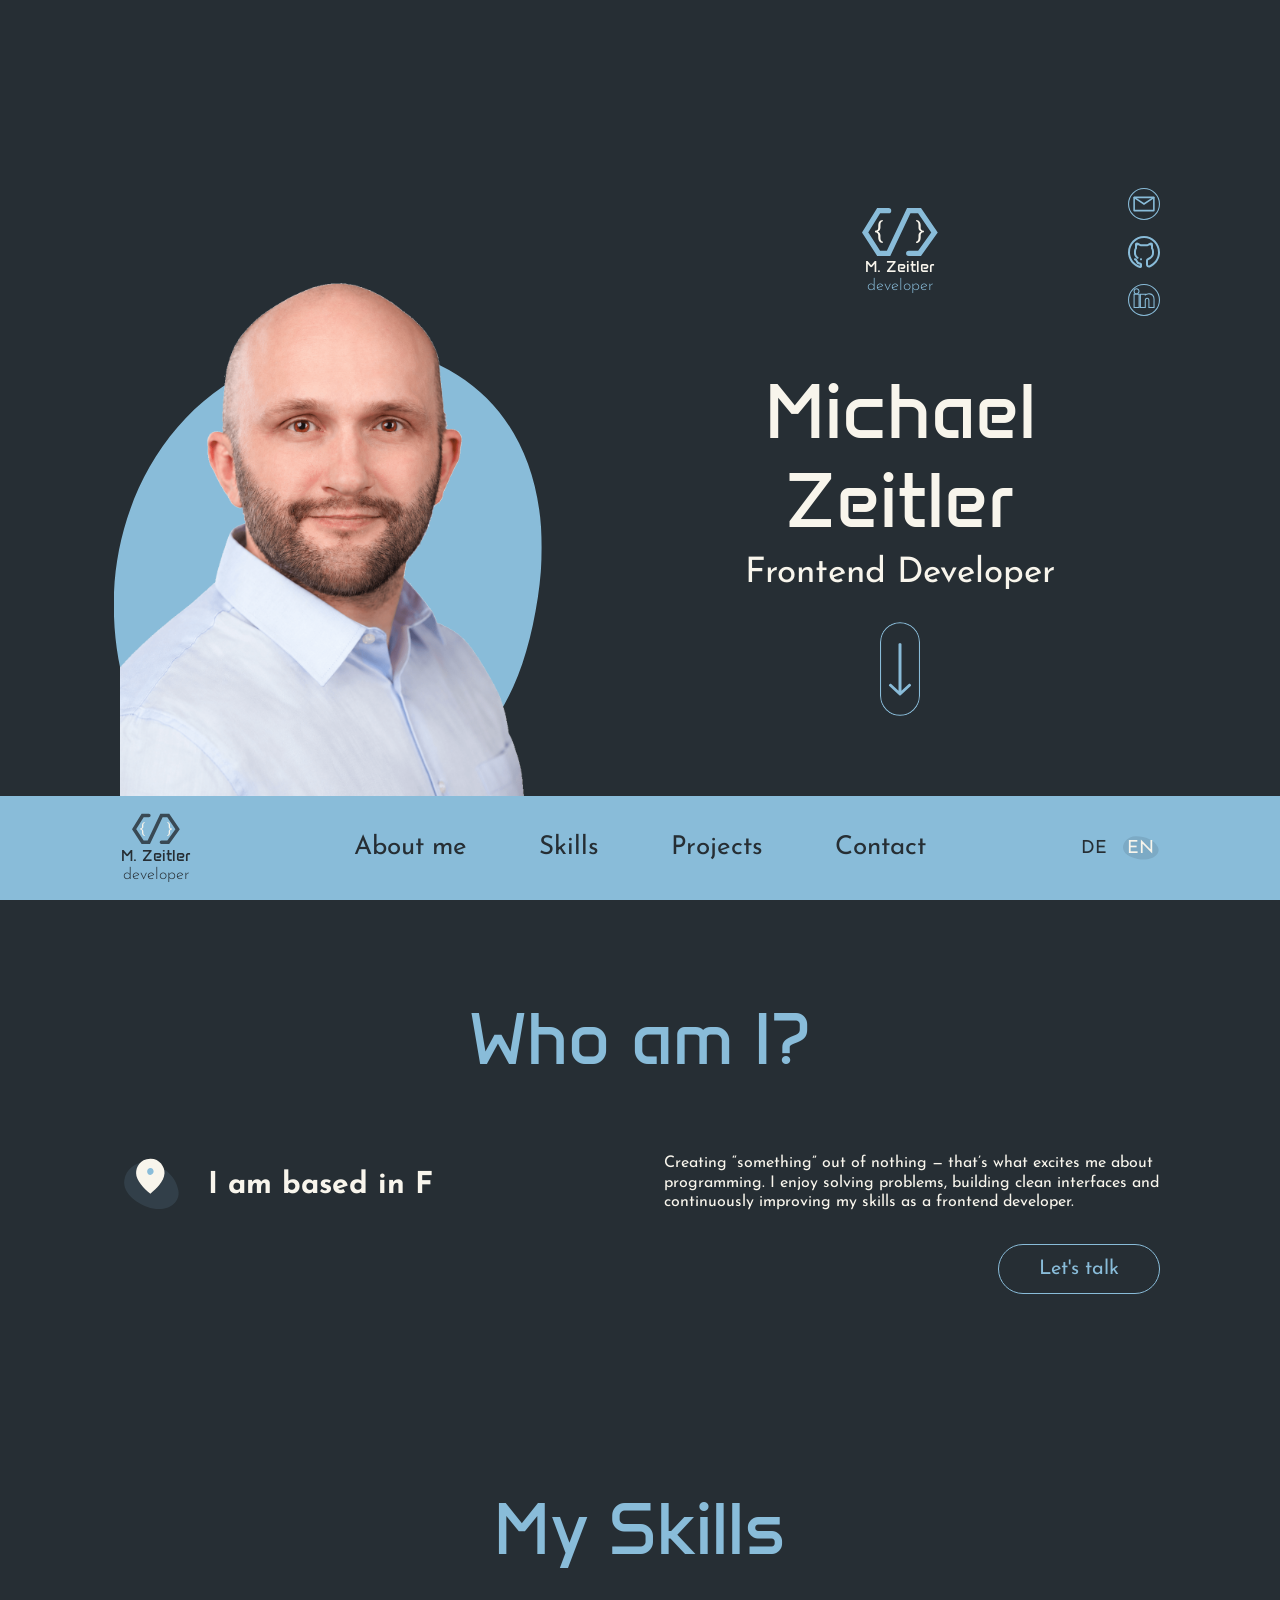
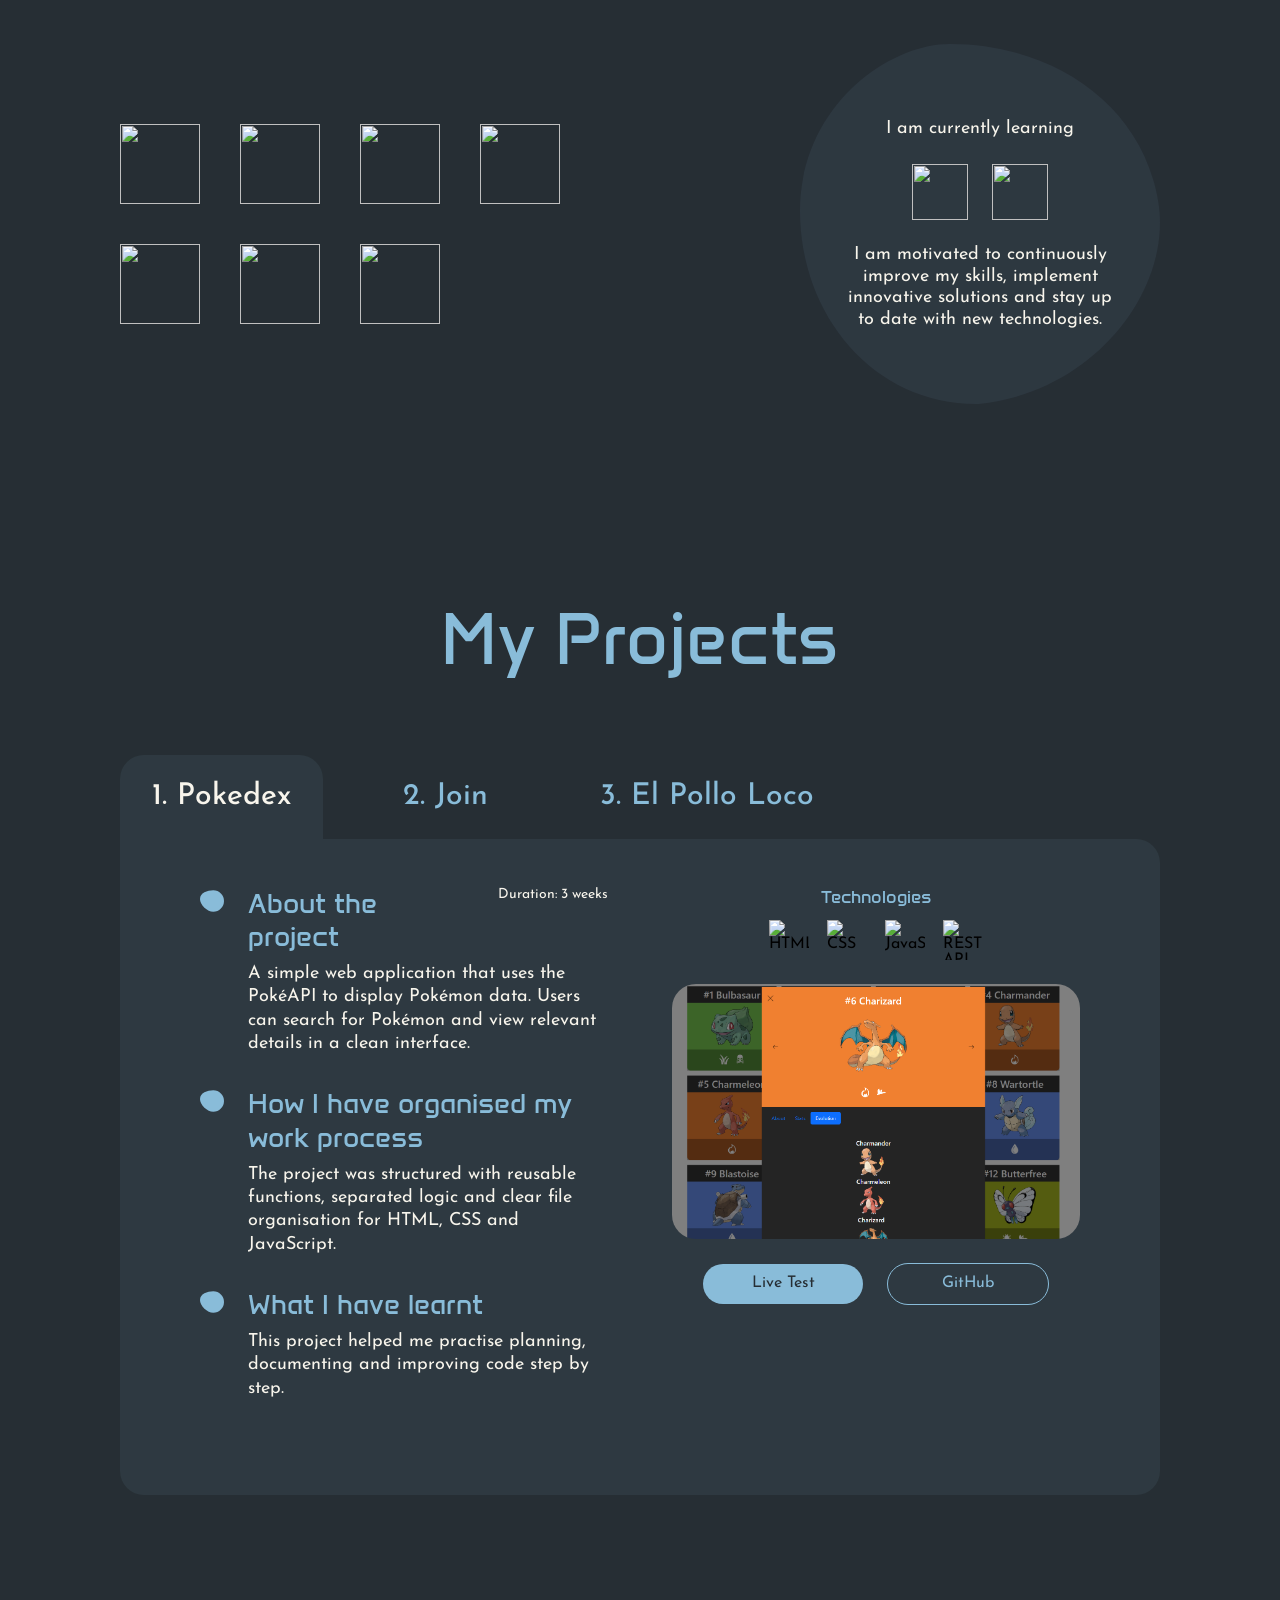
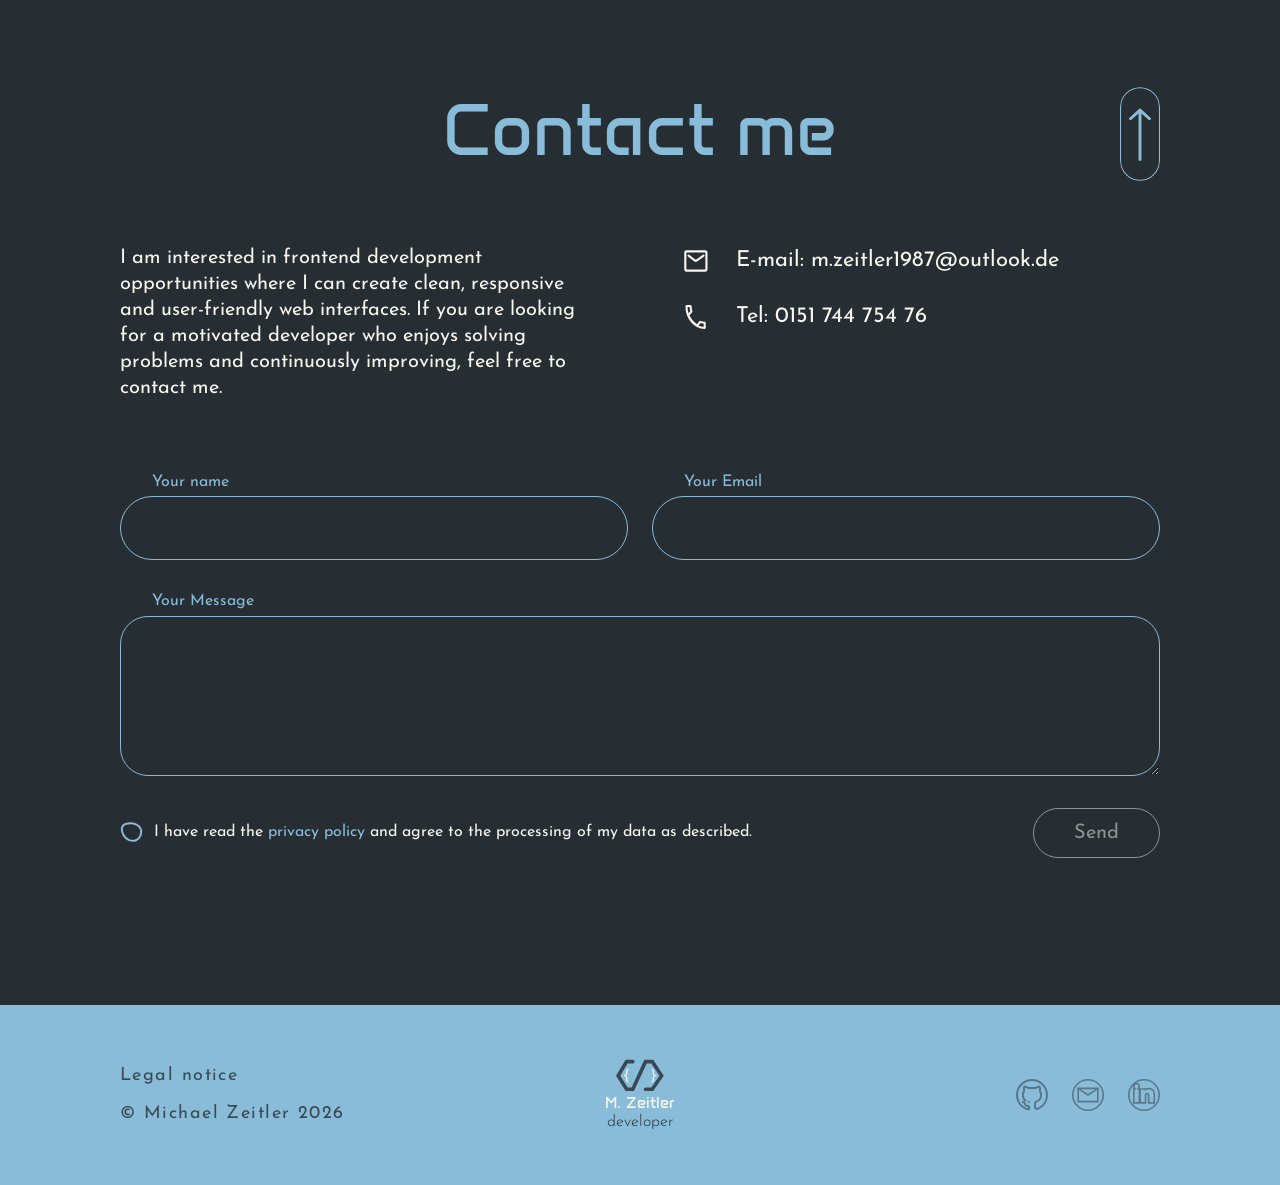
==== index.html @ 8b8ec0b0 "update" ====
<!DOCTYPE html>
<html lang="en">

<head>
    <meta charset="UTF-8">
    <meta name="viewport" content="width=device-width, initial-scale=1.0">
    <title>Portfolio</title>
    <link rel="icon" href="./assets/icons/logo-dark-mob.svg" type="image/icon type">
    <link rel="stylesheet" href="./css/fonts.css">
    <link rel="stylesheet" href="./css/variables.css">
    <link rel="stylesheet" href="./css/base.css">
    <link rel="stylesheet" href="./css/utilities.css">
    <link rel="stylesheet" href="./css/components.css">
    <link rel="stylesheet" href="./css/header.css">
    <link rel="stylesheet" href="./css/hero.css">
    <link rel="stylesheet" href="./css/hero-responsive.css">
    <link rel="stylesheet" href="./css/about.css">
    <link rel="stylesheet" href="./css/skills.css">
    <link rel="stylesheet" href="./css/projects.css">
    <link rel="stylesheet" href="./css/projects-responsive.css">
    <link rel="stylesheet" href="./css/contact.css">
    <link rel="stylesheet" href="./css/contact-form.css">
    <link rel="stylesheet" href="./css/contact-form-mobile.css">
    <link rel="stylesheet" href="./css/footer.css">
    <script src="./js/contactform.js" defer></script>
    <script src="./js/mobile-menu.js" defer></script>
    <script src="./js/language.js" defer></script>
    <script src="./js/scroll-animation.js" defer></script>
    <script src="./js/main.js" defer></script>
</head>

<body>
    <div class="landing">
        <section id="hero" class="hero u-content-limit">
            <div class="hero-left scroll-reveal">
                <div class="hero-image-wrapper">
                    <img src="./assets/img/profile-transparent.png" alt="Foto von M. Zeitler" class="hero-image">

                    <nav class="mobile-hero-menu" id="mobileHeroMenu" aria-label="Mobile navigation"
                        data-i18n-aria-label="aria.mobileNavigation">
                        <ul class="mobile-hero-menu-list">
                            <li><a href="#about" data-i18n="nav.about">About me</a></li>
                            <li><a href="#skills" data-i18n="nav.skills">Skills</a></li>
                            <li><a href="#projects" data-i18n="nav.projects">Projects</a></li>
                            <li><a href="#contact" data-i18n="nav.contact">Contact</a></li>
                        </ul>

                        <div class="mobile-hero-language-switch">
                            <button type="button" class="language-btn" data-lang="de">DE</button>
                            <button type="button" class="language-btn active" data-lang="en">EN</button>
                        </div>
                    </nav>
                </div>
            </div>

            <div class="hero-right scroll-reveal scroll-reveal-right scroll-delay-short">
                <div class="hero-top">
                    <div class="hero-socials">
                        <a href="mailto:m.zeitler1987@outlook.de" class="social-link social-link--email"
                            aria-label="Write an email" data-i18n-aria-label="aria.email"></a>

                        <a href="https://github.com/Rel502" class="social-link social-link--github" target="_blank"
                            rel="noopener noreferrer" aria-label="Open GitHub profile"
                            data-i18n-aria-label="aria.github"></a>

                        <a href="https://www.linkedin.com/in/michael-zeitler-983593b0/"
                            class="social-link social-link--linkedin" target="_blank" rel="noopener noreferrer"
                            aria-label="Open LinkedIn profile" data-i18n-aria-label="aria.linkedin"></a>
                    </div>

                    <div class="hero-logo logo logo--hero">
                        <span class="hero-logo-mark" aria-hidden="true">
                            <img src="./assets/icons/%7B.svg" alt="" class="hero-logo-part hero-logo-brace-left">
                            <img src="./assets/icons/logo-outer-frame.svg" alt=""
                                class="hero-logo-part hero-logo-frame">
                            <img src="./assets/icons/%7D.svg" alt="" class="hero-logo-part hero-logo-brace-right">
                        </span>

                        <span class="logo-text">
                            <span class="logo-name">M. Zeitler</span>
                            <span class="logo-role" data-i18n="common.role">developer</span>
                        </span>
                    </div>
                </div>

                <div class="hero-intro">
                    <h1>Michael Zeitler</h1>
                    <p data-i18n="hero.subtitle">Frontend Developer</p>
                </div>

                <a href="#about" class="scroll-down" aria-label="Scroll to next section"
                    data-i18n-aria-label="hero.scrollDown"></a>
            </div>
        </section>
    </div>

    <header class="header">
        <nav class="navbar">
            <a href="#hero" class="logo" aria-label="Go to homepage" data-i18n-aria-label="aria.home">
                <img src="./assets/icons/logo-dark-mob.svg" alt="" class="logo-icon">

                <span class="logo-text">
                    <span class="logo-name">M. Zeitler</span>
                    <span class="logo-role" data-i18n="common.role">developer</span>
                </span>
            </a>

            <div class="navbar-menu" id="navbarMenu">
                <div class="mobile-menu-content">
                    <ul class="nav-list">
                        <li><a href="#about" data-i18n="nav.about">About me</a></li>
                        <li><a href="#skills" data-i18n="nav.skills">Skills</a></li>
                        <li><a href="#projects" data-i18n="nav.projects">Projects</a></li>
                        <li><a href="#contact" data-i18n="nav.contact">Contact</a></li>
                    </ul>

                    <div class="language-switch">
                        <button type="button" class="language-btn" data-lang="de">DE</button>
                        <button type="button" class="language-btn active" data-lang="en">EN</button>
                    </div>
                </div>
            </div>

            <button class="burger-btn" type="button" aria-label="Open menu" data-i18n-aria-label="aria.openMenu"
                aria-controls="mobileHeroMenu" aria-expanded="false">
                <img src="./assets/icons/burger-menu-default.svg" alt="" class="burger-icon">
            </button>
        </nav>
    </header>

    <main>
        <section id="about" class="section about u-content-limit">
            <h2 class="section-title scroll-reveal" data-i18n="about.title">Who am I?</h2>

            <div class="section-content about-content scroll-reveal scroll-delay-short">
                <div class="about-location">
                    <img src="./assets/icons/location-web.svg" alt="" class="about-location-icon"
                        id="aboutLocationIcon">

                    <p id="aboutLocationText" class="about-location-text">
                        I am based in Frankfurt.
                    </p>
                </div>

                <div class="about-text">
                    <p data-i18n="about.description">
                        Creating “something” out of nothing — that’s what excites me about programming.
                        I enjoy solving problems, building clean interfaces and continuously improving
                        my skills as a frontend developer.
                    </p>

                    <a href="#contact" class="btn btn--outline" data-i18n="common.letsTalk">Let's talk</a>
                </div>
            </div>
        </section>

        <section id="skills" class="section skills u-content-limit" aria-labelledby="skillsHeading">
            <h2 id="skillsHeading" class="section-title scroll-reveal" data-i18n="skills.title">My Skills</h2>

            <div class="section-content skills-content">
                <div class="skills-list scroll-reveal scroll-delay-short">
                    <div class="skill-item">
                        <img src="./assets/icons/skills-JavaScript.svg" alt="" class="skill-icon">
                    </div>

                    <div class="skill-item">
                        <img src="./assets/icons/skills-HTML.svg" alt="" class="skill-icon">
                    </div>

                    <div class="skill-item">
                        <img src="./assets/icons/skills-CSS.svg" alt="" class="skill-icon">
                    </div>

                    <div class="skill-item">
                        <img src="./assets/icons/skills-Rest-Api.svg" alt="" class="skill-icon">
                    </div>

                    <div class="skill-item">
                        <img src="./assets/icons/skills-Firebase.svg" alt="" class="skill-icon">
                    </div>

                    <div class="skill-item">
                        <img src="./assets/icons/skills-GIT.svg" alt="" class="skill-icon">
                    </div>

                    <div class="skill-item">
                        <img src="./assets/icons/skills-Scrum.svg" alt="" class="skill-icon">
                    </div>
                </div>

                <div class="skills-learning scroll-reveal scroll-delay-medium">
                    <h3 data-i18n="skills.learningTitle">I am currently learning</h3>

                    <div class="learning-icons">
                        <div class="learning-item">
                            <img src="./assets/icons/skills-Angular.svg" alt="" class="learning-icon">
                        </div>

                        <div class="learning-item">
                            <img src="./assets/icons/skills-TypeScript.svg" alt="" class="learning-icon">
                        </div>
                    </div>

                    <p data-i18n="skills.learningDescription">
                        I am motivated to continuously improve my skills,
                        implement innovative solutions and stay up to date
                        with new technologies.
                    </p>
                </div>
            </div>

            <a href="#contact" class="btn skills-contact-btn scroll-reveal scroll-delay-medium"
                data-i18n="common.letsTalk">Let's talk</a>
        </section>

        <section id="projects" class="section projects u-content-limit" aria-labelledby="projectsHeading">
            <h2 class="section-title scroll-reveal" data-i18n="projects.title">My Projects</h2>

            <nav class="projects-tabs scroll-reveal scroll-delay-short" aria-label="Project selection"
                data-i18n-aria-label="projects.selection">
                <button type="button" class="project-tab active" data-project="pokedex"
                    data-i18n="projects.tabs.pokedex">1. Pokedex</button>
                <button type="button" class="project-tab" data-project="join" data-i18n="projects.tabs.join">2.
                    Join</button>
                <button type="button" class="project-tab" data-project="el-pollo-loco"
                    data-i18n="projects.tabs.elPolloLoco">3. El Pollo Loco</button>
            </nav>

            <div class="projects-content scroll-reveal scroll-delay-medium">
                <article class="project-panel active" data-project="pokedex">
                    <div class="project-info">
                        <div class="project-text-block">
                            <div class="project-headline-row">
                                <h3 data-i18n="projects.common.about">About the project</h3>
                                <span data-i18n="projects.pokedex.duration">Duration: 3 weeks</span>
                            </div>

                            <p data-i18n="projects.pokedex.description">
                                A simple web application that uses the PokéAPI to display Pokémon data.
                                Users can search for Pokémon and view relevant details in a clean interface.
                            </p>
                        </div>

                        <div class="project-text-block">
                            <h3 data-i18n="projects.common.workProcess">How I have organised my work process</h3>

                            <p data-i18n="projects.pokedex.workProcess">
                                The project was structured with reusable functions, separated logic and
                                clear file organisation for HTML, CSS and JavaScript.
                            </p>
                        </div>

                        <div class="project-text-block">
                            <h3 data-i18n="projects.common.learned">What I have learnt</h3>

                            <p data-i18n="projects.pokedex.learned">
                                This project helped me practise planning, documenting and improving code
                                step by step.
                            </p>
                        </div>
                    </div>

                    <div class="project-preview">
                        <div class="project-technologies">
                            <span data-i18n="projects.common.technologies">Technologies</span>

                            <div class="project-tech-icons">
                                <img src="./assets/icons/skills-HTML.svg" alt="HTML" class="project-tech-icon">
                                <img src="./assets/icons/skills-CSS.svg" alt="CSS" class="project-tech-icon">
                                <img src="./assets/icons/skills-JavaScript.svg" alt="JavaScript"
                                    class="project-tech-icon">
                                <img src="./assets/icons/skills-Rest-Api.svg" alt="REST API" class="project-tech-icon">
                            </div>
                        </div>

                        <div class="project-image-wrapper">
                            <img src="./assets/img/projects/pokedex.png" alt="Screenshot of the Pokedex project"
                                class="project-image">
                        </div>

                        <div class="project-actions">
                            <a href="https://pokedex.michaelzeitler.de/" class="btn project-btn project-btn--primary"
                                target="_blank" rel="noopener noreferrer" data-i18n="projects.common.liveTest">Live
                                Test</a>
                            <a href="https://github.com/Rel502/pokedex" class="btn project-btn project-btn--outline"
                                target="_blank" rel="noopener noreferrer" data-i18n="projects.common.github">GitHub</a>
                        </div>
                    </div>
                </article>

                <article class="project-panel" data-project="join">
                    <div class="project-info">
                        <div class="project-text-block">
                            <div class="project-headline-row">
                                <h3 data-i18n="projects.common.about">About the project</h3>
                                <span data-i18n="projects.join.duration">Duration: 5 weeks</span>
                            </div>

                            <p data-i18n="projects.join.description">
                                Join is a task management application inspired by the Kanban system.
                                Users can create tasks, assign contacts and organize work across different boards.
                            </p>
                        </div>

                        <div class="project-text-block">
                            <h3 data-i18n="projects.common.workProcess">How I have organised my work process</h3>

                            <p data-i18n="projects.join.workProcess">
                                The project was structured into reusable components, clear JavaScript functions
                                and separate areas for board logic, contacts and task handling.
                            </p>
                        </div>

                        <div class="project-text-block">
                            <h3 data-i18n="projects.join.groupWorkTitle">My group work experience</h3>

                            <p data-i18n="projects.join.groupWork">
                                Working on Join helped me practise collaboration, task distribution,
                                communication and merging different parts of the project.
                            </p>
                        </div>
                    </div>

                    <div class="project-preview">
                        <div class="project-technologies">
                            <span data-i18n="projects.common.technologies">Technologies</span>

                            <div class="project-tech-icons">
                                <img src="./assets/icons/skills-HTML.svg" alt="HTML" class="project-tech-icon">
                                <img src="./assets/icons/skills-CSS.svg" alt="CSS" class="project-tech-icon">
                                <img src="./assets/icons/skills-JavaScript.svg" alt="JavaScript"
                                    class="project-tech-icon">
                                <img src="./assets/icons/skills-Firebase.svg" alt="Firebase" class="project-tech-icon">
                            </div>
                        </div>

                        <div class="project-image-wrapper">
                            <img src="./assets/img/projects/join.png" alt="Screenshot of the Join project"
                                class="project-image">
                        </div>

                        <div class="project-actions">
                            <a href="https://join.michaelzeitler.de/" class="btn project-btn project-btn--primary"
                                target="_blank" rel="noopener noreferrer" data-i18n="projects.common.liveTest">Live
                                Test</a>
                            <a href="https://github.com/Rel502/join" class="btn project-btn project-btn--outline"
                                target="_blank" rel="noopener noreferrer" data-i18n="projects.common.github">GitHub</a>
                        </div>
                    </div>
                </article>

                <article class="project-panel" data-project="el-pollo-loco">
                    <div class="project-info">
                        <div class="project-text-block">
                            <div class="project-headline-row">
                                <h3 data-i18n="projects.common.about">About the project</h3>
                                <span data-i18n="projects.elPolloLoco.duration">Duration: 4 weeks</span>
                            </div>

                            <p data-i18n="projects.elPolloLoco.description">
                                El Pollo Loco is a 2D jump-and-run game built with object-oriented JavaScript.
                                The player collects items, avoids enemies and fights the final boss.
                            </p>
                        </div>

                        <div class="project-text-block">
                            <h3 data-i18n="projects.common.workProcess">How I have organised my work process</h3>

                            <p data-i18n="projects.elPolloLoco.workProcess">
                                The game logic was structured into separate classes for the character,
                                enemies, objects, the world and collision handling.
                            </p>
                        </div>

                        <div class="project-text-block">
                            <h3 data-i18n="projects.common.learned">What I have learnt</h3>

                            <p data-i18n="projects.elPolloLoco.learned">
                                This project helped me improve my understanding of object-oriented programming,
                                animations, game loops and interactive browser-based applications.
                            </p>
                        </div>
                    </div>

                    <div class="project-preview">
                        <div class="project-technologies">
                            <span data-i18n="projects.common.technologies">Technologies</span>

                            <div class="project-tech-icons">
                                <img src="./assets/icons/skills-HTML.svg" alt="HTML" class="project-tech-icon">
                                <img src="./assets/icons/skills-CSS.svg" alt="CSS" class="project-tech-icon">
                                <img src="./assets/icons/skills-JavaScript.svg" alt="JavaScript"
                                    class="project-tech-icon">
                            </div>
                        </div>

                        <div class="project-image-wrapper">
                            <img src="./assets/img/projects/el-pollo-loco.png"
                                alt="Screenshot of the El Pollo Loco project" class="project-image">
                        </div>

                        <div class="project-actions">
                            <a href="https://el-pollo-loco.michaelzeitler.de/"
                                class="btn project-btn project-btn--primary" target="_blank" rel="noopener noreferrer"
                                data-i18n="projects.common.liveTest">Live Test</a>
                            <a href="https://github.com/Rel502/el_pollo_loco"
                                class="btn project-btn project-btn--outline" target="_blank" rel="noopener noreferrer"
                                data-i18n="projects.common.github">GitHub</a>
                        </div>
                    </div>
                </article>
            </div>
        </section>

        <section id="contact" class="section contact u-content-limit" aria-labelledby="contactHeading">
            <div class="contact-header">
                <h2 id="contactHeading" class="section-title scroll-reveal" data-i18n="contact.title">Contact me</h2>

                <a href="#hero" class="contact-scroll-top" aria-label="Back to top"
                    data-i18n-aria-label="contact.backToTop"></a>
            </div>

            <div class="contact-intro scroll-reveal scroll-delay-short">
                <p data-i18n="contact.intro">
                    I am interested in frontend development opportunities where I can create clean,
                    responsive and user-friendly web interfaces. If you are looking for a motivated
                    developer who enjoys solving problems and continuously improving, feel free to contact me.
                </p>

                <div class="contact-details">
                    <a href="mailto:m.zeitler1987@outlook.de" class="contact-link contact-link--email"
                        data-i18n="contact.email">
                        E-mail: m.zeitler1987@outlook.de
                    </a>

                    <a href="tel:+4915174475476" class="contact-link contact-link--phone" data-i18n="contact.phone">
                        Tel: 0151 744 754 76
                    </a>
                </div>
            </div>

            <h3 class="contact-form-headline" data-i18n="contact.form.headline">Let us work together!</h3>

            <form id="contactForm" class="contact-form scroll-reveal scroll-delay-medium" novalidate autocomplete="off">
                <div class="contact-form-row">
                    <div class="form-group">
                        <label for="contactName" data-i18n="contact.form.nameLabel">Your name</label>
                        <input type="text" id="contactName" name="name" required autocomplete="off" placeholder=" ">
                        <p class="form-error" data-i18n="contact.form.nameRequired">Your name is required</p>
                    </div>

                    <div class="form-group">
                        <label for="contactEmail" data-i18n="contact.form.emailLabel">Your Email</label>
                        <input type="email" id="contactEmail" name="email" required autocomplete="off" placeholder=" "
                            pattern="^[^\s@]+@[^\s@]+\.[A-Za-z]{2,}$">
                        <p class="form-error" data-required-message="Your Email is required"
                            data-invalid-message="Please enter a valid email address."
                            data-i18n="contact.form.emailRequired"
                            data-i18n-required-message="contact.form.emailRequired"
                            data-i18n-invalid-message="contact.form.emailInvalid">
                            Your Email is required
                        </p>
                    </div>
                </div>

                <div class="form-group">
                    <label for="contactMessage" data-i18n="contact.form.messageLabel">Your Message</label>
                    <textarea id="contactMessage" name="message" required autocomplete="off" placeholder=" "></textarea>
                    <p class="form-error" data-i18n="contact.form.messageRequired">Your Message is required</p>
                </div>

                <div class="contact-form-footer">
                    <div class="privacy-field">
                        <label class="privacy-check">
                            <input type="checkbox" name="privacy" required>
                            <span data-i18n-html="contact.form.privacyText">
                                I've read the
                                <a href="./datenschutz.html" class="privacy-link">privacy policy</a>
                                and agree to the processing of my data as outlined.
                            </span>
                        </label>

                        <p class="privacy-error" data-i18n="contact.form.privacyRequired">
                            Please accept the privacy policy.
                        </p>
                    </div>

                    <button type="submit" class="btn contact-submit-btn" disabled data-i18n="contact.form.send">
                        Send
                    </button>
                </div>

                <p id="contactSuccessMessage" class="contact-success-message" role="status" aria-live="polite"
                    data-i18n="contact.form.success">
                    Your message has been sent successfully.
                </p>
            </form>
        </section>
    </main>

    <footer class="footer">
        <div class="footer-content u-content-limit">
            <div class="footer-legal">
                <a href="./impressum.html" class="footer-link" data-i18n="footer.legalNotice">Legal notice</a>
                <p>© Michael Zeitler 2026</p>
            </div>

            <a href="#hero" class="footer-logo logo" aria-label="Go to homepage" data-i18n-aria-label="aria.home">
                <img src="./assets/icons/logo-dark-mob.svg" alt="" class="logo-icon">

                <span class="logo-text">
                    <span class="logo-name">M. Zeitler</span>
                    <span class="logo-role" data-i18n="common.role">developer</span>
                </span>
            </a>

            <div class="footer-socials">
                <a href="https://github.com/Rel502" class="social-link footer-social-link footer-social-link--github"
                    target="_blank" rel="noopener noreferrer" aria-label="Open GitHub profile"
                    data-i18n-aria-label="aria.github"></a>

                <a href="mailto:m.zeitler1987@outlook.de"
                    class="social-link footer-social-link footer-social-link--mail" aria-label="Write an email"
                    data-i18n-aria-label="aria.email"></a>

                <a href="https://www.linkedin.com/in/michael-zeitler-983593b0/"
                    class="social-link footer-social-link footer-social-link--linkedin" target="_blank"
                    rel="noopener noreferrer" aria-label="Open LinkedIn profile"
                    data-i18n-aria-label="aria.linkedin"></a>
            </div>
        </div>
    </footer>
</body>

</html>
---- css/fonts.css ----
@font-face {
    font-family: 'Anta';
    src: url('../assets/fonts/Anta-Regular.ttf') format('truetype');
    font-weight: 400;
    font-style: normal;
    font-display: swap;
}

@font-face {
    font-family: 'Josefin Sans';
    src: url('../assets/fonts/JosefinSans-VariableFont_wght.ttf') format('truetype');
    font-weight: 100 700;
    font-style: normal;
    font-display: swap;
}

@font-face {
    font-family: 'Josefin Sans';
    src: url('../assets/fonts/JosefinSans-Italic-VariableFont_wght.ttf') format('truetype');
    font-weight: 100 700;
    font-style: italic;
    font-display: swap;
}
---- css/variables.css ----
/* ============================= */
/* Global Design                 */
/* ============================= */

:root {
    --color-background: #262E34;
    --color-primary: #89BCD9;
    --color-primary-transparent: rgba(137, 188, 217, 0.12);
    --color-secondary: #F8F5EC;
    --color-inactive: rgba(38, 46, 52, 0.12);
    --color-error: #E44C36;
    --color-done: #97E163;

    --font-headline: 'Anta', sans-serif;
    --font-body: 'Josefin Sans', sans-serif;

    --fw-light: 300;
    --fw-regular: 400;
    --fw-medium: 500;
    --fw-semibold: 600;
    --fw-bold: 700;

    --content-max-width: 1440px;
    --navbar-height: 104px;
}
---- css/base.css ----
/* ============================= */
/* Basis Styles                  */
/* ============================= */

body {
    margin: 0;
    box-sizing: border-box;
    background-color: var(--color-background);
    font-family: var(--font-body);
    font-weight: var(--fw-regular);
}

h1,
h2,
h3,
h4,
h5,
h6 {
    font-family: var(--font-headline);
}

section {
    scroll-margin-top: var(--navbar-height);
}

@media (max-width: 1024px) {
    section {
        scroll-margin-top: 0;
    }
}
---- css/utilities.css ----
/* ============================= */
/* Flexbox Utilities             */
/* ============================= */

.flex-row {
    display: flex;
    flex-direction: row;
}

.flex-column {
    display: flex;
    flex-direction: column;
}

.justify-center {
    justify-content: center;
}

.align-center {
    align-items: center;
}


/* ============================= */
/* Margin Utilities              */
/* ============================= */

.m-1 {
    margin: 0.5rem;
}

.m-2 {
    margin: 1rem;
}

.m-3 {
    margin: 1.5rem;
}

.u-content-limit {
    max-width: var(--content-max-width);
    margin: 0 auto;
    width: 100%;
}


/* ============================= */
/* Padding Utilities             */
/* ============================= */

.p-1 {
    padding: 0.5rem;
}

.p-2 {
    padding: 1rem;
}

.p-3 {
    padding: 1.5rem;
}


/* ============================= */
/* Scroll Reveal                 */
/* ============================= */

.scroll-reveal {
    opacity: 0;
    transform: translateY(32px);
    transition:
        opacity 500ms ease,
        transform 500ms ease;
}

.scroll-reveal.is-visible {
    opacity: 1;
    transform: translateY(0);
}

.scroll-reveal-right {
    transform: translateX(48px);
}

.scroll-reveal-right.is-visible {
    transform: translateX(0);
}

.scroll-delay-short {
    transition-delay: 100ms;
}

.scroll-delay-medium {
    transition-delay: 200ms;
}

@media (prefers-reduced-motion: reduce) {
    .scroll-reveal {
        opacity: 1;
        transform: none;
        transition: none;
    }
}
---- css/components.css ----
/* ============================= */
/* Logo                          */
/* ============================= */

.logo {
    display: inline-flex;
    flex-direction: column;
    align-items: center;
    text-decoration: none;
    color: var(--color-background);
}

.logo-icon {
    width: 48px;
    height: auto;
    display: block;
}

.logo-text {
    display: flex;
    flex-direction: column;
    align-items: center;
    line-height: 1;
    pointer-events: none;
}

.logo-name {
    margin-top: 1px;
    font-family: 'Anta', sans-serif;
    font-weight: var(--fw-regular);

    font-size: 16px;
    line-height: 120%;
    letter-spacing: 0%;
}

.logo-role {
    margin-top: 1px;
    font-family: 'Josefin Sans', sans-serif;
    font-weight: var(--fw-light);

    font-size: 16px;
    line-height: 120%;
    letter-spacing: 0%;
}

.logo--hero .logo-name {
    color: var(--color-secondary);
}

.logo--hero .logo-role {
    color: var(--color-primary);
}

.logo--hero .hero-logo-mark {
    height: 48px;

    display: inline-flex;
    justify-content: center;
    align-items: center;

    gap: 0;
}

.logo--hero .hero-logo-part {
    width: auto;
    display: block;
}

.hero-logo-brace-left {
    transform: translateX(22px);
}

.hero-logo-brace-right {
    transform: translateX(-22px);
}

.logo--hero .hero-logo-frame {
    height: 48px;
}

.logo--hero .hero-logo-brace-left,
.logo--hero .hero-logo-brace-right {
    height: 24px;
}

.logo--hero .hero-logo-frame {
    transform-origin: center;
    transition: transform 220ms ease-in-out;
}

.logo--hero:hover .hero-logo-frame {
    transform: scaleX(1.16);
}


/* ============================= */
/* Buttons                       */
/* ============================= */

.btn {
    display: inline-flex;
    justify-content: center;
    align-items: center;

    padding: 12px 40px;

    color: var(--color-primary);
    text-decoration: none;
    font-family: var(--font-body);
    font-weight: var(--fw-regular);
    font-size: 20px;
    line-height: 120%;

    border-radius: 999px;
}

.btn--outline {
    border: 1px solid var(--color-primary);
}

.btn--outline:hover {
    background-color: rgba(248, 245, 236, 0.12);
}


/* ============================= */
/* Section Layout                */
/* ============================= */

.section {
    padding: 96px 120px;
    max-width: 1440px;
    box-sizing: border-box;
}

.section-title {
    margin: 0 0 72px;

    color: var(--color-primary);
    font-family: var(--font-headline);
    font-weight: var(--fw-regular);
    font-size: 72px;
    line-height: 120%;
    text-align: center;
}

.section-content {
    display: flex;
    justify-content: space-between;

    /* display: grid;
    grid-template-columns: 1fr 1fr; */
    gap: 96px;
}


/* ============================= */
/* Social-Links                  */
/* ============================= */

.social-link {
    width: 32px;
    height: 32px;

    display: inline-flex;
    justify-content: center;
    align-items: center;

    text-decoration: none;

    background-repeat: no-repeat;
    background-position: center;
    background-size: contain;
}

.social-link--email {
    background-image: url("../assets/icons/email-default.svg");
}

.social-link--github {
    background-image: url("../assets/icons/github-default.svg");
}

.social-link--linkedin {
    background-image: url("../assets/icons/linkedin-default.svg");
}

.social-link--email:hover {
    background-image: url("../assets/icons/email-hoverblue.svg");
}

.social-link--github:hover {
    background-image: url("../assets/icons/github-hoverblue.svg");
}

.social-link--linkedin:hover {
    background-image: url("../assets/icons/linkedin-hoverblue.svg");
}


/* ============================= */
/* Scroll-Down Button            */
/* ============================= */

.scroll-down {
    grid-row: 3;

    width: 40px;
    height: 94px;

    display: inline-flex;
    justify-content: center;
    align-items: center;
    align-self: center;

    border-radius: 999px;
    text-decoration: none;

    background-color: transparent;
    background-image: url("../assets/icons/arrow-down-default.svg");
    background-repeat: no-repeat;
    background-position: center;
    background-size: contain;

    transition: background-color 200ms ease-in-out;
}

.scroll-down:hover,
.scroll-down:focus-visible {
    background-color: rgba(248, 245, 236, 0.12);
}

.scroll-down:focus-visible {
    outline: 2px solid var(--color-primary);
    outline-offset: 8px;
}


/* ============================= */
/* Section Layout Tablet         */
/* ============================= */

@media (min-width: 768px) and (max-width: 1024px) {
    .section {
        padding: 96px 64px;
    }

    .section-title {
        margin: 0 0 56px;
        font-size: 64px;
    }

    .section-content {
        gap: 48px;
    }
}


/* ============================= */
/* Section Layout Small Desktop  */
/* ============================= */

@media (min-width: 1025px) and (max-width: 1199px) {
    .section {
        padding: 96px 64px;
    }

    .section-title {
        font-size: 64px;
    }

    .section-content {
        gap: 64px;
    }
}


/* ============================= */
/* Section Layout Mobile         */
/* ============================= */

@media (max-width: 767px) {
    .section {
        padding: 80px 24px 0;
    }

    .section-title {
        margin: 0 0 32px;
        font-size: 32px;
    }
}


/* ============================= */
/* Layout Large Screens          */
/* ============================= */

@media (min-width: 1921px) {
    .section {
        padding: 96px 0;
    }
}

@media (min-width: 1921px) and (min-height: 1200px) {
    .scroll-down {
        scale: 1.5;
    }
}
---- css/header.css ----
/* ============================= */
/* Header                        */
/* ============================= */

.header {
    position: sticky;
    top: 0;
    z-index: 100;

    width: 100%;
    background-color: var(--color-primary);
}

.navbar {
    max-width: var(--content-max-width);
    height: var(--navbar-height);
    margin: 0 auto;
    padding: 0 120px;
    display: grid;
    grid-template-columns: 72px 1fr 72px;
    align-items: center;
    box-sizing: border-box;
}

.navbar-menu {
    display: contents;
}

.mobile-menu-content {
    display: contents;
}

.burger-btn {
    display: none;
}

.nav-list {
    display: flex;
    justify-content: center;
    align-items: center;
    gap: 72px;

    margin: 0;
    padding: 0;
    list-style: none;
}

.nav-list a {
    position: relative;
    z-index: 0;
    display: inline-block;

    color: var(--color-background);
    text-decoration: none;
    font-size: 26px;
    line-height: 120%;
    letter-spacing: 0%;
    font-family: var(--font-body);
    font-weight: var(--fw-regular);
}

.nav-list a:hover,
.nav-list a.active {
    color: var(--color-secondary);
}

.nav-list a.active::before {
    z-index: -1;
    pointer-events: none;
    content: "";
    position: absolute;

    width: 84px;
    height: 56px;

    background-image: url("../assets/icons/ellipse-24.svg");
    background-repeat: no-repeat;
    background-size: contain;
    background-position: center;

    top: 50%;
    left: 50%;
    transform: translate(-50%, -50%);
}

.language-switch {
    display: flex;
    justify-content: flex-end;
    align-items: center;
    gap: 8px;
}

.language-btn {
    position: relative;
    z-index: 0;
    display: inline-block;

    border: none;
    background: transparent;
    color: var(--color-background);
    font-family: var(--font-body);
    font-weight: var(--fw-regular);
    font-size: 18px;
    cursor: pointer;
}

.language-btn.active {
    color: var(--color-secondary);
}

.language-btn.active::before {
    content: "";
    position: absolute;
    z-index: -1;
    pointer-events: none;

    width: 36px;
    height: 24px;

    background-image: url("../assets/icons/ellipse-24.svg");
    background-repeat: no-repeat;
    background-size: contain;
    background-position: center;

    top: 50%;
    left: 50%;
    transform: translate(-50%, -50%);
}


/* ============================= */
/* Header Small Desktop          */
/* ============================= */

@media (min-width: 1025px) and (max-width: 1199px) {
    .navbar {
        max-width: 100%;
        padding: 0 48px;
        grid-template-columns: 88px 1fr 88px;
    }

    .nav-list {
        gap: 40px;
    }

    .nav-list a {
        font-size: 22px;
    }
}


/* ============================= */
/* Mobile Navigation             */
/* ============================= */

@media (max-width: 1024px) {
    .header {
        position: absolute;
        top: 0;
        left: 0;
        right: 0;
        z-index: 200;

        background-color: transparent;
    }

    .navbar {
        position: relative;

        height: auto;
        padding: 32px 39px;

        display: flex;
        justify-content: space-between;
        align-items: flex-start;
    }

    .navbar .logo,
    .burger-btn {
        position: relative;
        z-index: 220;
    }

    .navbar .logo {
        color: var(--color-primary);
    }

    .navbar .logo-icon {
        content: url("../assets/icons/logo.svg");
    }

    .navbar-menu {
        display: none;
    }

    .navbar-menu .mobile-menu-content {
        display: flex;
        flex-direction: column;
        align-items: center;
        justify-content: center;

        width: 100%;
        height: 100%;
    }

    .navbar-menu .nav-list {
        display: flex;
        flex-direction: column;
        align-items: center;
        gap: 28px;

        margin: 0;
        padding: 0;
    }

    .navbar-menu .nav-list a {
        color: var(--color-background);
        font-size: 22px;
    }

    .navbar-menu .nav-list a:hover,
    .navbar-menu .nav-list a.active {
        color: var(--color-background);
    }

    .navbar-menu .nav-list a.active::before {
        display: none;
    }

    .navbar-menu .language-switch {
        justify-content: center;
        margin-top: 28px;
    }

    .navbar-menu .language-btn {
        /* color: var(--color-background); */
        color: var(--color-secondary);
        font-size: 18px;
    }

    .burger-btn {
        width: 40px;
        height: 40px;

        display: inline-flex;
        justify-content: center;
        align-items: center;

        padding: 0;
        border: none;
        background: transparent;
        cursor: pointer;
    }

    .burger-btn:focus {
        outline: none;
    }

    .burger-btn:focus-visible {
        outline: 2px solid var(--color-primary);
        outline-offset: 8px;
    }

    .burger-icon {
        width: 40px;
        height: 40px;
        display: block;
    }
}


/* ============================= */
/* Header Large Screens          */
/* ============================= */

@media (min-width: 1921px) {
    .navbar {
        padding: 0;
    }
}
---- css/hero.css ----
/* ============================= */
/* Landing / Hero                */
/* ============================= */

.landing {
    min-height: calc(100vh - var(--navbar-height));
    display: flex;
    flex-direction: column;
}

.hero {
    position: relative;
    z-index: 1;

    flex: 1;
    display: grid;
    grid-template-columns: 1fr 1fr;

    padding: 0 120px;
    box-sizing: border-box;
}

.hero-left {
    display: flex;
    /* justify-content: center; */
    align-items: center;
}

.hero-image-wrapper {
    position: relative;
    z-index: 0;

    width: min(500px, 80%);
    display: flex;
    align-self: end;
}

.hero-image-wrapper::before,
.hero-image-wrapper::after {
    content: "";
    position: absolute;
    z-index: 0;
    pointer-events: none;

    width: 103%;
    height: 130%;

    background-repeat: no-repeat;
    background-size: contain;
    background-position: center;

    top: 60%;
    left: 50%;
    transform: translate(-50%, -50%);

    transition: opacity 350ms ease-in-out;
}

.hero-image-wrapper::before {
    background-image: url("../assets/icons/ellipse-hero-default.svg");
    opacity: 1;
}

.hero-image-wrapper::after {
    background-image: url("../assets/icons/ellipse-hero-hover.svg");
    opacity: 0;
}

.hero-left:hover .hero-image-wrapper::before {
    opacity: 0;
}

.hero-left:hover .hero-image-wrapper::after {
    opacity: 1;
}

.hero-image {
    position: relative;
    z-index: 1;

    width: 100%;
    height: auto;
    display: block;
}

.mobile-hero-menu {
    display: none;
}

.hero-right {
    position: relative;

    display: grid;
    grid-template-rows: 45% 1fr 25%;
    justify-items: center;
    align-items: center;
}

.hero-top {
    grid-row: 1;
    width: 100%;

    display: grid;
    grid-template-columns: 1fr auto 1fr;
    align-items: center;
    align-self: end;
}


.hero-socials {
    grid-column: 3;
    grid-row: 1;
    justify-self: end;
    align-self: center;

    display: flex;
    flex-direction: column;
    gap: 16px;
}

.hero-logo {
    grid-column: 2;
    grid-row: 1;
    justify-self: center;
    align-self: center;
}

.hero-intro {
    grid-row: 2;
    text-align: center;
    align-self: start;
    margin-top: 24px;
    pointer-events: none;
}

.hero-intro h1 {
    margin: 0;

    color: var(--color-secondary);
    font-family: var(--font-headline);
    font-weight: var(--fw-regular);
    font-size: 88px;
    line-height: 120%;
}

.hero-intro p {
    margin: 8px 0 0;

    color: var(--color-secondary);
    font-family: var(--font-body);
    font-weight: var(--fw-regular);
    font-size: 40px;
    line-height: 120%;
}
---- css/hero-responsive.css ----
/* ============================= */
/* Hero Mobile                   */
/* ============================= */

@media (max-width: 1024px) {
    .landing {
        min-height: 100vh;
    }

    .hero.u-content-limit {
        width: 100%;
        max-width: none;
        margin: 0;
    }

    .hero {
        padding: 56px;
        min-height: 100vh;
        box-sizing: border-box;
        overflow: hidden;

        display: flex;
        flex-direction: column;
        align-items: stretch;
        justify-content: flex-end;
    }

    .hero-left,
    .hero-right {
        width: 100%;
        max-width: 100%;
        box-sizing: border-box;

        display: flex;
        flex-direction: column;
        align-items: center;
    }

    .hero-left {
        order: 1;
        transition: opacity 450ms ease-in-out;
    }

    .hero-right {
        order: 2;
    }

    .hero-image-wrapper {
        width: min(320px, 62vw);
        margin: 0 auto;
        align-self: center;
    }

    .hero-image-wrapper::before,
    .hero-image-wrapper::after {
        width: 115%;
        height: 115%;
        top: 54%;
    }

    .hero-top {
        display: none;
    }

    .hero-intro {
        width: 100%;
        max-width: 100%;
        margin: 14px auto 0;
        box-sizing: border-box;

        text-align: center;
        align-self: center;
    }

    .hero-intro h1 {
        margin: 0 auto;

        font-size: clamp(28px, 8.5vw, 34px);
        white-space: nowrap;
        text-align: center;
    }

    .hero-intro p {
        margin: 4px auto 0;

        font-size: clamp(18px, 5.8vw, 24px);
        text-align: center;
    }

    .scroll-down {
        width: 40px;
        height: 90px;
        margin: 20px auto 0;
        grid-row: auto;
        align-self: center;
    }

    .hero-image {
        transition: opacity 250ms ease-in-out;
    }

    body.mobile-menu-open .hero-image {
        opacity: 0;
    }

    .mobile-hero-menu {
        position: absolute;
        z-index: 2;
        top: 54%;
        left: 50%;

        width: 115%;
        height: 115%;

        display: flex;
        flex-direction: column;
        justify-content: center;
        align-items: center;
        gap: 24px;

        opacity: 0;
        visibility: hidden;
        pointer-events: none;

        transform: translate(-50%, -50%);
        transition:
            opacity 250ms ease-in-out,
            visibility 250ms ease-in-out;
    }

    .mobile-hero-menu.is-open {
        opacity: 1;
        visibility: visible;
        pointer-events: auto;
    }

    .mobile-hero-menu-list {
        display: flex;
        flex-direction: column;
        align-items: center;
        gap: 18px;

        margin: 0;
        padding: 0;
        list-style: none;
    }

    .mobile-hero-menu-list a {
        color: var(--color-background);
        text-decoration: none;
        font-family: var(--font-body);
        font-weight: var(--fw-regular);
        font-size: 20px;
        line-height: 120%;
    }

    .mobile-hero-language-switch {
        display: flex;
        justify-content: center;
        gap: 16px;
    }

    .mobile-hero-menu a:hover,
    .mobile-hero-menu a:focus,
    .mobile-hero-menu a:active {
        color: var(--color-background);
    }

    .mobile-hero-menu a::before {
        display: none;
    }

    .hero-left:hover .hero-image-wrapper::before {
        opacity: 1;
    }

    .hero-left:hover .hero-image-wrapper::after {
        opacity: 0;
    }
}


/* ============================= */
/* Mobile Hero Menu Tablet       */
/* ============================= */

@media (min-width: 768px) and (max-width: 1024px) {
    .mobile-hero-menu-list a {
        font-size: 26px;
    }

    .mobile-hero-menu-list {
        gap: 24px;
    }

    .mobile-hero-language-switch .language-btn {
        font-size: 22px;
    }

    .mobile-hero-language-switch .language-btn.active::before {
        width: 44px;
        height: 30px;
    }
}


/* ============================= */
/* Hero Tablet Refinement        */
/* ============================= */

@media (min-width: 769px) and (max-width: 1024px) {
    .hero {
        padding: 120px 48px 80px;
        justify-content: flex-end;
        gap: 32px;
    }

    .hero-image-wrapper {
        width: min(360px, 48vw);
    }

    .hero-intro {
        margin-top: 24px;
    }

    .hero-intro h1 {
        font-size: clamp(48px, 7vw, 64px);
        white-space: normal;
    }

    .hero-intro p {
        font-size: clamp(26px, 4vw, 34px);
    }

    .scroll-down {
        width: 48px;
        height: 108px;
        margin-top: 32px;
    }
}


/* ============================= */
/* Hero Responsive Desktop       */
/* ============================= */

@media (min-width: 1025px) and (max-width: 1439px) {
    .hero-intro h1 {
        font-size: clamp(60px, calc(6.75vw - 9px), 88px);
        line-height: 115%;
    }

    .hero-intro p {
        font-size: clamp(28px, calc(2.9vw - 2px), 40px);
    }
}

@media (min-width: 1025px) {
    .hero-right {
        grid-template-rows: auto auto auto;
        align-content: flex-end;
        row-gap: clamp(20px, 3vh, 40px);
        padding-bottom: 80px;
    }
}

@media (min-width: 1921px) and (min-height: 1200px) {
    .hero-right {
        grid-template-rows: 2fr 1fr 0fr;
    }
}


/* ============================= */
/* Hero Large Screens            */
/* ============================= */

@media (min-width: 1921px) {
    .hero {
        display: flex;
        justify-content: center;
        align-items: center;
        padding: 0;
        gap: 16px;
    }

    .hero-image-wrapper {
        flex: 1;
    }

    .hero-intro h1 {
        font-size: 96px;
    }

    .hero-intro p {
        font-size: 44px;
    }
}

@media (min-width: 2560px) {
    .hero-image-wrapper {
        width: min(660px, 92%);
    }

    .hero-intro p {
        font-size: 48px;
    }
}


/* ============================= */
/* Hero Large Tablet Portrait    */
/* ============================= */

@media (min-width: 1025px) and (max-width: 1439px) and (orientation: portrait) {
    .hero {
        display: flex;
        align-items: center;
        justify-content: center;
    }

    .hero-left,
    .hero-right {
        flex: 1;
        min-width: 0;
    }

    .hero-image-wrapper {
        align-self: center;
    }

    .hero-right {
        align-content: center;
        padding-bottom: 0;
    }
}
---- css/about.css ----
/* ============================= */
/* About                         */
/* ============================= */

.about-content {
    align-items: start;
}

.about-location {
    display: flex;
    justify-content: flex-end;
    align-items: center;
    gap: 24px;
}

.about-location-icon {
    width: 64px;
    height: 64px;

    opacity: 1;
    transition: opacity 300ms ease-in-out;
}

.about-location-text {
    min-width: 360px;

    opacity: 1;
    transition: opacity 300ms ease-in-out;
}

.about-location p {
    margin: 0;

    color: var(--color-secondary);
    font-family: var(--font-body);
    font-weight: var(--fw-bold);
    font-size: 30px;
    line-height: 120%;
}

.about-text {
    display: flex;
    flex-direction: column;
    align-items: flex-end;
}

.about-text p {
    margin: 0;

    color: var(--color-secondary);
    font-family: var(--font-body);
    font-weight: var(--fw-regular);
    font-size: 16px;
    line-height: 120%;
}

.about-text .btn {
    margin-top: 32px;
}

.about-location-icon.is-hidden,
.about-location-text.is-hidden {
    opacity: 0;
}

/* ============================= */
/* About Mobile                  */
/* ============================= */

@media (max-width: 1024px) {
    .about-content {
        display: flex;
        flex-direction: column;
        align-items: stretch;
        gap: 40px;
    }

    .about-location {
        justify-content: center;
        gap: 16px;
    }

    .about-location-text {
        min-width: 0;
    }

    .about-location p {
        font-size: 18px;
    }

    .about-text {
        align-items: center;
        text-align: center;
    }

    .about-text .btn {
        display: none;
    }
}


/* ============================= */
/* About Tablet Refinement       */
/* ============================= */

@media (min-width: 768px) and (max-width: 1024px) {
    .about-location p {
        font-size: 26px;
    }

    .about-text p {
        max-width: 640px;
        font-size: 20px;
        line-height: 130%;
    }
}


/* ============================= */
/* About Large Screens           */
/* ============================= */

@media (min-width: 1921px) {
    .about-location {
        justify-content: normal;
    }
}
---- css/skills.css ----
/* ============================= */
/* Skills                        */
/* ============================= */

.skills-content {
    align-items: center;
}

.skills-list {
    display: grid;
    grid-template-columns: repeat(4, 1fr);
    column-gap: 40px;
    row-gap: 40px;
    align-items: center;
    justify-items: center;
}

.skill-item {
    display: flex;
    justify-content: center;
    align-items: center;
}

.skill-icon {
    width: 80px;
    height: 80px;
    object-fit: contain;
    transition:
        transform 200ms ease,
        filter 200ms ease;
}

@media (hover: hover) and (pointer: fine) {
    .skill-item:hover .skill-icon {
        transform: translateY(-6px) scale(1.08);
        filter: drop-shadow(0 8px 12px rgba(137, 188, 217, 0.35));
    }
}

.skills-learning {
    position: relative;

    width: 360px;
    height: 360px;
    padding: 48px;

    display: flex;
    flex-direction: column;
    justify-content: center;
    align-items: center;
    gap: 24px;

    justify-self: center;
    box-sizing: border-box;
    text-align: center;
}

.skills-learning::before,
.skills-learning::after {
    content: "";
    position: absolute;
    inset: 0;
    z-index: 0;
    pointer-events: none;

    background-repeat: no-repeat;
    background-position: center;
    background-size: contain;

    transition: opacity 500ms ease-in-out;
}

.skills-learning::before {
    background-image: url("../assets/icons/ellipse-25-default.svg");
    opacity: 1;
}

.skills-learning::after {
    background-image: url("../assets/icons/ellipse-25-hover.svg");
    opacity: 0;
}

.skills-learning:hover::before {
    opacity: 0;
}

.skills-learning:hover::after {
    opacity: 1;
}

.skills-learning>* {
    position: relative;
    z-index: 1;
}

.skills-learning h3 {
    margin: 0;

    color: var(--color-secondary);
    font-family: var(--font-body);
    font-weight: var(--fw-regular);
    font-size: 18px;
    line-height: 120%;
}

.learning-icons {
    display: flex;
    justify-content: center;
    align-items: center;
    gap: 24px;
}

.learning-item {
    display: flex;
    justify-content: center;
    align-items: center;
}

.learning-icon {
    width: 56px;
    height: 56px;
    object-fit: contain;
}

.skills-learning p {
    margin: 0;

    color: var(--color-secondary);
    font-family: var(--font-body);
    font-weight: var(--fw-regular);
    font-size: 18px;
    line-height: 120%;
}

.skills-contact-btn {
    display: none;
}

/* ============================= */
/* Skills Mobile                 */
/* ============================= */

@media (max-width: 1024px) {
    .skills-content {
        display: flex;
        flex-direction: column;
        align-items: stretch;
        gap: 40px;
    }

    .skills-list {
        display: flex;
        flex-wrap: wrap;
        justify-content: center;
        align-items: center;
        gap: 32px;
    }

    .skill-icon {
        width: 56px;
        height: 56px;
    }

    .skills-learning {
        width: 100%;
        height: auto;
        padding: 0;

        align-items: stretch;
        gap: 24px;
    }

    .skills-learning::before,
    .skills-learning::after {
        display: none;
    }

    .learning-icons {
        position: relative;
        padding: 28px 32px;
    }

    .learning-icons::before {
        content: "";
        position: absolute;
        inset: 0;
        z-index: 0;
        pointer-events: none;

        background-image: url("../assets/icons/ellipse-25-default.svg");
        background-repeat: no-repeat;
        background-position: center;
        background-size: contain;
    }

    .learning-item {
        position: relative;
        z-index: 1;
    }

    .skills-learning {
        flex-direction: row;
        flex-wrap: wrap;
        align-items: center;
        column-gap: 16px;
        row-gap: 24px;
    }

    .skills-learning h3 {
        color: var(--color-primary);
        width: 100%;
        order: 1;
    }

    .skills-learning p {
        order: 2;
        flex: 1 1 0;
        text-align: left;
        font-size: 16px;
    }

    .learning-icons {
        order: 3;
        flex: 0 0 auto;

        width: 136px;
        height: 104px;
        padding: 0;
        box-sizing: border-box;

        gap: 16px;
    }

    .learning-icon {
        width: 40px;
        height: 40px;
    }

    .skills-contact-btn {
        width: fit-content;
        margin: 40px auto 0;

        display: flex;

        background-color: var(--color-primary);
        color: var(--color-background);
        font-size: 14px;
    }

    .skills-contact-btn:active {
        background-color: var(--color-secondary);
        color: var(--color-background);
    }
}


/* ============================= */
/* Skills Tablet Refinement      */
/* ============================= */

@media (min-width: 768px) and (max-width: 1024px) {
    .skills-content {
        max-width: 720px;
        margin: 0 auto;
        align-items: center;
        gap: 48px;
    }

    .skills-list {
        max-width: 440px;
        margin: 0 auto;
        justify-content: center;
        column-gap: 40px;
        row-gap: 32px;
    }

    .skills-learning {
        max-width: 640px;
        margin: 0 auto;

        justify-content: center;
        column-gap: 32px;
    }

    .learning-icons {
        flex: 0 0 150px;
    }

    .skills-learning h3 {
        font-size: 22px;
    }

    .skills-learning p {
        flex: 0 1 440px;
        text-align: center;
        font-size: 20px;
        line-height: 130%;
    }

    .skills-contact-btn {
        font-size: 18px;
    }

    .skill-icon {
        width: 72px;
        height: 72px;
    }

    .learning-icon {
        width: 48px;
        height: 48px;
    }
}


/* ============================= */
/* Skills Large Screens          */
/* ============================= */

@media (min-width: 1441px) {
    .skill-icon {
        width: 96px;
        height: 96px;
    }

    .learning-icon {
        width: 64px;
        height: 64px;
    }
}

@media (min-width: 1921px) {
    .skill-icon {
        width: 112px;
        height: 112px;
    }

    .learning-icon {
        width: 72px;
        height: 72px;
    }
}

@media (min-width: 2560px) {
    .skill-icon {
        width: 128px;
        height: 128px;
    }

    .learning-icon {
        width: 80px;
        height: 80px;
    }
}
---- css/projects.css ----
/* ============================= */
/* Projects                      */
/* ============================= */

.projects-tabs {
    display: flex;
    align-items: flex-end;
    gap: 48px;

    margin-bottom: 0;
    padding-left: 0;
}

.project-tab {
    padding: 24px 32px;
    border: none;
    background: transparent;
    color: var(--color-primary);

    font-family: var(--font-body);
    font-weight: var(--fw-medium);
    font-size: 30px;
    line-height: 120%;

    cursor: pointer;
}

.project-tab.active {
    padding: 24px 32px;
    border-radius: 24px 24px 0 0;

    background-color: rgba(137, 188, 217, 0.08);
    color: var(--color-secondary);
}

.project-tab:hover {
    color: var(--color-secondary);
}

.projects-content {
    background-color: rgba(137, 188, 217, 0.08);
    border-radius: 0 24px 24px 24px;
}

.project-panel {
    display: none;
    grid-template-columns: 1fr 1fr;
    align-items: start;
    gap: 64px;

    min-height: 560px;
    padding: 48px 80px;
}

.project-panel.active {
    display: grid;
}

.project-info {
    display: flex;
    flex-direction: column;
    gap: 32px;
}

.project-text-block h3 {
    margin: 0 0 8px;

    color: var(--color-primary);
    font-family: var(--font-headline);
    font-weight: var(--fw-regular);
    font-size: 28px;
    line-height: 120%;
}

.project-text-block p {
    margin: 0;

    color: var(--color-secondary);
    font-family: var(--font-body);
    font-weight: var(--fw-regular);
    font-size: 18px;
    line-height: 130%;
}

.project-headline-row {
    display: flex;
    justify-content: space-between;
    align-items: flex-start;
    gap: 24px;
}

.project-headline-row span {
    color: var(--color-secondary);
    font-family: var(--font-body);
    font-weight: var(--fw-regular);
    font-size: 14px;
    line-height: 120%;
    white-space: nowrap;
}

.project-preview {
    max-width: 520px;
    justify-self: center;

    display: flex;
    flex-direction: column;
    align-items: center;
    gap: 24px;
}

.project-technologies {
    display: flex;
    flex-direction: column;
    align-items: center;
    gap: 12px;
}

.project-technologies span {
    color: var(--color-primary);
    font-family: var(--font-headline);
    font-weight: var(--fw-regular);
    font-size: 18px;
    line-height: 120%;
}

.project-tech-icons {
    display: flex;
    justify-content: center;
    align-items: center;
    gap: 18px;
}

.project-tech-icon {
    width: 40px;
    height: 40px;
    object-fit: contain;
}

.project-actions {
    display: flex;
    justify-content: center;
    align-items: center;
    gap: 24px;
}

.project-btn {
    min-width: 112px;
    padding: 10px 24px;

    font-size: 16px;
    line-height: 120%;
}

.project-btn--primary {
    background-color: var(--color-primary);
    color: var(--color-background);
}

.project-btn--primary:hover {
    background-color: var(--color-secondary);
}

.project-btn--outline {
    border: 1px solid var(--color-primary);
    color: var(--color-primary);
}

.project-btn--outline:hover {
    background-color: rgba(248, 245, 236, 0.12);
}

.project-image-wrapper {
    width: 100%;
    aspect-ratio: 16 / 10;

    display: flex;
    justify-content: center;
    align-items: center;

    overflow: hidden;
    border-radius: 24px;
}

.project-image {
    width: 100%;
    height: 100%;
    display: block;

    object-fit: cover;
}

.project-text-block {
    position: relative;
    padding-left: 48px;
}

.project-text-block::before {
    content: "";
    position: absolute;

    width: 24px;
    height: 24px;

    background-image: url("../assets/icons/ellipse-8.svg");
    background-repeat: no-repeat;
    background-position: center;
    background-size: contain;

    top: 2px;
    left: 0;
}
---- css/projects-responsive.css ----
/* ============================= */
/* Projects Mobile               */
/* ============================= */

@media (max-width: 1024px) {
    .projects-tabs {
        width: calc(100% + 48px);
        margin-left: -24px;
        margin-right: -24px;
        box-sizing: border-box;

        justify-content: flex-start;
        gap: 0;
    }

    .project-tab {
        flex: 1 1 0;
        min-width: 0;

        padding: 14px 6px;
        font-size: 15px;
        text-align: center;
        white-space: normal;
    }

    .project-tab.active {
        padding: 14px 6px;
        border-radius: 16px 16px 0 0;
    }

    .projects-content {
        width: calc(100% + 48px);
        margin-left: -24px;
        margin-right: -24px;
    }

    .project-panel.active {
        display: flex;
        flex-direction: column;
        align-items: stretch;
        gap: 40px;

        min-height: auto;
        padding: 32px 24px;
    }

    .project-preview {
        display: contents;
    }

    .project-technologies {
        order: 1;
        gap: 8px;
    }

    .project-tech-icons {
        gap: 14px;
    }

    .project-tech-icon {
        width: 32px;
        height: 32px;
    }

    .project-image-wrapper {
        order: 2;

        border-radius: 16px;
        aspect-ratio: 16 / 9;
    }

    .project-info {
        order: 3;
        gap: 32px;
    }

    .project-text-block {
        padding-left: 40px;
    }

    .project-text-block h3 {
        font-size: 20px;
    }

    .project-text-block p {
        font-size: 16px;
        line-height: 130%;
    }

    .project-text-block::before {
        width: 24px;
        height: 24px;
    }

    .project-headline-row {
        flex-direction: column;
        gap: 4px;
    }

    .project-headline-row span {
        font-size: 14px;
        white-space: normal;
    }

    .project-actions {
        order: 4;

        width: 100%;
        gap: 16px;
    }

    .project-btn {
        flex: 1;
        min-width: 0;
        padding: 10px 16px;
        font-size: 16px;
    }

    .projects-tabs:has(.project-tab:first-child.active)+.projects-content {
        border-radius: 0 16px 16px 16px;
    }

    .projects-tabs:has(.project-tab:last-child.active)+.projects-content {
        border-radius: 16px 0 16px 16px;
    }

    .projects-tabs:has(.project-tab:not(:first-child):not(:last-child).active)+.projects-content {
        border-radius: 16px;
    }
}


/* ============================= */
/* Projects Tablet Refinement    */
/* ============================= */

@media (min-width: 768px) and (max-width: 1024px) {

    .projects-tabs,
    .projects-content {
        width: 100%;
        max-width: 760px;
        margin-left: auto;
        margin-right: auto;
    }

    .project-panel.active {
        padding: 40px 48px;
        gap: 48px;
    }

    .project-image-wrapper {
        max-width: 560px;
        margin: 0 auto;
    }

    .project-info {
        max-width: 640px;
        margin: 0 auto;
    }

    .project-actions {
        max-width: 560px;
        margin: 0 auto;
    }

    .project-btn {
        padding: 12px 28px;
        font-size: 18px;
    }

    .project-text-block h3 {
        font-size: 24px;
    }

    .project-text-block p {
        font-size: 18px;
        line-height: 130%;
    }

    .project-headline-row span {
        font-size: 16px;
    }
}

/* ============================= */
/* Projects Small Desktop        */
/* ============================= */

@media (min-width: 1025px) and (max-width: 1199px) {
    .project-preview {
        align-self: center;
    }

    .projects-tabs {
        gap: 24px;
    }

    .project-tab {
        padding: 20px 24px;
        font-size: 24px;
    }

    .project-tab.active {
        padding: 20px 24px;
    }
}
---- css/contact.css ----
/* ============================= */
/* Contact                       */
/* ============================= */

.contact {
    position: relative;
}

.contact-header {
    position: relative;
}

.contact-scroll-top {
    position: absolute;
    top: 0;
    right: 0;

    width: 40px;
    height: 94px;

    border-radius: 999px;

    background-color: transparent;
    background-image: url("../assets/icons/arrow-up-default.svg");
    background-repeat: no-repeat;
    background-position: center;
    background-size: contain;

    transition: background-color 200ms ease-in-out;
}

.contact-scroll-top:hover,
.contact-scroll-top:focus-visible {
    background-color: rgba(248, 245, 236, 0.12);
}

.contact-scroll-top:focus-visible {
    outline: 2px solid var(--color-primary);
    outline-offset: 8px;
}

.contact-intro {
    display: grid;
    grid-template-columns: 1fr 1fr;
    gap: 80px;

    margin-bottom: 72px;
}

.contact-intro p {
    margin: 0;

    color: var(--color-secondary);
    font-family: var(--font-body);
    font-weight: var(--fw-regular);
    font-size: 20px;
    line-height: 130%;
}

.contact-details {
    display: flex;
    flex-direction: column;
    gap: 24px;
    max-width: fit-content;
}

.contact-link {
    display: inline-flex;
    align-items: center;
    gap: 24px;

    color: var(--color-secondary);
    text-decoration: none;
    font-family: var(--font-body);
    font-weight: var(--fw-regular);
    font-size: 22px;
    line-height: 120%;

    transition: color 180ms ease-in-out;
}

.contact-link:hover,
.contact-link:focus-visible,
.contact-link:active {
    color: var(--color-primary);
}

.contact-link::before {
    content: "";

    width: 32px;
    height: 32px;
    flex-shrink: 0;

    background-repeat: no-repeat;
    background-position: center;
    background-size: contain;
}

.contact-link--email::before {
    background-image: url("../assets/icons/icon-email-default.svg");
}

.contact-link--email:hover::before,
.contact-link--email:focus-visible::before {
    background-image: url("../assets/icons/icon-email-hover.svg");
}

.contact-link--email:active::before {
    background-image: url("../assets/icons/icon-email-click.svg");
}

.contact-link--phone::before {
    background-image: url("../assets/icons/icon-phone-default.svg");
}

.contact-link--phone:hover::before,
.contact-link--phone:focus-visible::before {
    background-image: url("../assets/icons/icon-phone-hover.svg");
}

.contact-form-headline {
    display: none;
}


/* ============================= */
/* Contact Small Desktop         */
/* ============================= */

@media (min-width: 1025px) and (max-width: 1199px) {
    .contact-intro {
        gap: 48px;
    }

    .contact-link {
        font-size: 20px;
        gap: 16px;
    }
}


/* ============================= */
/* Contact Mobile                */
/* ============================= */

@media (max-width: 1024px) {
    .contact-intro {
        display: flex;
        flex-direction: column;
        gap: 32px;

        margin-bottom: 0;
    }

    .contact-details {
        order: 1;
        gap: 14px;
    }

    .contact-intro p {
        order: 2;
    }

    .contact-intro p {
        font-size: 16px;
    }

    .contact-link {
        font-size: 18px;
        display: flex;
        justify-content: flex-start;
        gap: 8px;
    }

    .contact-form-headline {
        display: block;

        margin: 32px 0;

        color: var(--color-primary);
        font-family: var(--font-body);
        font-weight: var(--fw-regular);
        font-size: 20px;
        line-height: 120%;
        text-align: center;
    }

    .contact {
        display: flex;
        flex-direction: column;
    }

    .contact-header {
        display: contents;
    }

    .contact-header .section-title {
        order: 1;
    }

    .contact-intro {
        order: 2;
    }

    .contact-form-headline {
        order: 3;
    }

    .contact-form {
        order: 4;
    }

    .contact-scroll-top {
        position: static;
        order: 5;
        align-self: center;

        margin-top: 32px;
        margin-bottom: 80px;
        width: 30px;
        height: 60px;
    }
}


/* ============================= */
/* Contact Tablet Refinement     */
/* ============================= */

@media (min-width: 768px) and (max-width: 1024px) {
    .contact-scroll-top {
        width: 48px;
        height: 108px;
        margin-top: 48px;
    }

    .contact-intro p {
        font-size: 20px;
        line-height: 130%;
    }

    .contact-link {
        font-size: 22px;
        gap: 16px;
    }

    .contact-form-headline {
        font-size: 26px;
    }
}
---- css/contact-form.css ----
/* ============================= */
/* Contact Form                  */
/* ============================= */

.contact-form {
    display: flex;
    flex-direction: column;
    gap: 32px;
}

.contact-form-row {
    display: grid;
    grid-template-columns: 1fr 1fr;
    gap: 24px;
}

.form-group label {
    padding-left: 32px;

    color: var(--color-primary);
    font-family: var(--font-body);
    font-weight: var(--fw-regular);
    font-size: 16px;
    line-height: 120%;
}

.form-group input,
.form-group textarea {
    width: 100%;
    box-sizing: border-box;

    border: 1px solid var(--color-primary);
    border-radius: 999px;
    background: transparent;

    color: var(--color-secondary);
    font-family: var(--font-body);
    font-weight: var(--fw-regular);
    font-size: 20px;
}

.form-group input {
    height: 64px;
    padding: 0 32px;
}

.form-group textarea {
    min-height: 160px;
    padding: 24px 32px;
    border-radius: 28px;
    resize: vertical;
}

.contact-form-footer {
    display: flex;
    justify-content: space-between;
    align-items: center;
    gap: 32px;
}

.form-group input:hover,
.form-group textarea:hover {
    cursor: pointer;
}

.form-group input:focus,
.form-group textarea:focus {
    background-color: var(--color-primary-transparent);
    outline: none;
    cursor: text;
}

.form-group.form-group--error input,
.form-group.form-group--error textarea {
    border-color: var(--color-error);
    color: var(--color-error);
}

.form-group.form-group--error label {
    color: var(--color-error);
}

.form-error {
    position: absolute;
    top: 0;
    left: 0;

    margin: 0;
    padding-left: 32px;

    color: var(--color-error);
    font-family: var(--font-body);
    font-weight: var(--fw-regular);
    font-size: 16px;
    line-height: 120%;

    opacity: 0;
    pointer-events: none;
}

.form-group {
    position: relative;

    display: flex;
    flex-direction: column;
    gap: 4px;
}

.form-group.form-group--error label {
    visibility: hidden;
}

.form-group.form-group--error .form-error {
    opacity: 1;
}

.form-group::after {
    content: "";
    position: absolute;
    right: 28px;
    top: 52px;

    width: 20px;
    height: 20px;

    background-image: url("../assets/icons/contact-icon-done.svg");
    background-repeat: no-repeat;
    background-position: center;
    background-size: contain;

    opacity: 0;
    pointer-events: none;
}

.form-group:has(input:not(:placeholder-shown):valid)::after,
.form-group:has(textarea:not(:placeholder-shown):valid)::after {
    opacity: 1;
}

.form-group:has(input:not(:placeholder-shown)) label,
.form-group:has(textarea:not(:placeholder-shown)) label {
    visibility: hidden;
}

.form-group.form-group--error:has(input:not(:placeholder-shown):valid) .form-error,
.form-group.form-group--error:has(textarea:not(:placeholder-shown):valid) .form-error {
    opacity: 0;
}

.form-group:has(input:not(:placeholder-shown):valid) input,
.form-group:has(textarea:not(:placeholder-shown):valid) textarea {
    border-color: var(--color-primary);
    color: var(--color-secondary);
}

.form-group:has(input:valid) label,
.form-group:has(textarea:valid) label {
    visibility: hidden;
}

.form-group.form-group--error:has(input:valid) .form-error,
.form-group.form-group--error:has(textarea:valid) .form-error {
    opacity: 0;
}

.form-group input:-webkit-autofill,
.form-group input:-webkit-autofill:hover,
.form-group input:-webkit-autofill:active {
    -webkit-text-fill-color: var(--color-secondary) !important;
    caret-color: var(--color-secondary);

    -webkit-box-shadow: 0 0 0 1000px var(--color-background) inset !important;
    box-shadow: 0 0 0 1000px var(--color-background) inset !important;

    transition: background-color 9999s ease-in-out 0s;
}

.form-group input:-webkit-autofill:focus {
    -webkit-text-fill-color: var(--color-secondary) !important;
    caret-color: var(--color-secondary);

    -webkit-box-shadow: 0 0 0 1000px var(--color-primary-transparent) inset !important;
    box-shadow: 0 0 0 1000px var(--color-primary-transparent) inset !important;

    transition: background-color 9999s ease-in-out 0s;
}

.privacy-check {
    position: relative;

    display: inline-flex;
    align-items: center;

    color: var(--color-secondary);
    font-family: var(--font-body);
    font-weight: var(--fw-regular);
    font-size: 16px;
    line-height: 120%;

    cursor: pointer;
}

.privacy-check input {
    position: absolute;
    opacity: 0;
    pointer-events: none;
}

.privacy-check span {
    position: relative;
    padding-left: 34px;
}

.privacy-check span::before,
.privacy-check span::after {
    content: "";
    position: absolute;
    left: 0;
    top: 50%;

    width: 24px;
    height: 24px;

    background-repeat: no-repeat;
    background-position: center;
    background-size: contain;

    transform: translateY(-50%);
}

.privacy-check span::before {
    background-image: url("../assets/icons/contact-checkbox-default.svg");
}

.privacy-check span::after {
    background-image: url("../assets/icons/contact-checkbox-hover.svg");
    opacity: 0;
    transition: opacity 180ms ease-in-out;
}

.privacy-check:hover input:not(:checked)+span::after,
.privacy-check input:focus-visible:not(:checked)+span::after {
    opacity: 1;
}

.privacy-check input:checked+span::before {
    background-image: url("../assets/icons/contact-checkbox-checked.svg");
}

.privacy-check.privacy-check--error input:not(:checked)+span::before {
    background-image: url("../assets/icons/contact-checkbox-error.svg");
}

.privacy-check.privacy-check--error:hover input:not(:checked)+span::after,
.privacy-check.privacy-check--error input:focus-visible:not(:checked)+span::after {
    opacity: 0;
}

.privacy-check input:checked+span::after {
    opacity: 0;
}

.contact-submit-btn {
    min-width: 120px;
    padding: 12px 40px;

    border: 1px solid rgba(248, 245, 236, 0.5);
    background-color: transparent;
    color: rgba(248, 245, 236, 0.5);

    cursor: pointer;
    transition:
        border-color 180ms ease-in-out,
        color 180ms ease-in-out,
        background-color 180ms ease-in-out;
}

.contact-submit-btn:disabled {
    cursor: not-allowed;
}

.contact-form:valid .contact-submit-btn {
    border-color: var(--color-primary);
    color: var(--color-primary);
    cursor: pointer;
}

.contact-form:valid .contact-submit-btn:hover,
.contact-form:valid .contact-submit-btn:focus-visible {
    background-color: rgba(248, 245, 236, 0.12);
}

.contact-success-message {
    margin: 0;

    color: var(--color-done);
    font-family: var(--font-body);
    font-weight: var(--fw-regular);
    font-size: 16px;
    line-height: 120%;
    text-align: right;

    opacity: 0;
    visibility: hidden;

    transition:
        opacity 180ms ease-in-out,
        visibility 180ms ease-in-out;
}

.contact-success-message.is-visible {
    opacity: 1;
    visibility: visible;
}

.privacy-link {
    color: var(--color-primary);
    text-decoration: none;
}

.privacy-link:hover {
    text-decoration: none;
}

.privacy-error {
    display: none;
}
---- css/contact-form-mobile.css ----
/* ============================= */
/* Contact Form Mobile           */
/* ============================= */

@media (max-width: 1024px) {
    .contact-form {
        gap: 6px;
    }

    .contact-form-row {
        display: flex;
        flex-direction: column;
        gap: 6px;
    }

    .contact-form-footer {
        flex-direction: column;
        align-items: flex-start;
        gap: 32px;
    }

    .contact-submit-btn {
        align-self: flex-end;
        font-size: 14px;
    }

    .form-group {
        gap: 0;
    }

    .form-group input,
    .form-group textarea {
        font-size: 16px;
    }

    .form-group input {
        height: 56px;
        padding: 0 24px;
    }

    .form-group textarea {
        min-height: 144px;
        padding: 20px 24px;
    }

    .form-group label {
        position: absolute;
        top: 28px;
        left: 0;
        z-index: 1;

        padding-left: 24px;

        color: var(--color-secondary);
        font-size: 16px;
        opacity: 0.4;

        transform: translateY(-50%);
        pointer-events: none;
    }

    .form-group:has(textarea) label {
        top: 20px;
        transform: none;
    }

    .form-error {
        position: static;
        display: block;
        visibility: hidden;

        margin: 4px 0 0;
        padding-left: 24px;

        color: var(--color-error);
        font-size: 14px;
        line-height: 120%;

        transform: none;
        opacity: 1;
    }

    .form-group.form-group--error .form-error {
        visibility: visible;
    }

    .form-group.form-group--error:has(input:valid) .form-error,
    .form-group.form-group--error:has(textarea:valid) .form-error {
        visibility: hidden;
    }

    .form-group::after {
        display: none;
    }

    .privacy-field {
        display: flex;
        flex-direction: column;
        gap: 12px;
    }

    .privacy-error {
        margin: 0;
        padding-left: 34px;

        color: var(--color-error);
        font-family: var(--font-body);
        font-weight: var(--fw-regular);
        font-size: 16px;
        line-height: 120%;
    }

    .privacy-check.privacy-check--error+.privacy-error {
        display: block;
    }
}


/* ============================= */
/* Contact Form Tablet           */
/* ============================= */

@media (min-width: 768px) and (max-width: 1024px) {
    .contact-submit-btn {
        min-width: 140px;
        font-size: 18px;
    }

    .form-group input,
    .form-group textarea,
    .form-group label {
        font-size: 20px;
    }

    .privacy-check,
    .privacy-error {
        font-size: 18px;
    }

    .form-error {
        font-size: 16px;
    }
}
---- css/footer.css ----
/* ============================= */
/* Footer                        */
/* ============================= */

.footer {
    background-color: var(--color-primary);
}

.footer-content {
    min-height: 180px;
    padding: 32px 120px;

    display: grid;
    grid-template-columns: 1fr auto 1fr;
    align-items: center;

    box-sizing: border-box;
}

.footer-legal {
    display: flex;
    flex-direction: column;
    gap: 16px;
}

.footer-link,
.footer-legal p {
    margin: 0;
    opacity: 80%;

    color: var(--color-background);
    font-family: var(--font-body);
    font-weight: var(--fw-regular);
    font-size: 18px;
    line-height: 120%;
    letter-spacing: 0.08em;
    text-decoration: none;
}

.footer-link {
    max-width: fit-content;
}

.footer-link:hover {
    color: var(--color-secondary);
    opacity: 70%;
    text-decoration: none;
}

.footer-logo {
    color: var(--color-background);
}

footer .logo-name {
    color: var(--color-secondary);
}

.footer-socials {
    display: flex;
    justify-content: flex-end;
    align-items: center;
    gap: 24px;
}

.footer-social-link--github {
    background-image: url("../assets/icons/footer-github-default.svg");
    opacity: 80%;
}

.footer-social-link--github:hover {
    background-image: url("../assets/icons/footer-github-hover.svg");
}

.footer-social-link--mail {
    background-image: url("../assets/icons/footer-mail-default.svg");
    opacity: 80%;
}

.footer-social-link--mail:hover {
    background-image: url("../assets/icons/footer-mail-hover.svg");
    opacity: 100%;
}

.footer-social-link--linkedin {
    background-image: url("../assets/icons/footer-linkedin-default.svg");
    opacity: 80%;
}

.footer-social-link--linkedin:hover {
    background-image: url("../assets/icons/footer-linkedin-hover.svg");
    opacity: 100%;
}


/* ============================= */
/* Footer Mobile Refinement      */
/* ============================= */

@media (max-width: 1024px) {
    .footer-content {
        min-height: auto;
        padding: 30px 24px 32px;

        display: flex;
        flex-direction: column;
        align-items: center;
        gap: 32px;
    }

    .footer-logo {
        order: 1;
    }

    .footer-socials {
        order: 2;
        justify-content: center;
        gap: 24px;
    }

    .footer-legal {
        order: 3;
        width: 100%;

        flex-direction: row;
        justify-content: center;
        align-items: center;
    }

    .footer-legal a,
    .footer-legal p {
        font-size: 14px;
    }

    .footer-legal p {
        text-align: right;
    }

    .footer-social-link--github {
        background-image: url("../assets/icons/github-footer-mobile-default.svg");
    }

    .footer-social-link--github:hover,
    .footer-social-link--github:active {
        background-image: url("../assets/icons/github-footer-mobile-onpress.svg");
    }

    .footer-social-link--mail {
        background-image: url("../assets/icons/email-footer-mobile-default.svg");
    }

    .footer-social-link--mail:hover,
    .footer-social-link--mail:active {
        background-image: url("../assets/icons/email-footer-mobile-onpress.svg");
    }

    .footer-social-link--linkedin {
        background-image: url("../assets/icons/linkedin-footer-mobile-default.svg");
    }

    .footer-social-link--linkedin:hover,
    .footer-social-link--linkedin:active {
        background-image: url("../assets/icons/linkedin-footer-mobile-onpress.svg");
    }
}


/* ============================= */
/* Footer Tablet Refinement      */
/* ============================= */

@media (min-width: 768px) and (max-width: 1024px) {

    .footer-legal a,
    .footer-legal p {
        font-size: 18px;
    }
}


/* ============================= */
/* Footer Large Screens          */
/* ============================= */

@media (min-width: 1921px) {
    .footer-content {
        padding: 32px 0;
    }
}
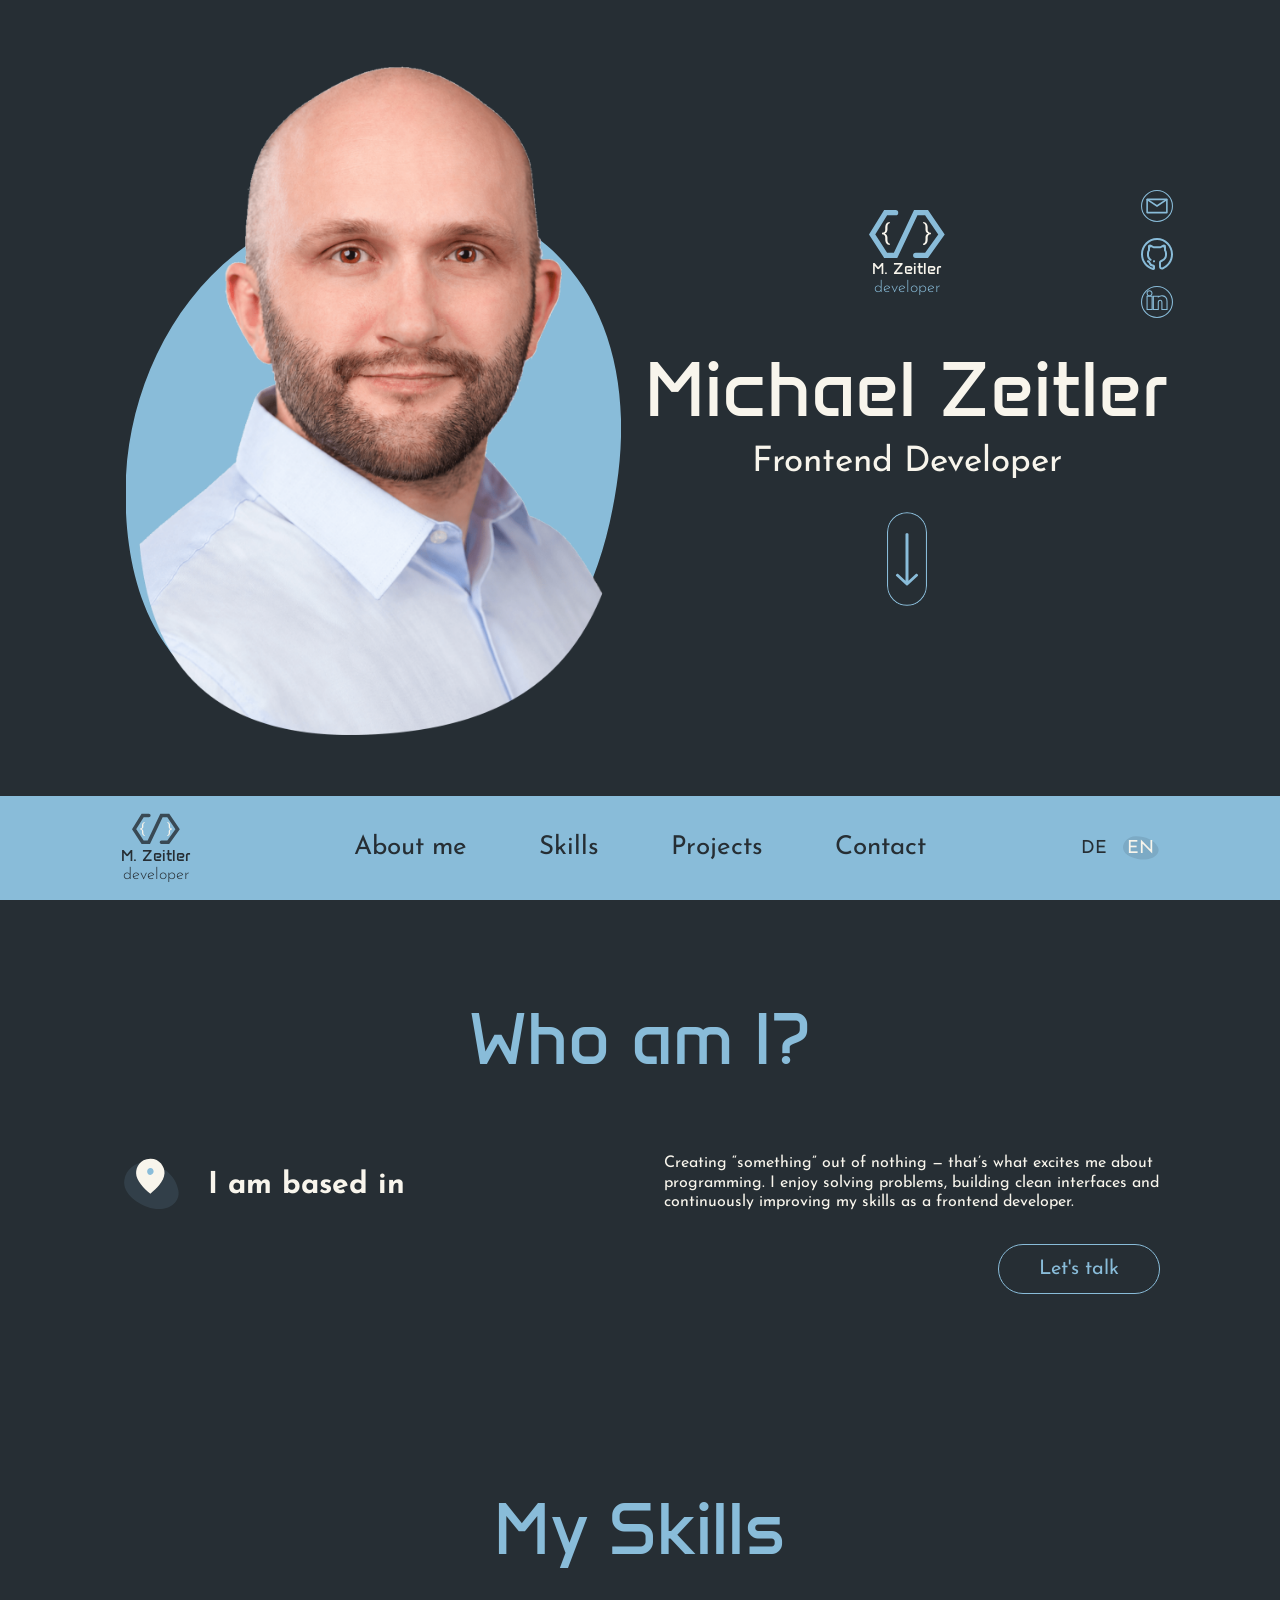
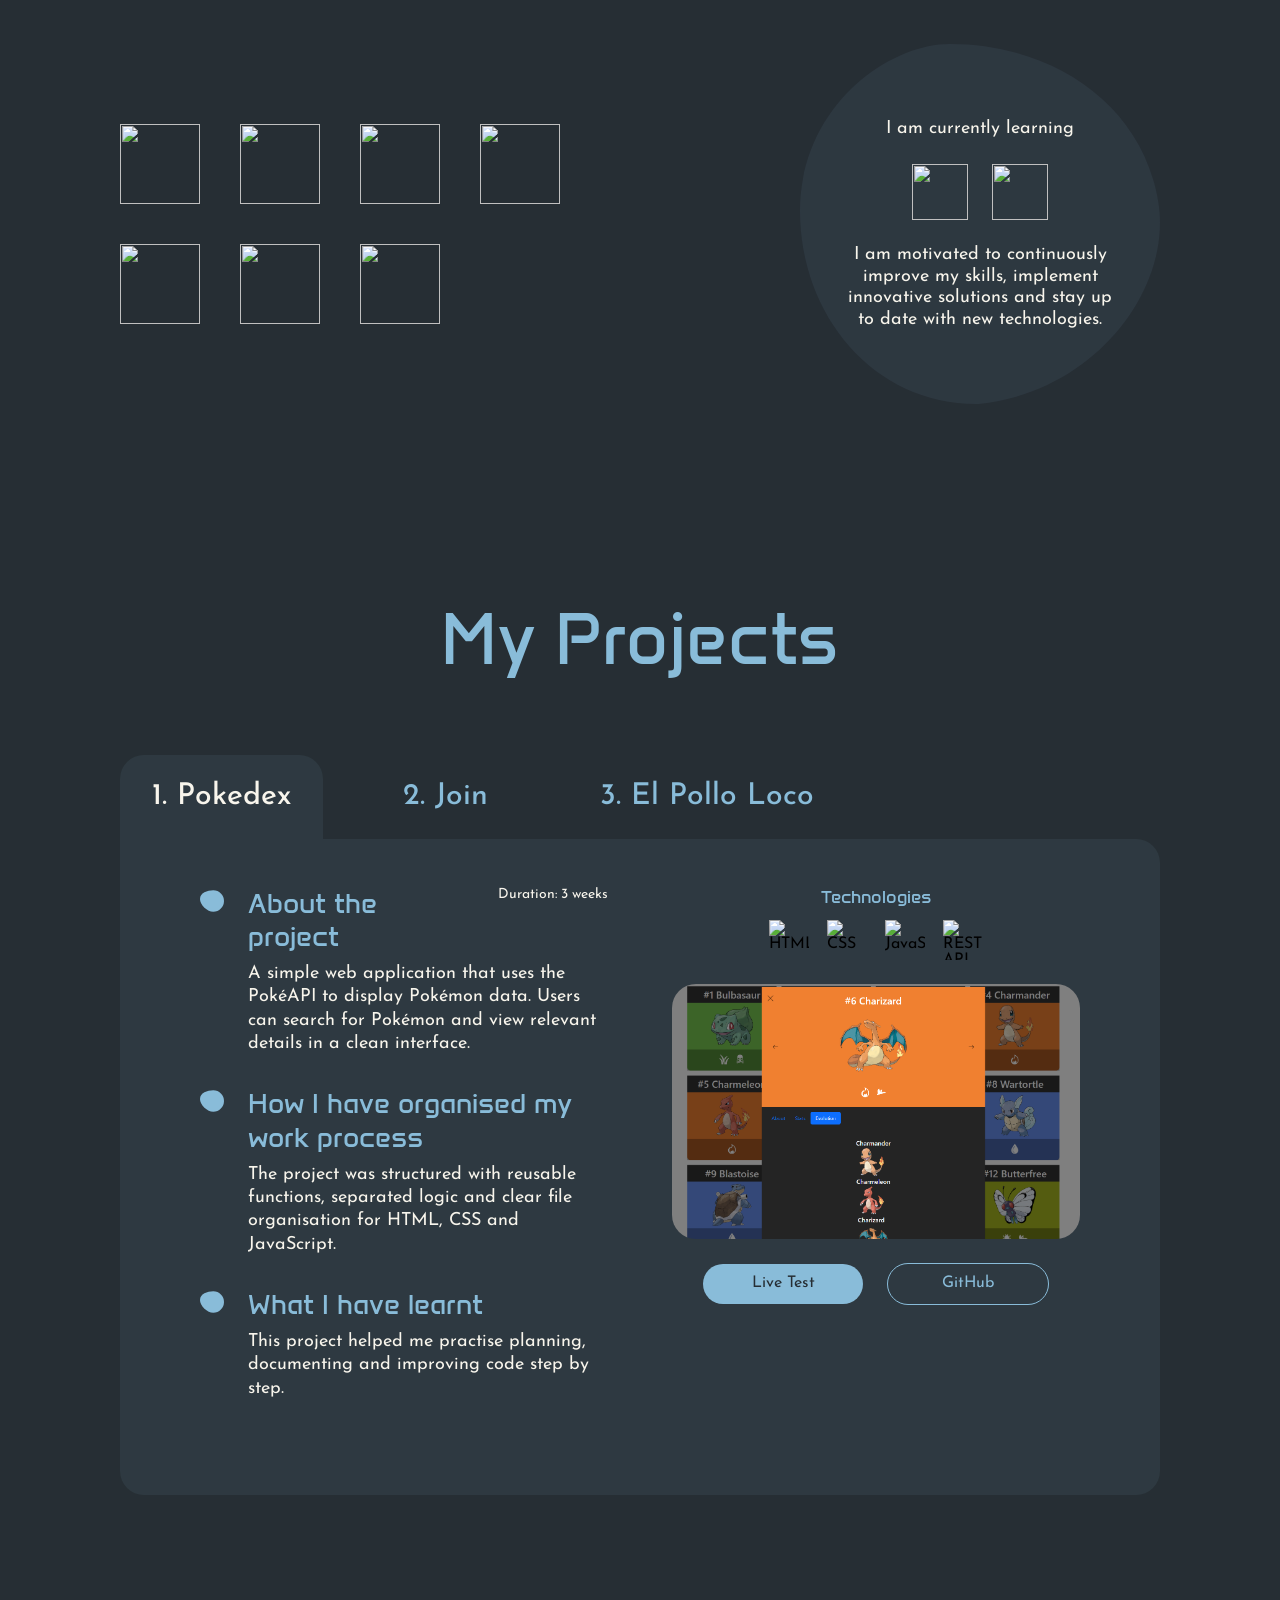
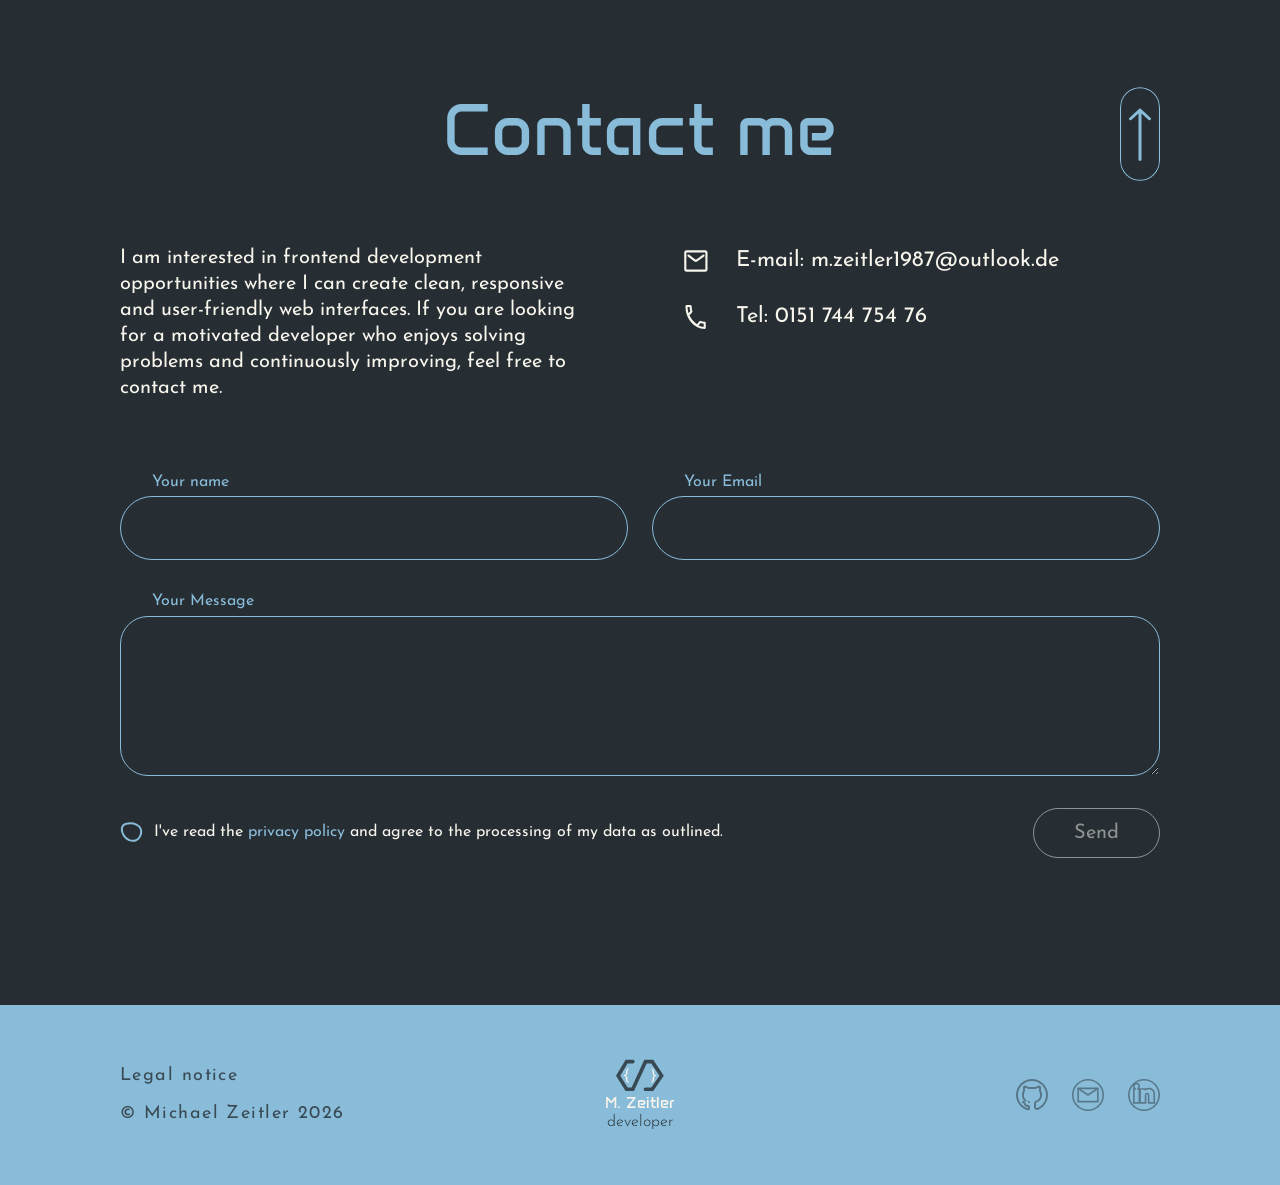
==== commit 2cc8535e: "change profile picture to shaped version" ====
--- a/index.html
+++ b/index.html
@@ -34,7 +34,7 @@
         <section id="hero" class="hero u-content-limit">
             <div class="hero-left scroll-reveal">
                 <div class="hero-image-wrapper">
-                    <img src="./assets/img/profile-transparent.png" alt="Foto von M. Zeitler" class="hero-image">
+                    <img src="./assets/img/profile-transparent-shaped.png" alt="Foto von M. Zeitler" class="hero-image">
 
                     <nav class="mobile-hero-menu" id="mobileHeroMenu" aria-label="Mobile navigation"
                         data-i18n-aria-label="aria.mobileNavigation">
--- a/css/hero.css
+++ b/css/hero.css
@@ -16,13 +16,14 @@
     display: grid;
     grid-template-columns: 1fr 1fr;
 
-    padding: 0 120px;
+    padding: 0 clamp(48px, 8.333vw, 120px);
     box-sizing: border-box;
+    align-items: center;
 }
 
 .hero-left {
     display: flex;
-    /* justify-content: center; */
+    justify-content: center;
     align-items: center;
 }
 
@@ -30,9 +31,8 @@
     position: relative;
     z-index: 0;
 
-    width: min(500px, 80%);
+    width: min(100%, 480px);
     display: flex;
-    align-self: end;
 }
 
 .hero-image-wrapper::before,
@@ -49,7 +49,7 @@
     background-size: contain;
     background-position: center;
 
-    top: 60%;
+    top: 59%;
     left: 50%;
     transform: translate(-50%, -50%);
 
@@ -64,6 +64,7 @@
 .hero-image-wrapper::after {
     background-image: url("../assets/icons/ellipse-hero-hover.svg");
     opacity: 0;
+    transform: translate(-52%, -50%);
 }
 
 .hero-left:hover .hero-image-wrapper::before {
@@ -81,7 +82,29 @@
     width: 100%;
     height: auto;
     display: block;
+
+    /* -webkit-mask-image:
+        linear-gradient(black 55%, transparent 55%),
+        url("../assets/icons/ellipse-hero-default.svg");
+
+    mask-image:
+        linear-gradient(black 55%, transparent 55%),
+        url("../assets/icons/ellipse-hero-default.svg");
+
+    -webkit-mask-size: 100% 100%, 103% auto;
+    mask-size: 100% 100%, 103% auto;
+
+    -webkit-mask-position: center, center bottom;
+    mask-position: center, center bottom;
+
+    -webkit-mask-repeat: no-repeat;
+    mask-repeat: no-repeat;
+
+    -webkit-mask-composite: source-over;
+    mask-composite: add; */
 }
+
+
 
 .mobile-hero-menu {
     display: none;
@@ -128,8 +151,8 @@
 .hero-intro {
     grid-row: 2;
     text-align: center;
-    align-self: start;
-    margin-top: 24px;
+    align-self: center;
+    margin-top: 0;
     pointer-events: none;
 }
 
--- a/css/hero-responsive.css
+++ b/css/hero-responsive.css
@@ -258,79 +258,19 @@
 @media (min-width: 1025px) {
     .hero-right {
         grid-template-rows: auto auto auto;
-        align-content: flex-end;
+        align-content: center;
         row-gap: clamp(20px, 3vh, 40px);
-        padding-bottom: 80px;
-    }
-}
-
-@media (min-width: 1921px) and (min-height: 1200px) {
-    .hero-right {
-        grid-template-rows: 2fr 1fr 0fr;
-    }
-}
-
-
-/* ============================= */
-/* Hero Large Screens            */
-/* ============================= */
-
-@media (min-width: 1921px) {
+        padding-bottom: 0;
+    }
+}
+
+
+/* ============================= */
+/* Hero Large Desktop            */
+/* ============================= */
+
+@media (min-width: 1440px) {
     .hero {
-        display: flex;
-        justify-content: center;
-        align-items: center;
-        padding: 0;
-        gap: 16px;
-    }
-
-    .hero-image-wrapper {
-        flex: 1;
-    }
-
-    .hero-intro h1 {
-        font-size: 96px;
-    }
-
-    .hero-intro p {
-        font-size: 44px;
-    }
-}
-
-@media (min-width: 2560px) {
-    .hero-image-wrapper {
-        width: min(660px, 92%);
-    }
-
-    .hero-intro p {
-        font-size: 48px;
-    }
-}
-
-
-/* ============================= */
-/* Hero Large Tablet Portrait    */
-/* ============================= */
-
-@media (min-width: 1025px) and (max-width: 1439px) and (orientation: portrait) {
-    .hero {
-        display: flex;
-        align-items: center;
-        justify-content: center;
-    }
-
-    .hero-left,
-    .hero-right {
-        flex: 1;
-        min-width: 0;
-    }
-
-    .hero-image-wrapper {
-        align-self: center;
-    }
-
-    .hero-right {
-        align-content: center;
-        padding-bottom: 0;
+        grid-template-columns: repeat(2, minmax(0, 1fr));
     }
 }
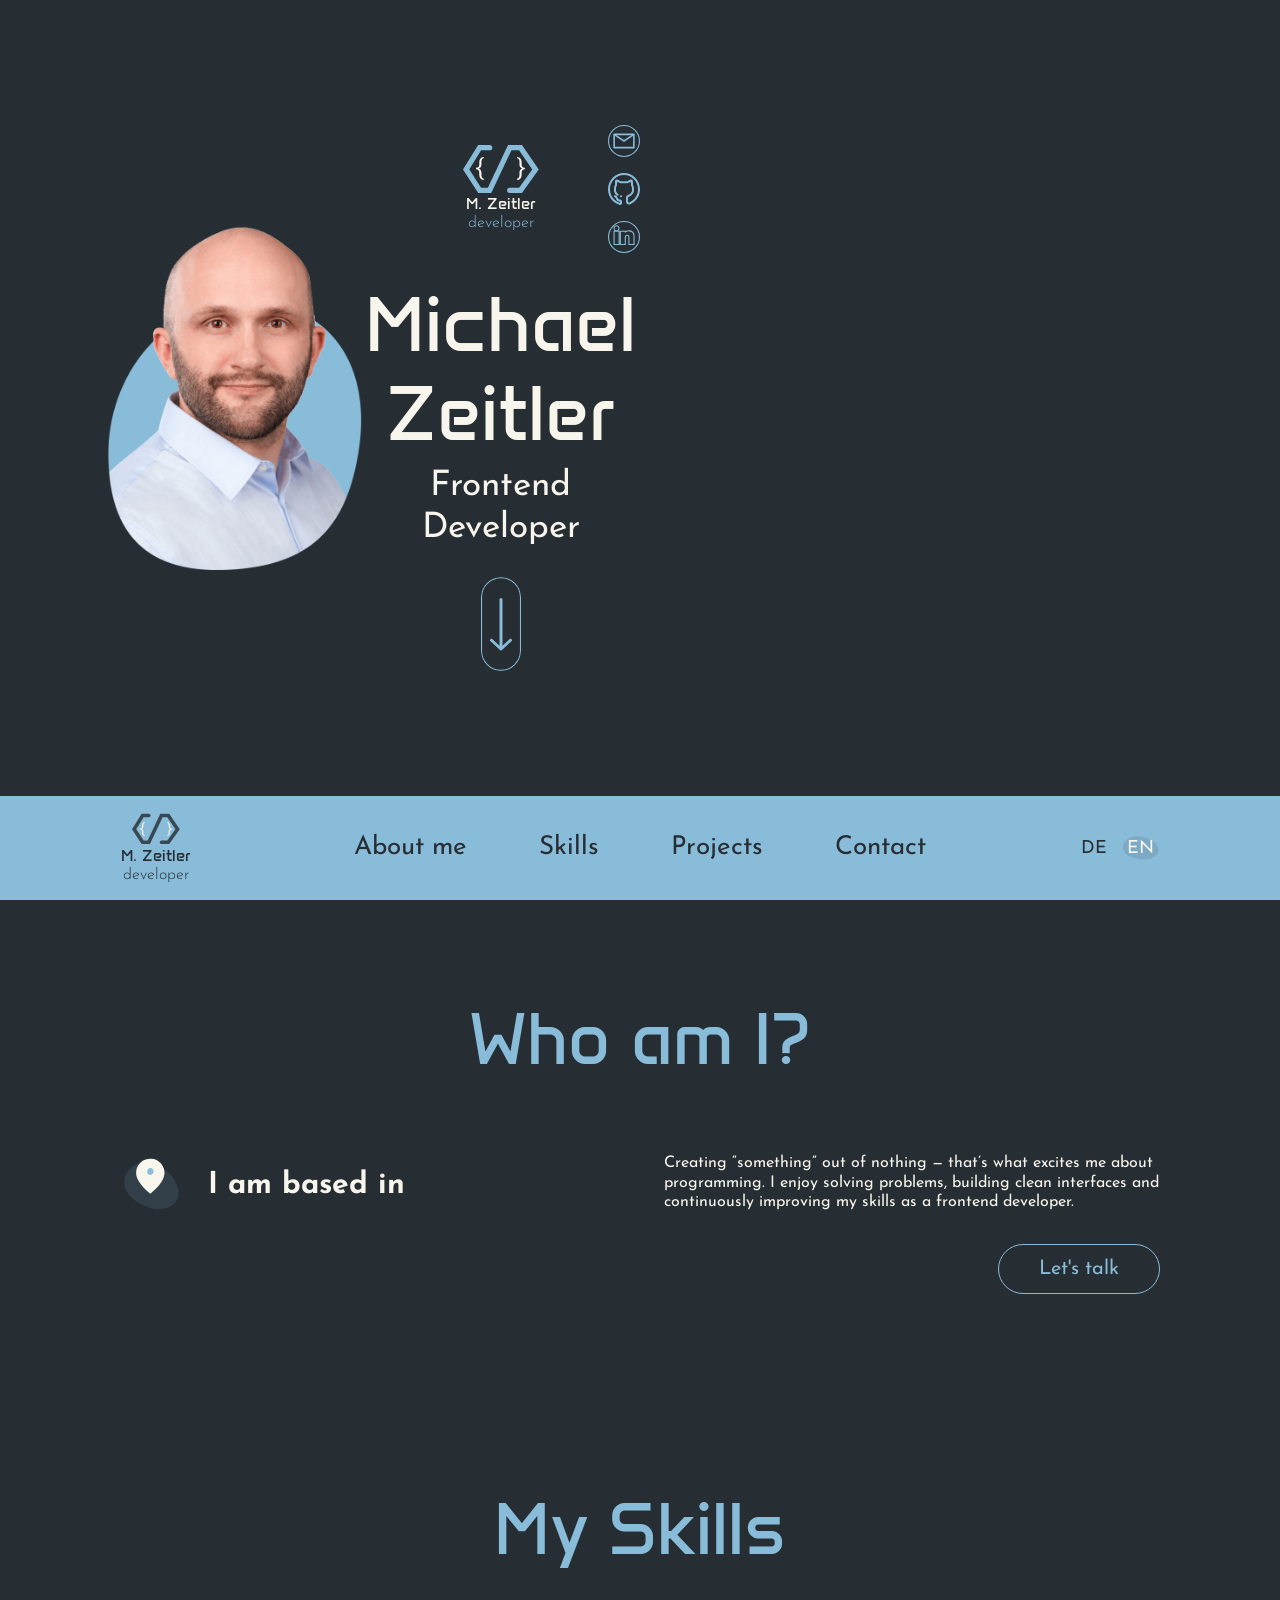
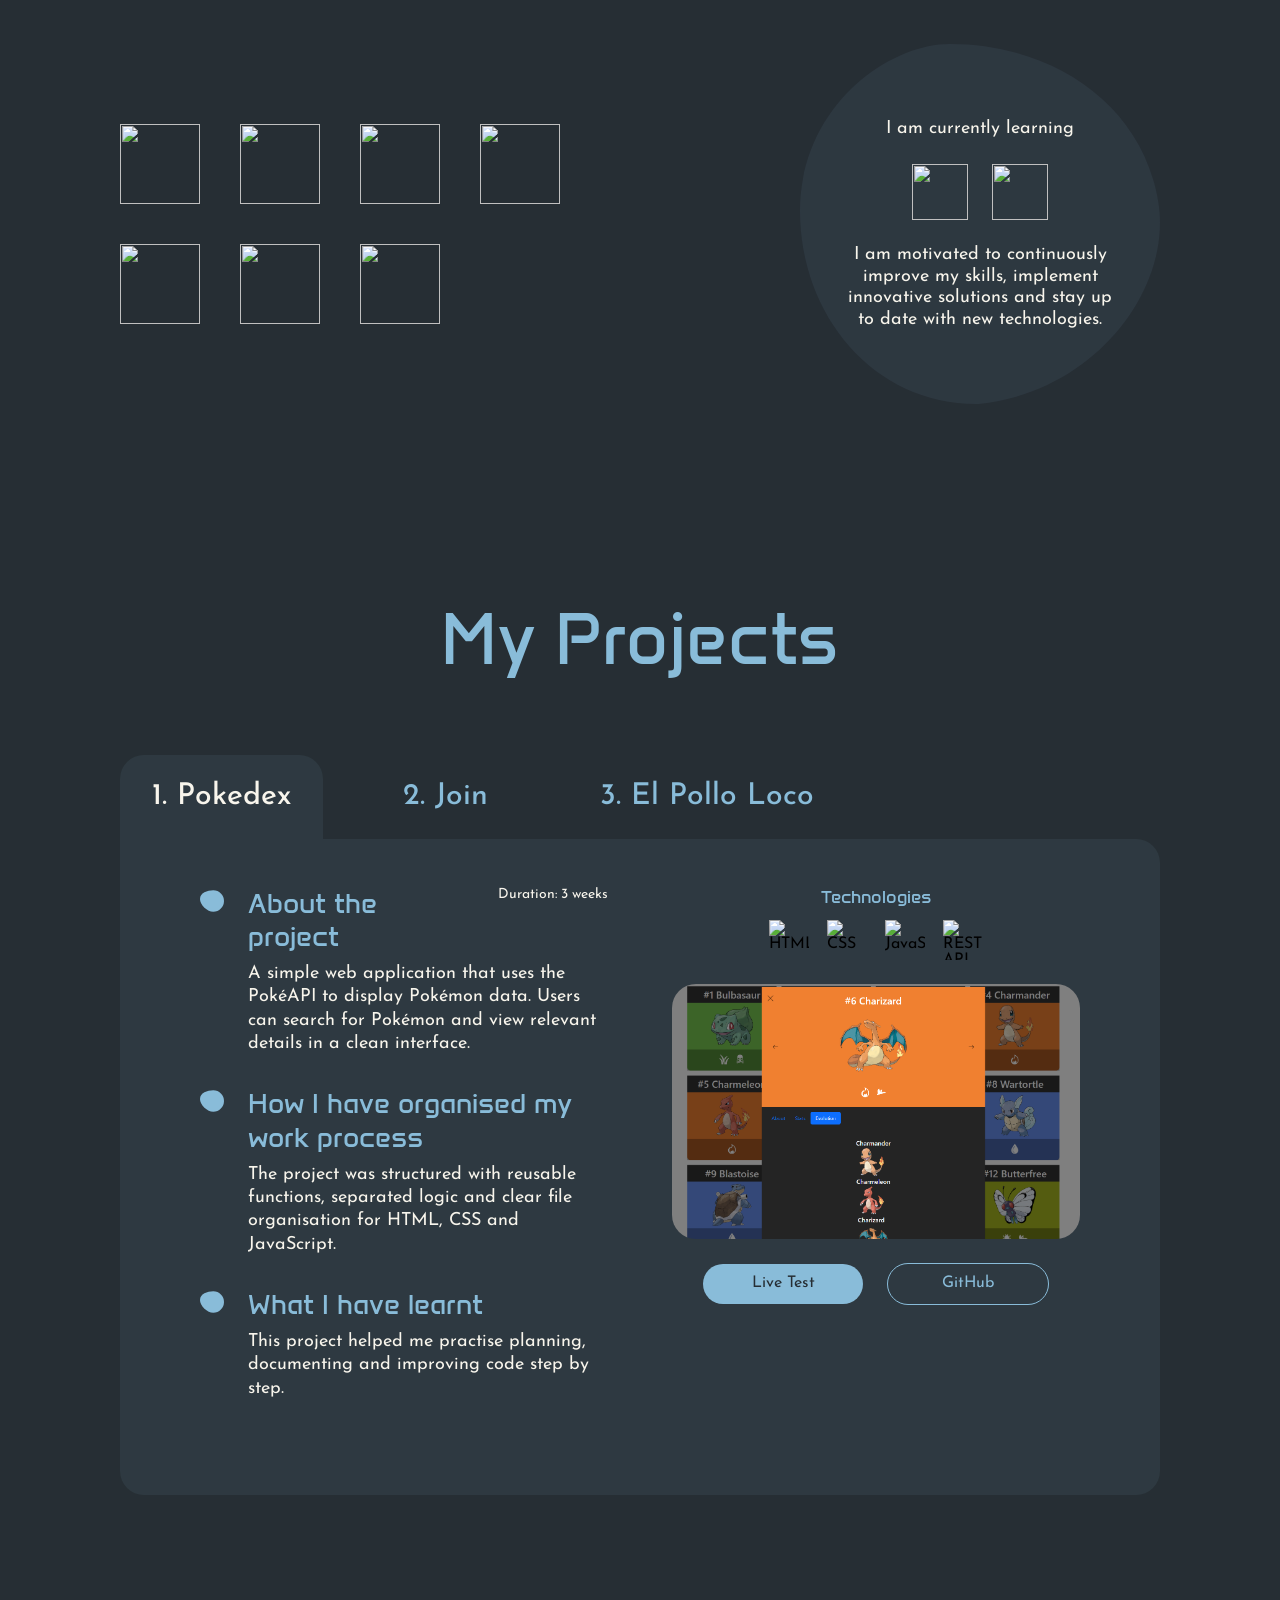
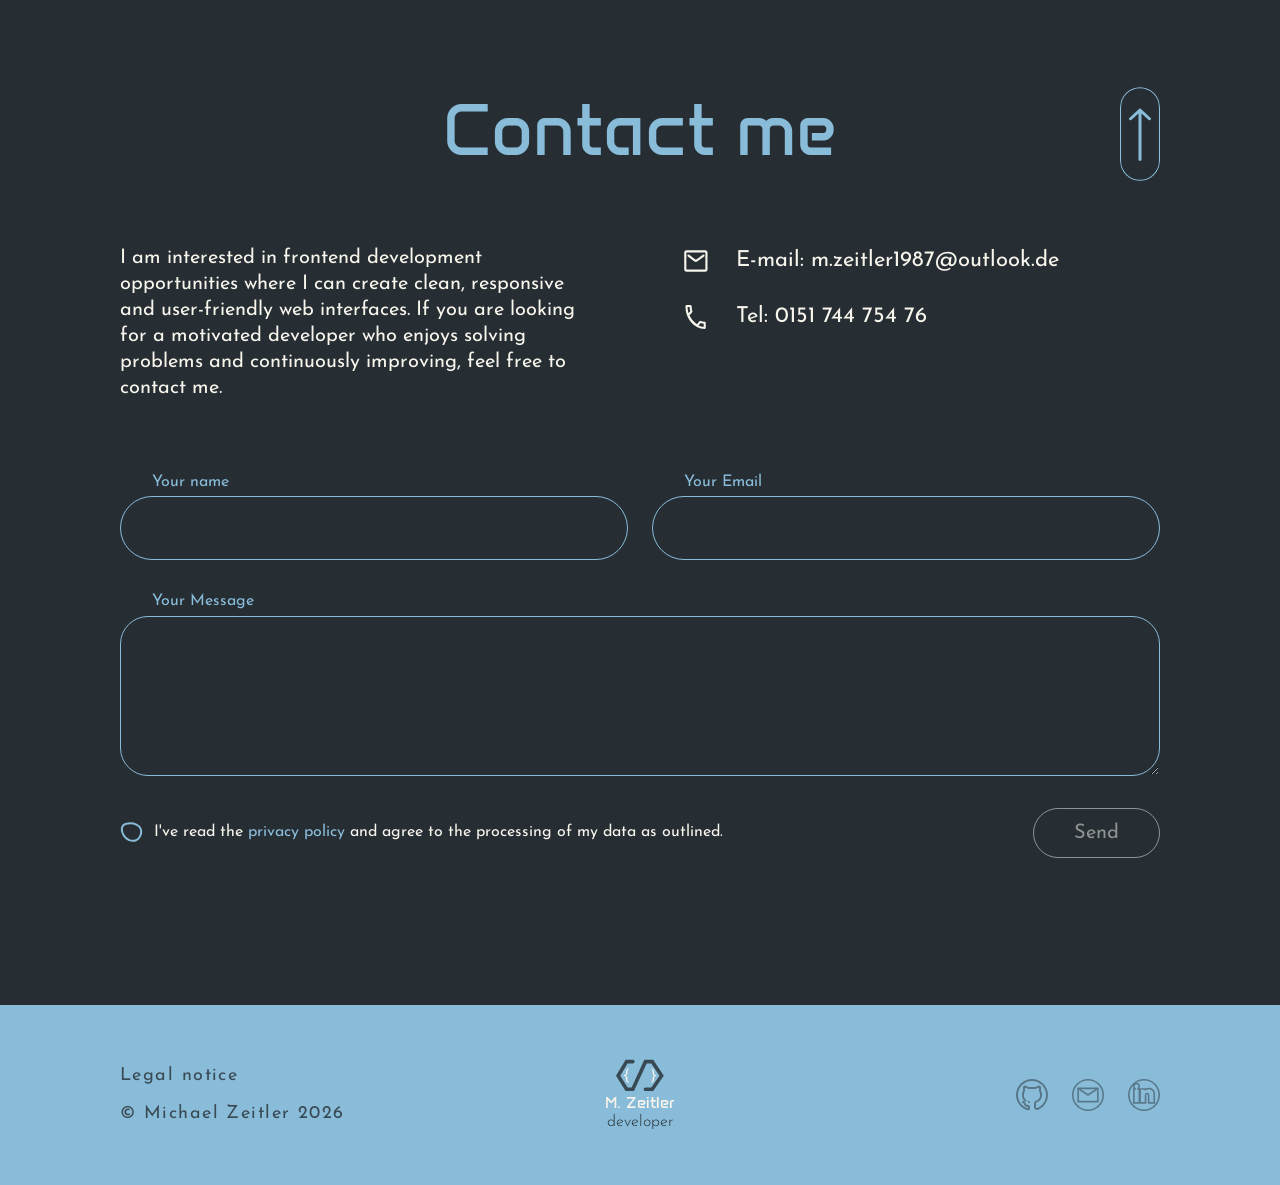
==== commit 9374f22c: "update" ====
--- a/index.html
+++ b/index.html
@@ -34,63 +34,68 @@
         <section id="hero" class="hero u-content-limit">
             <div class="hero-left scroll-reveal">
                 <div class="hero-image-wrapper">
-                    <img src="./assets/img/profile-transparent-shaped.png" alt="Foto von M. Zeitler" class="hero-image">
-
-                    <nav class="mobile-hero-menu" id="mobileHeroMenu" aria-label="Mobile navigation"
-                        data-i18n-aria-label="aria.mobileNavigation">
-                        <ul class="mobile-hero-menu-list">
-                            <li><a href="#about" data-i18n="nav.about">About me</a></li>
-                            <li><a href="#skills" data-i18n="nav.skills">Skills</a></li>
-                            <li><a href="#projects" data-i18n="nav.projects">Projects</a></li>
-                            <li><a href="#contact" data-i18n="nav.contact">Contact</a></li>
-                        </ul>
-
-                        <div class="mobile-hero-language-switch">
-                            <button type="button" class="language-btn" data-lang="de">DE</button>
-                            <button type="button" class="language-btn active" data-lang="en">EN</button>
-                        </div>
-                    </nav>
-                </div>
-            </div>
-
-            <div class="hero-right scroll-reveal scroll-reveal-right scroll-delay-short">
-                <div class="hero-top">
-                    <div class="hero-socials">
-                        <a href="mailto:m.zeitler1987@outlook.de" class="social-link social-link--email"
-                            aria-label="Write an email" data-i18n-aria-label="aria.email"></a>
-
-                        <a href="https://github.com/Rel502" class="social-link social-link--github" target="_blank"
-                            rel="noopener noreferrer" aria-label="Open GitHub profile"
-                            data-i18n-aria-label="aria.github"></a>
-
-                        <a href="https://www.linkedin.com/in/michael-zeitler-983593b0/"
-                            class="social-link social-link--linkedin" target="_blank" rel="noopener noreferrer"
-                            aria-label="Open LinkedIn profile" data-i18n-aria-label="aria.linkedin"></a>
-                    </div>
-
-                    <div class="hero-logo logo logo--hero">
-                        <span class="hero-logo-mark" aria-hidden="true">
-                            <img src="./assets/icons/%7B.svg" alt="" class="hero-logo-part hero-logo-brace-left">
-                            <img src="./assets/icons/logo-outer-frame.svg" alt=""
-                                class="hero-logo-part hero-logo-frame">
-                            <img src="./assets/icons/%7D.svg" alt="" class="hero-logo-part hero-logo-brace-right">
-                        </span>
-
-                        <span class="logo-text">
-                            <span class="logo-name">M. Zeitler</span>
-                            <span class="logo-role" data-i18n="common.role">developer</span>
-                        </span>
-                    </div>
-                </div>
-
-                <div class="hero-intro">
-                    <h1>Michael Zeitler</h1>
-                    <p data-i18n="hero.subtitle">Frontend Developer</p>
-                </div>
-
-                <a href="#about" class="scroll-down" aria-label="Scroll to next section"
-                    data-i18n-aria-label="hero.scrollDown"></a>
-            </div>
+                    <div class="hero-image-wrapper">
+                        <img src="./assets/img/profile_ondefault.png" alt="Foto von M. Zeitler"
+                            class="hero-image hero-image-default">
+
+                        <img src="./assets/img/profile_onhover.png" alt="" class="hero-image hero-image-hover"
+                            aria-hidden="true">
+
+                        <nav class="mobile-hero-menu" id="mobileHeroMenu" aria-label="Mobile navigation"
+                            data-i18n-aria-label="aria.mobileNavigation">
+                            <ul class="mobile-hero-menu-list">
+                                <li><a href="#about" data-i18n="nav.about">About me</a></li>
+                                <li><a href="#skills" data-i18n="nav.skills">Skills</a></li>
+                                <li><a href="#projects" data-i18n="nav.projects">Projects</a></li>
+                                <li><a href="#contact" data-i18n="nav.contact">Contact</a></li>
+                            </ul>
+
+                            <div class="mobile-hero-language-switch">
+                                <button type="button" class="language-btn" data-lang="de">DE</button>
+                                <button type="button" class="language-btn active" data-lang="en">EN</button>
+                            </div>
+                        </nav>
+                    </div>
+                </div>
+
+                <div class="hero-right scroll-reveal scroll-reveal-right scroll-delay-short">
+                    <div class="hero-top">
+                        <div class="hero-socials">
+                            <a href="mailto:m.zeitler1987@outlook.de" class="social-link social-link--email"
+                                aria-label="Write an email" data-i18n-aria-label="aria.email"></a>
+
+                            <a href="https://github.com/Rel502" class="social-link social-link--github" target="_blank"
+                                rel="noopener noreferrer" aria-label="Open GitHub profile"
+                                data-i18n-aria-label="aria.github"></a>
+
+                            <a href="https://www.linkedin.com/in/michael-zeitler-983593b0/"
+                                class="social-link social-link--linkedin" target="_blank" rel="noopener noreferrer"
+                                aria-label="Open LinkedIn profile" data-i18n-aria-label="aria.linkedin"></a>
+                        </div>
+
+                        <div class="hero-logo logo logo--hero">
+                            <span class="hero-logo-mark" aria-hidden="true">
+                                <img src="./assets/icons/%7B.svg" alt="" class="hero-logo-part hero-logo-brace-left">
+                                <img src="./assets/icons/logo-outer-frame.svg" alt=""
+                                    class="hero-logo-part hero-logo-frame">
+                                <img src="./assets/icons/%7D.svg" alt="" class="hero-logo-part hero-logo-brace-right">
+                            </span>
+
+                            <span class="logo-text">
+                                <span class="logo-name">M. Zeitler</span>
+                                <span class="logo-role" data-i18n="common.role">developer</span>
+                            </span>
+                        </div>
+                    </div>
+
+                    <div class="hero-intro">
+                        <h1>Michael Zeitler</h1>
+                        <p data-i18n="hero.subtitle">Frontend Developer</p>
+                    </div>
+
+                    <a href="#about" class="scroll-down" aria-label="Scroll to next section"
+                        data-i18n-aria-label="hero.scrollDown"></a>
+                </div>
         </section>
     </div>
 
--- a/css/hero.css
+++ b/css/hero.css
@@ -32,76 +32,31 @@
     z-index: 0;
 
     width: min(100%, 480px);
-    display: flex;
+    display: block;
 }
 
-.hero-image-wrapper::before,
-.hero-image-wrapper::after {
-    content: "";
+.hero-image {
+    display: block;
+    width: 100%;
+    height: auto;
+}
+
+.hero-image-default {
+    position: relative;
+    z-index: 1;
+}
+
+.hero-image-hover {
     position: absolute;
-    z-index: 0;
-    pointer-events: none;
+    inset: 0;
+    z-index: 2;
 
-    width: 103%;
-    height: 130%;
-
-    background-repeat: no-repeat;
-    background-size: contain;
-    background-position: center;
-
-    top: 59%;
-    left: 50%;
-    transform: translate(-50%, -50%);
-
+    opacity: 0;
     transition: opacity 350ms ease-in-out;
 }
 
-.hero-image-wrapper::before {
-    background-image: url("../assets/icons/ellipse-hero-default.svg");
+.hero-left:hover .hero-image-hover {
     opacity: 1;
-}
-
-.hero-image-wrapper::after {
-    background-image: url("../assets/icons/ellipse-hero-hover.svg");
-    opacity: 0;
-    transform: translate(-52%, -50%);
-}
-
-.hero-left:hover .hero-image-wrapper::before {
-    opacity: 0;
-}
-
-.hero-left:hover .hero-image-wrapper::after {
-    opacity: 1;
-}
-
-.hero-image {
-    position: relative;
-    z-index: 1;
-
-    width: 100%;
-    height: auto;
-    display: block;
-
-    /* -webkit-mask-image:
-        linear-gradient(black 55%, transparent 55%),
-        url("../assets/icons/ellipse-hero-default.svg");
-
-    mask-image:
-        linear-gradient(black 55%, transparent 55%),
-        url("../assets/icons/ellipse-hero-default.svg");
-
-    -webkit-mask-size: 100% 100%, 103% auto;
-    mask-size: 100% 100%, 103% auto;
-
-    -webkit-mask-position: center, center bottom;
-    mask-position: center, center bottom;
-
-    -webkit-mask-repeat: no-repeat;
-    mask-repeat: no-repeat;
-
-    -webkit-mask-composite: source-over;
-    mask-composite: add; */
 }
 
 
@@ -174,4 +129,23 @@
     font-weight: var(--fw-regular);
     font-size: 40px;
     line-height: 120%;
+}
+
+@media (max-width: 1024px) {
+    body.mobile-menu-open .hero-image-wrapper::before {
+        content: "";
+        position: absolute;
+        z-index: 0;
+
+        display: block;
+        width: 115%;
+        height: 115%;
+
+        top: 54%;
+        left: 50%;
+        transform: translate(-50%, -50%);
+
+        background: url("../assets/icons/ellipse-hero-default.svg")
+            center / contain no-repeat;
+    }
 }
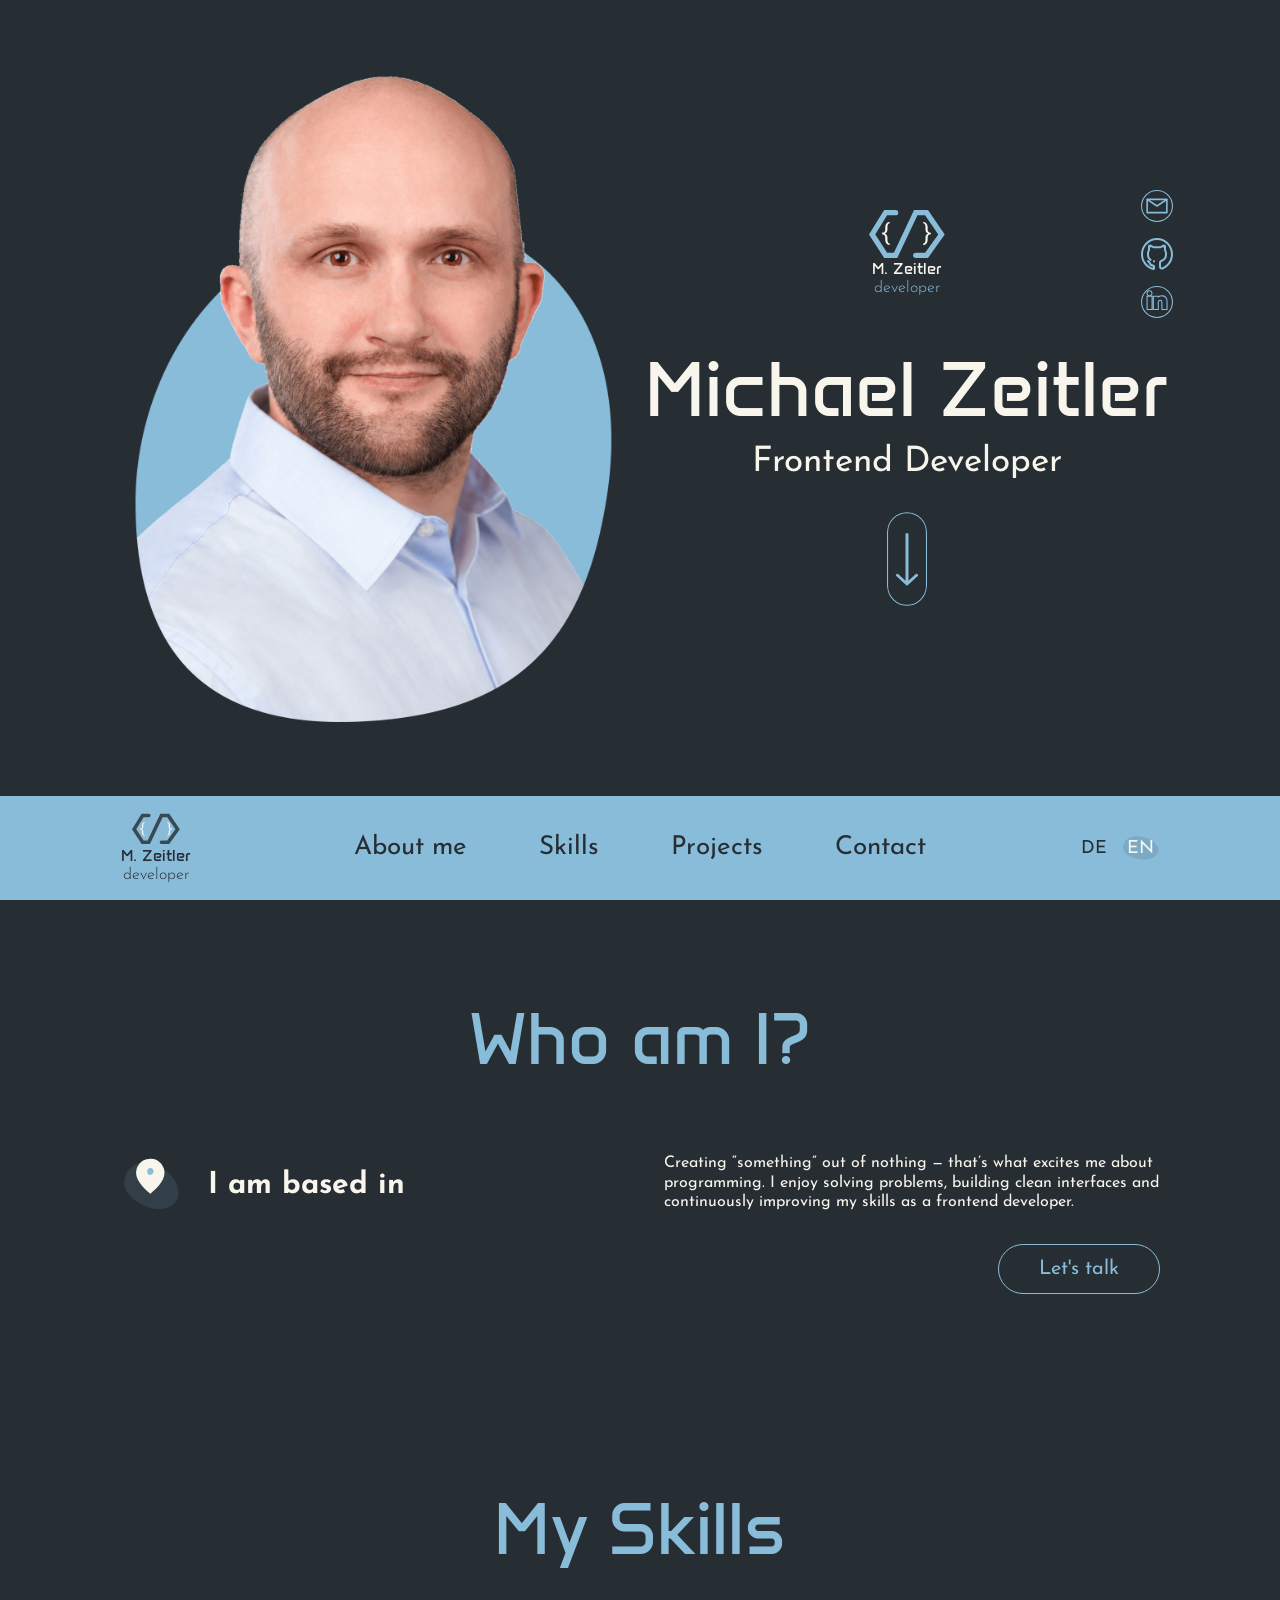
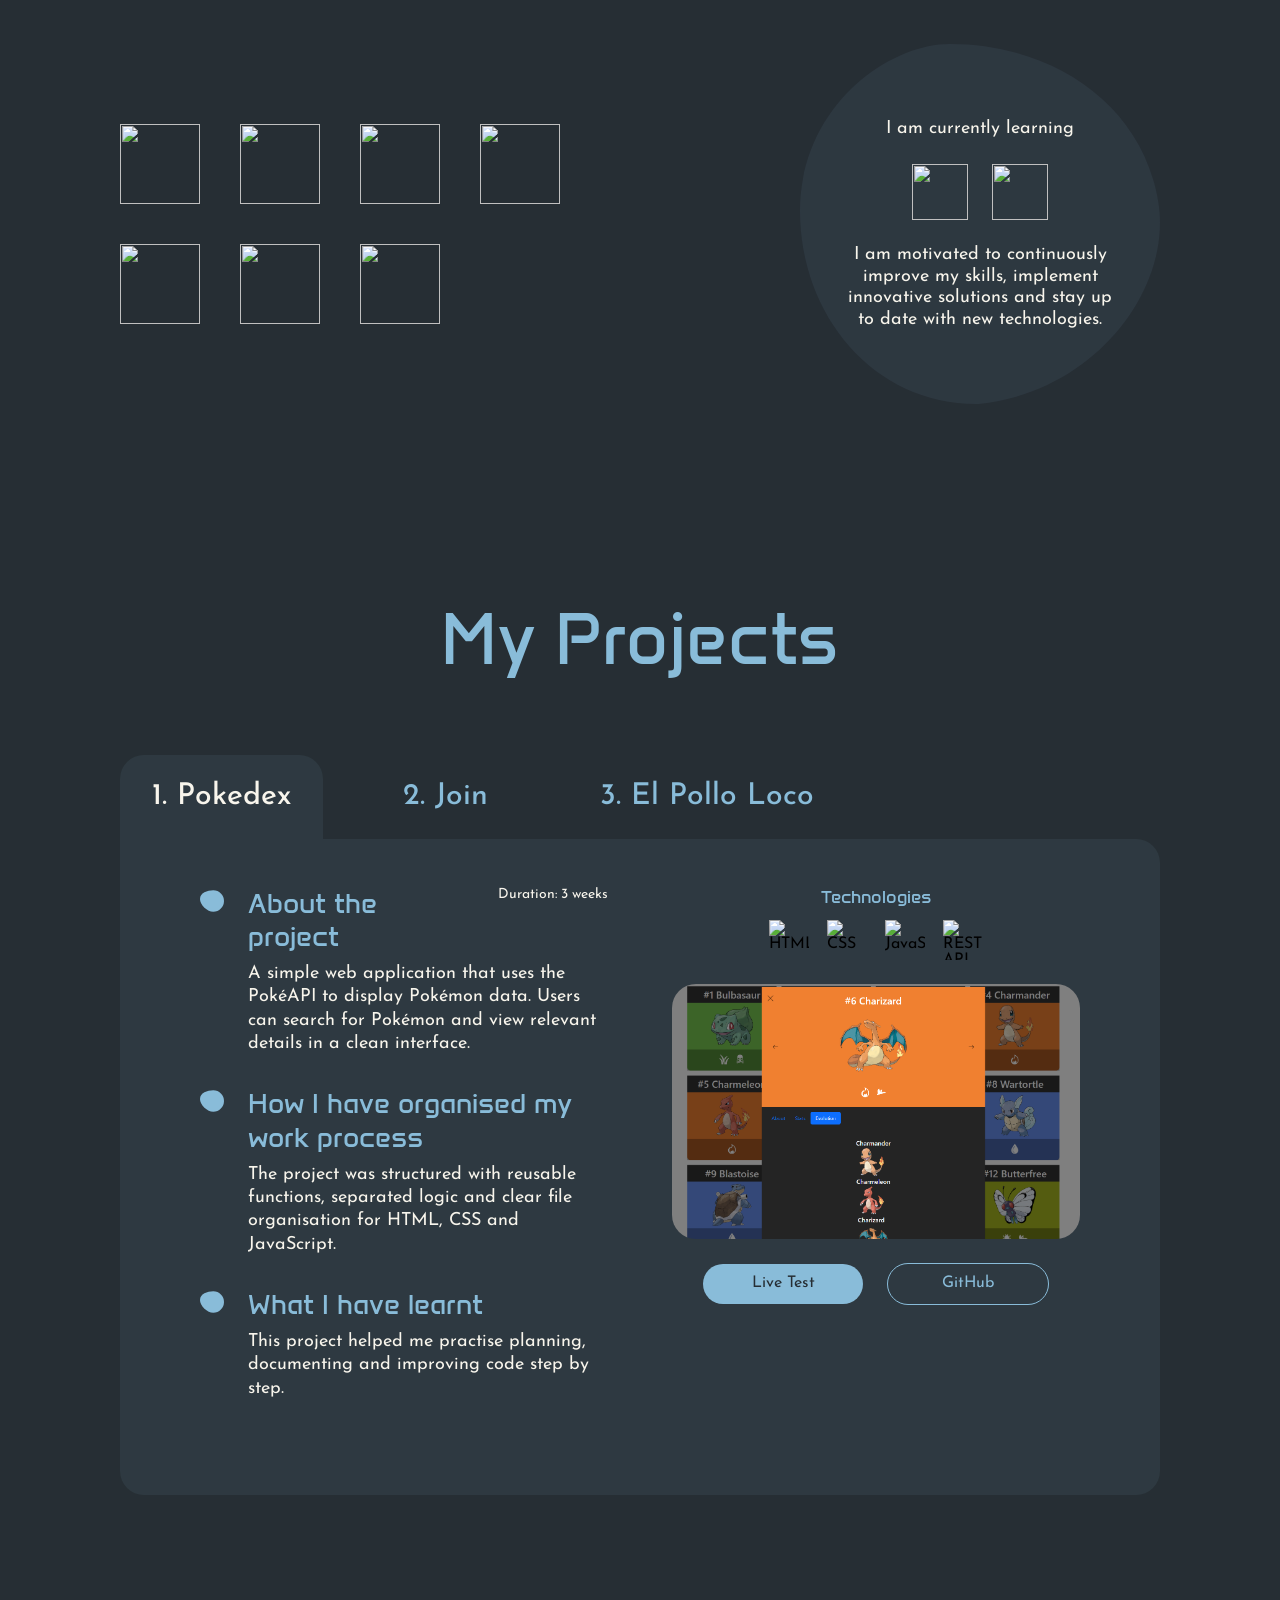
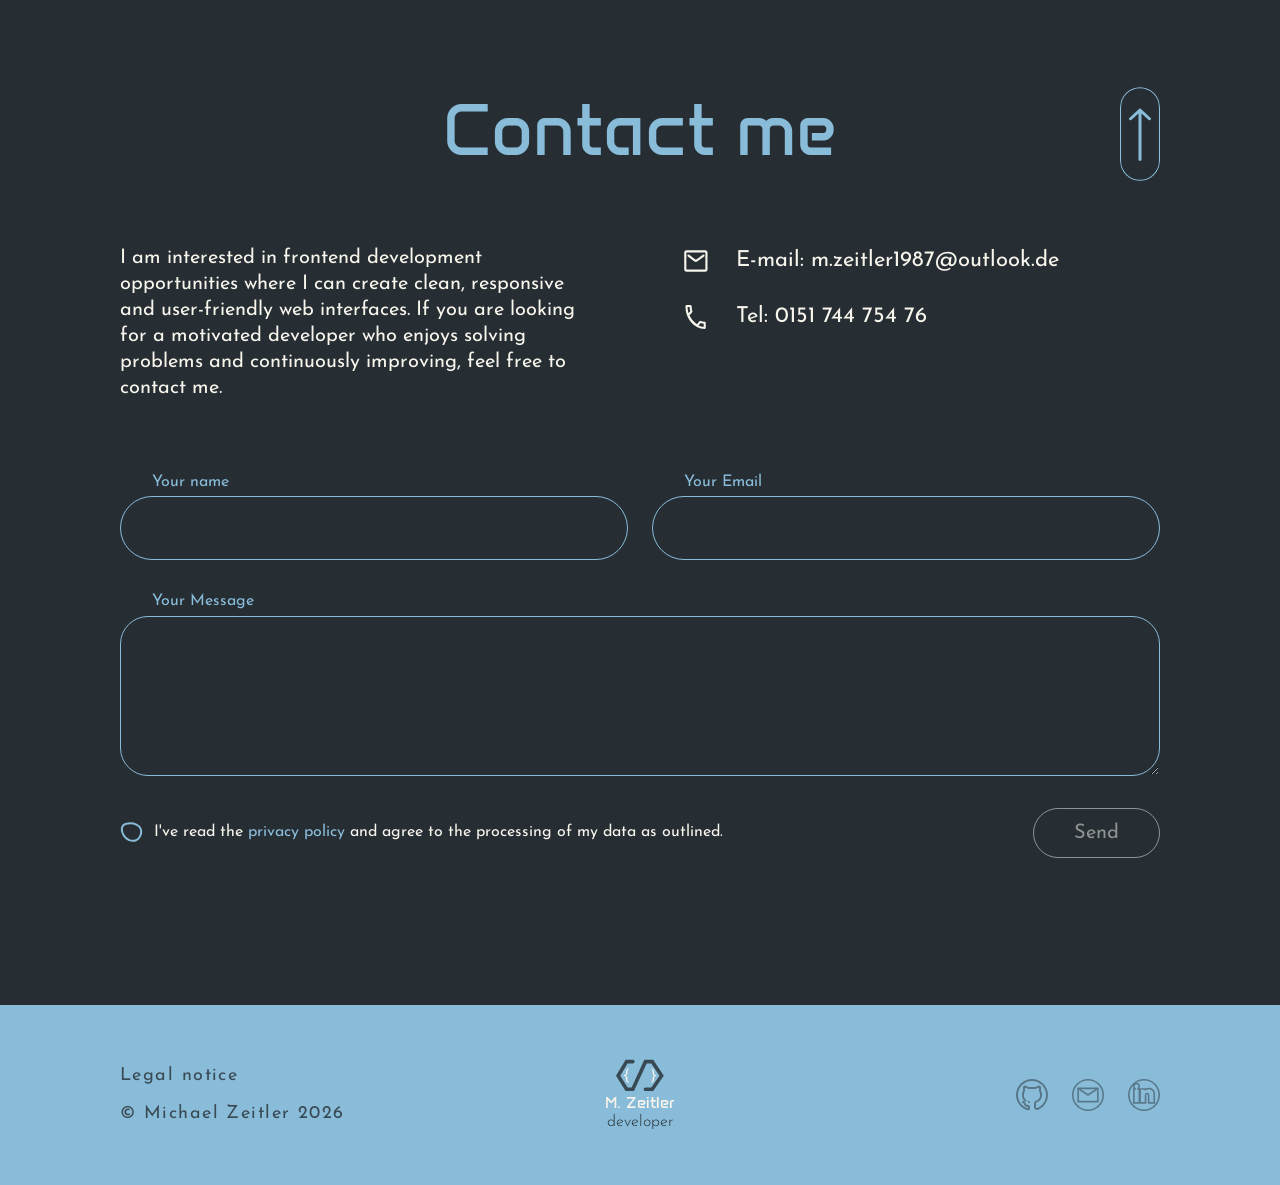
==== commit 390748d8: "fix: cleanly crop profile picture" ====
--- a/index.html
+++ b/index.html
@@ -34,68 +34,67 @@
         <section id="hero" class="hero u-content-limit">
             <div class="hero-left scroll-reveal">
                 <div class="hero-image-wrapper">
-                    <div class="hero-image-wrapper">
-                        <img src="./assets/img/profile_ondefault.png" alt="Foto von M. Zeitler"
-                            class="hero-image hero-image-default">
-
-                        <img src="./assets/img/profile_onhover.png" alt="" class="hero-image hero-image-hover"
-                            aria-hidden="true">
-
-                        <nav class="mobile-hero-menu" id="mobileHeroMenu" aria-label="Mobile navigation"
-                            data-i18n-aria-label="aria.mobileNavigation">
-                            <ul class="mobile-hero-menu-list">
-                                <li><a href="#about" data-i18n="nav.about">About me</a></li>
-                                <li><a href="#skills" data-i18n="nav.skills">Skills</a></li>
-                                <li><a href="#projects" data-i18n="nav.projects">Projects</a></li>
-                                <li><a href="#contact" data-i18n="nav.contact">Contact</a></li>
-                            </ul>
-
-                            <div class="mobile-hero-language-switch">
-                                <button type="button" class="language-btn" data-lang="de">DE</button>
-                                <button type="button" class="language-btn active" data-lang="en">EN</button>
-                            </div>
-                        </nav>
-                    </div>
-                </div>
-
-                <div class="hero-right scroll-reveal scroll-reveal-right scroll-delay-short">
-                    <div class="hero-top">
-                        <div class="hero-socials">
-                            <a href="mailto:m.zeitler1987@outlook.de" class="social-link social-link--email"
-                                aria-label="Write an email" data-i18n-aria-label="aria.email"></a>
-
-                            <a href="https://github.com/Rel502" class="social-link social-link--github" target="_blank"
-                                rel="noopener noreferrer" aria-label="Open GitHub profile"
-                                data-i18n-aria-label="aria.github"></a>
-
-                            <a href="https://www.linkedin.com/in/michael-zeitler-983593b0/"
-                                class="social-link social-link--linkedin" target="_blank" rel="noopener noreferrer"
-                                aria-label="Open LinkedIn profile" data-i18n-aria-label="aria.linkedin"></a>
-                        </div>
-
-                        <div class="hero-logo logo logo--hero">
-                            <span class="hero-logo-mark" aria-hidden="true">
-                                <img src="./assets/icons/%7B.svg" alt="" class="hero-logo-part hero-logo-brace-left">
-                                <img src="./assets/icons/logo-outer-frame.svg" alt=""
-                                    class="hero-logo-part hero-logo-frame">
-                                <img src="./assets/icons/%7D.svg" alt="" class="hero-logo-part hero-logo-brace-right">
-                            </span>
-
-                            <span class="logo-text">
-                                <span class="logo-name">M. Zeitler</span>
-                                <span class="logo-role" data-i18n="common.role">developer</span>
-                            </span>
-                        </div>
-                    </div>
-
-                    <div class="hero-intro">
-                        <h1>Michael Zeitler</h1>
-                        <p data-i18n="hero.subtitle">Frontend Developer</p>
-                    </div>
-
-                    <a href="#about" class="scroll-down" aria-label="Scroll to next section"
-                        data-i18n-aria-label="hero.scrollDown"></a>
-                </div>
+                    <img src="./assets/img/profile_ondefault.png" alt="Foto von M. Zeitler"
+                        class="hero-image hero-image-default">
+
+                    <img src="./assets/img/profile_onhover.png" alt="" class="hero-image hero-image-hover"
+                        aria-hidden="true">
+
+                    <nav class="mobile-hero-menu" id="mobileHeroMenu" aria-label="Mobile navigation"
+                        data-i18n-aria-label="aria.mobileNavigation">
+                        <ul class="mobile-hero-menu-list">
+                            <li><a href="#about" data-i18n="nav.about">About me</a></li>
+                            <li><a href="#skills" data-i18n="nav.skills">Skills</a></li>
+                            <li><a href="#projects" data-i18n="nav.projects">Projects</a></li>
+                            <li><a href="#contact" data-i18n="nav.contact">Contact</a></li>
+                        </ul>
+
+                        <div class="mobile-hero-language-switch">
+                            <button type="button" class="language-btn" data-lang="de">DE</button>
+                            <button type="button" class="language-btn active" data-lang="en">EN</button>
+                        </div>
+                    </nav>
+                </div>
+            </div>
+
+            <div class="hero-right scroll-reveal scroll-reveal-right scroll-delay-short">
+                <div class="hero-top">
+                    <div class="hero-socials">
+                        <a href="mailto:m.zeitler1987@outlook.de" class="social-link social-link--email"
+                            aria-label="Write an email" data-i18n-aria-label="aria.email"></a>
+
+                        <a href="https://github.com/Rel502" class="social-link social-link--github" target="_blank"
+                            rel="noopener noreferrer" aria-label="Open GitHub profile"
+                            data-i18n-aria-label="aria.github"></a>
+
+                        <a href="https://www.linkedin.com/in/michael-zeitler-983593b0/"
+                            class="social-link social-link--linkedin" target="_blank" rel="noopener noreferrer"
+                            aria-label="Open LinkedIn profile" data-i18n-aria-label="aria.linkedin"></a>
+                    </div>
+
+                    <div class="hero-logo logo logo--hero">
+                        <span class="hero-logo-mark" aria-hidden="true">
+                            <img src="./assets/icons/%7B.svg" alt="" class="hero-logo-part hero-logo-brace-left">
+                            <img src="./assets/icons/logo-outer-frame.svg" alt=""
+                                class="hero-logo-part hero-logo-frame">
+                            <img src="./assets/icons/%7D.svg" alt="" class="hero-logo-part hero-logo-brace-right">
+                        </span>
+
+                        <span class="logo-text">
+                            <span class="logo-name">M. Zeitler</span>
+                            <span class="logo-role" data-i18n="common.role">developer</span>
+                        </span>
+                    </div>
+                </div>
+
+                <div class="hero-intro">
+                    <h1>Michael Zeitler</h1>
+                    <p data-i18n="hero.subtitle">Frontend Developer</p>
+                </div>
+
+                <a href="#about" class="scroll-down" aria-label="Scroll to next section"
+                    data-i18n-aria-label="hero.scrollDown"></a>
+            </div>
         </section>
     </div>
 
--- a/css/hero.css
+++ b/css/hero.css
@@ -51,15 +51,15 @@
     inset: 0;
     z-index: 2;
 
+    background-color: var(--color-background);
+
     opacity: 0;
-    transition: opacity 350ms ease-in-out;
+    transition: opacity 500ms ease-in-out;
 }
 
 .hero-left:hover .hero-image-hover {
     opacity: 1;
 }
-
-
 
 .mobile-hero-menu {
     display: none;
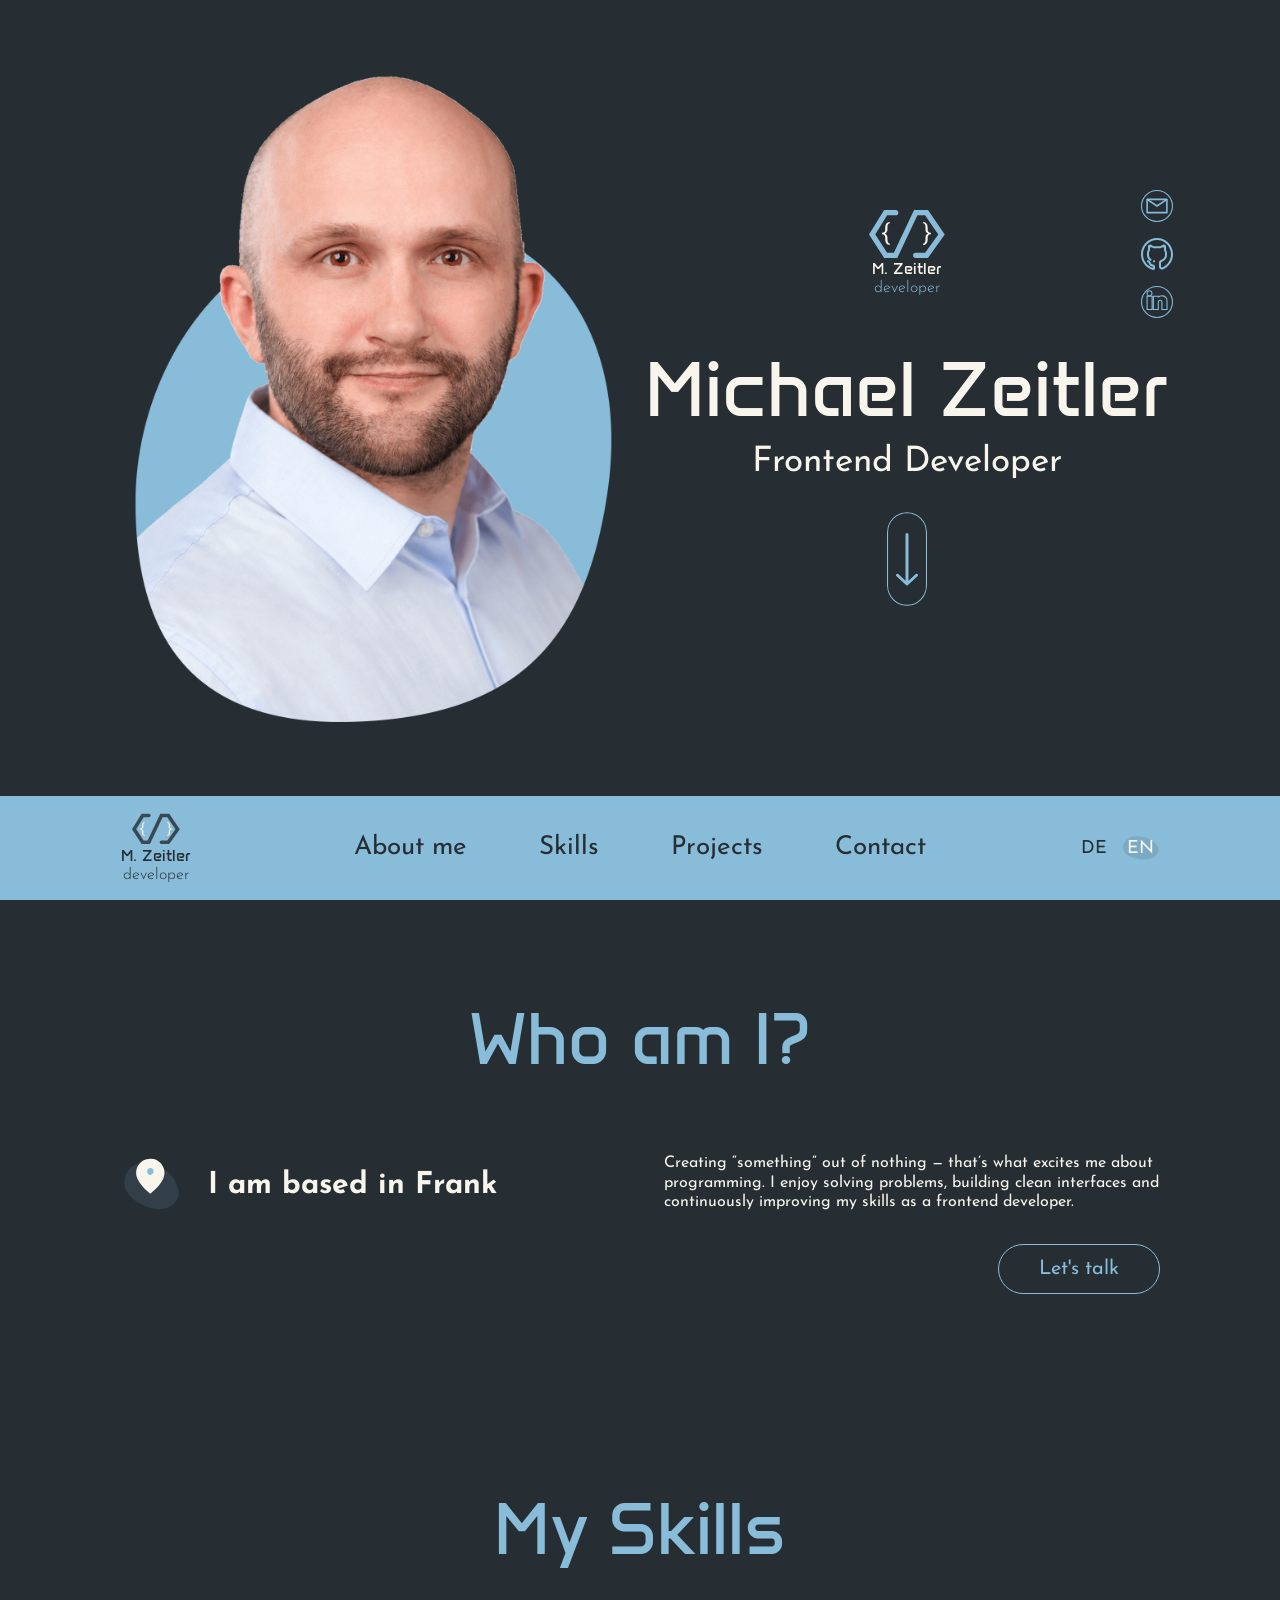
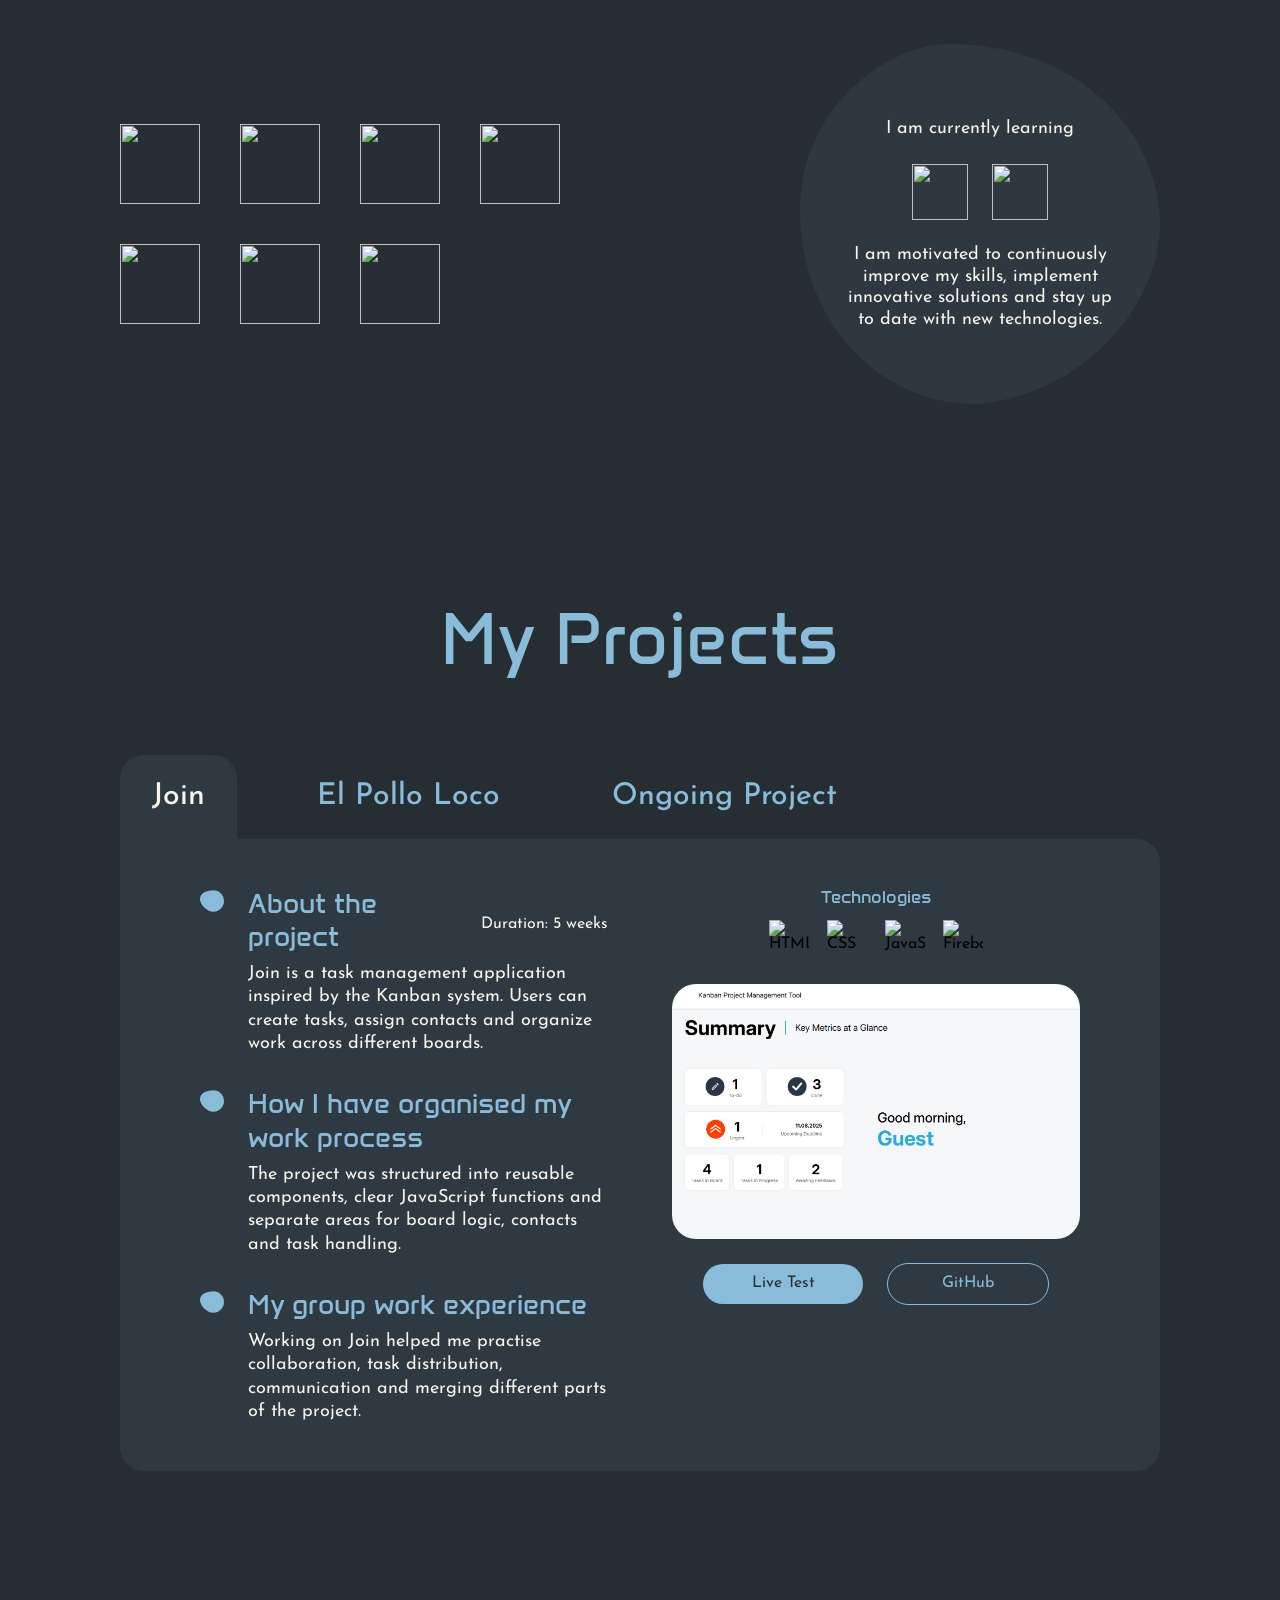
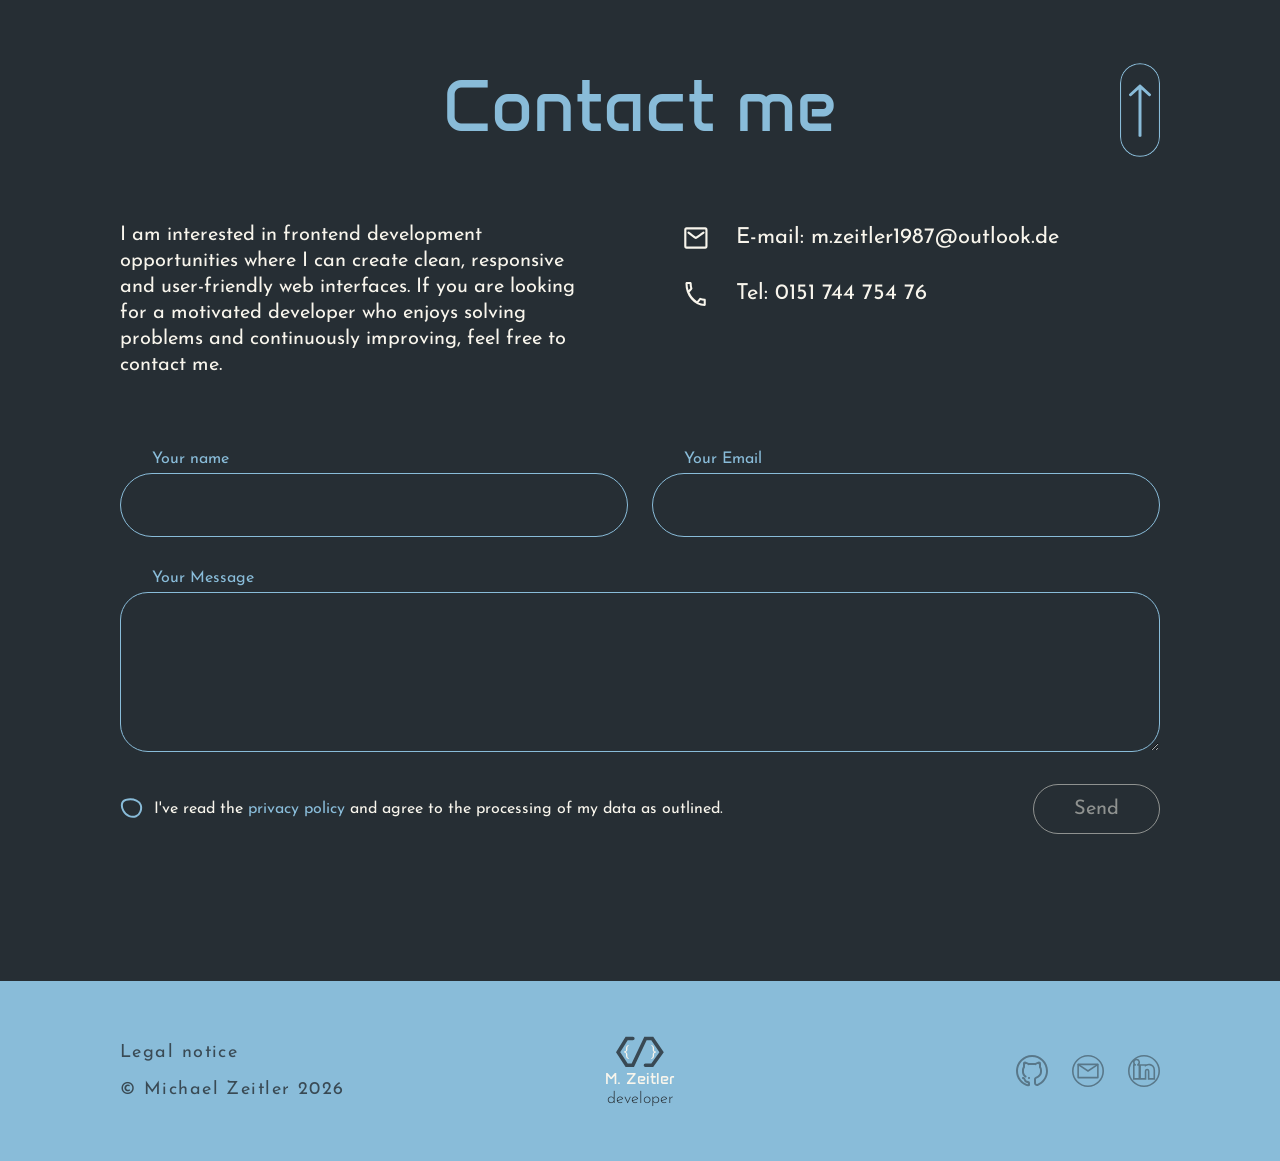
==== commit 99c5fe5b: "fix: rework project section" ====
--- a/index.html
+++ b/index.html
@@ -222,77 +222,17 @@
 
             <nav class="projects-tabs scroll-reveal scroll-delay-short" aria-label="Project selection"
                 data-i18n-aria-label="projects.selection">
-                <button type="button" class="project-tab active" data-project="pokedex"
-                    data-i18n="projects.tabs.pokedex">1. Pokedex</button>
-                <button type="button" class="project-tab" data-project="join" data-i18n="projects.tabs.join">2.
-                    Join</button>
+
+                <button type="button" class="project-tab active" data-project="join" data-i18n="projects.tabs.join">Join</button>
+
                 <button type="button" class="project-tab" data-project="el-pollo-loco"
-                    data-i18n="projects.tabs.elPolloLoco">3. El Pollo Loco</button>
+                    data-i18n="projects.tabs.elPolloLoco">El Pollo Loco</button>
+
+                <button type="button" class="project-tab" data-project="ongoing" data-i18n="projects.tabs.ongoing">Ongoing Project</button>
             </nav>
 
             <div class="projects-content scroll-reveal scroll-delay-medium">
-                <article class="project-panel active" data-project="pokedex">
-                    <div class="project-info">
-                        <div class="project-text-block">
-                            <div class="project-headline-row">
-                                <h3 data-i18n="projects.common.about">About the project</h3>
-                                <span data-i18n="projects.pokedex.duration">Duration: 3 weeks</span>
-                            </div>
-
-                            <p data-i18n="projects.pokedex.description">
-                                A simple web application that uses the PokéAPI to display Pokémon data.
-                                Users can search for Pokémon and view relevant details in a clean interface.
-                            </p>
-                        </div>
-
-                        <div class="project-text-block">
-                            <h3 data-i18n="projects.common.workProcess">How I have organised my work process</h3>
-
-                            <p data-i18n="projects.pokedex.workProcess">
-                                The project was structured with reusable functions, separated logic and
-                                clear file organisation for HTML, CSS and JavaScript.
-                            </p>
-                        </div>
-
-                        <div class="project-text-block">
-                            <h3 data-i18n="projects.common.learned">What I have learnt</h3>
-
-                            <p data-i18n="projects.pokedex.learned">
-                                This project helped me practise planning, documenting and improving code
-                                step by step.
-                            </p>
-                        </div>
-                    </div>
-
-                    <div class="project-preview">
-                        <div class="project-technologies">
-                            <span data-i18n="projects.common.technologies">Technologies</span>
-
-                            <div class="project-tech-icons">
-                                <img src="./assets/icons/skills-HTML.svg" alt="HTML" class="project-tech-icon">
-                                <img src="./assets/icons/skills-CSS.svg" alt="CSS" class="project-tech-icon">
-                                <img src="./assets/icons/skills-JavaScript.svg" alt="JavaScript"
-                                    class="project-tech-icon">
-                                <img src="./assets/icons/skills-Rest-Api.svg" alt="REST API" class="project-tech-icon">
-                            </div>
-                        </div>
-
-                        <div class="project-image-wrapper">
-                            <img src="./assets/img/projects/pokedex.png" alt="Screenshot of the Pokedex project"
-                                class="project-image">
-                        </div>
-
-                        <div class="project-actions">
-                            <a href="https://pokedex.michaelzeitler.de/" class="btn project-btn project-btn--primary"
-                                target="_blank" rel="noopener noreferrer" data-i18n="projects.common.liveTest">Live
-                                Test</a>
-                            <a href="https://github.com/Rel502/pokedex" class="btn project-btn project-btn--outline"
-                                target="_blank" rel="noopener noreferrer" data-i18n="projects.common.github">GitHub</a>
-                        </div>
-                    </div>
-                </article>
-
-                <article class="project-panel" data-project="join">
+                <article class="project-panel active" data-project="join">
                     <div class="project-info">
                         <div class="project-text-block">
                             <div class="project-headline-row">
@@ -410,6 +350,41 @@
                             <a href="https://github.com/Rel502/el_pollo_loco"
                                 class="btn project-btn project-btn--outline" target="_blank" rel="noopener noreferrer"
                                 data-i18n="projects.common.github">GitHub</a>
+                        </div>
+                    </div>
+                </article>
+
+                <article class="project-panel" data-project="ongoing">
+                    <div class="project-info">
+                        <div class="project-text-block">
+                            <h3 data-i18n="projects.common.about">
+                                About the project
+                            </h3>
+
+                            <p data-i18n="projects.ongoing.description">
+                                I'm currently working on a new project.
+                                More details will follow soon.
+                            </p>
+                        </div>
+                    </div>
+
+                    <div class="project-preview">
+                        <div class="project-technologies">
+                            <span data-i18n="projects.common.technologies">Technologies</span>
+
+                            <div class="project-tech-icons">
+                                <img src="./assets/icons/skills-HTML.svg" alt="HTML" class="project-tech-icon">
+                                <img src="./assets/icons/skills-CSS.svg" alt="CSS" class="project-tech-icon">
+                                <img src="./assets/icons/skills-JavaScript.svg" alt="JavaScript"
+                                    class="project-tech-icon">
+                                <img src="./assets/icons/skills-TypeScript.svg" alt="Typescript" class="project-tech-icon">
+                                <img src="./assets/icons/skills-Angular.svg" alt="Angular" class="project-tech-icon">
+                            </div>
+                        </div>
+
+                        <div class="project-image-wrapper">
+                            <img src="./assets/img/projects/ongoing.png"
+                                alt="Illustration of the ITIL 4 ticket management application" class="project-image">
                         </div>
                     </div>
                 </article>
--- a/css/projects.css
+++ b/css/projects.css
@@ -48,7 +48,7 @@
     align-items: start;
     gap: 64px;
 
-    min-height: 560px;
+    min-height: 480px;
     padding: 48px 80px;
 }
 
@@ -85,7 +85,7 @@
 .project-headline-row {
     display: flex;
     justify-content: space-between;
-    align-items: flex-start;
+    align-items: center;
     gap: 24px;
 }
 
@@ -93,7 +93,7 @@
     color: var(--color-secondary);
     font-family: var(--font-body);
     font-weight: var(--fw-regular);
-    font-size: 14px;
+    font-size: 16px;
     line-height: 120%;
     white-space: nowrap;
 }
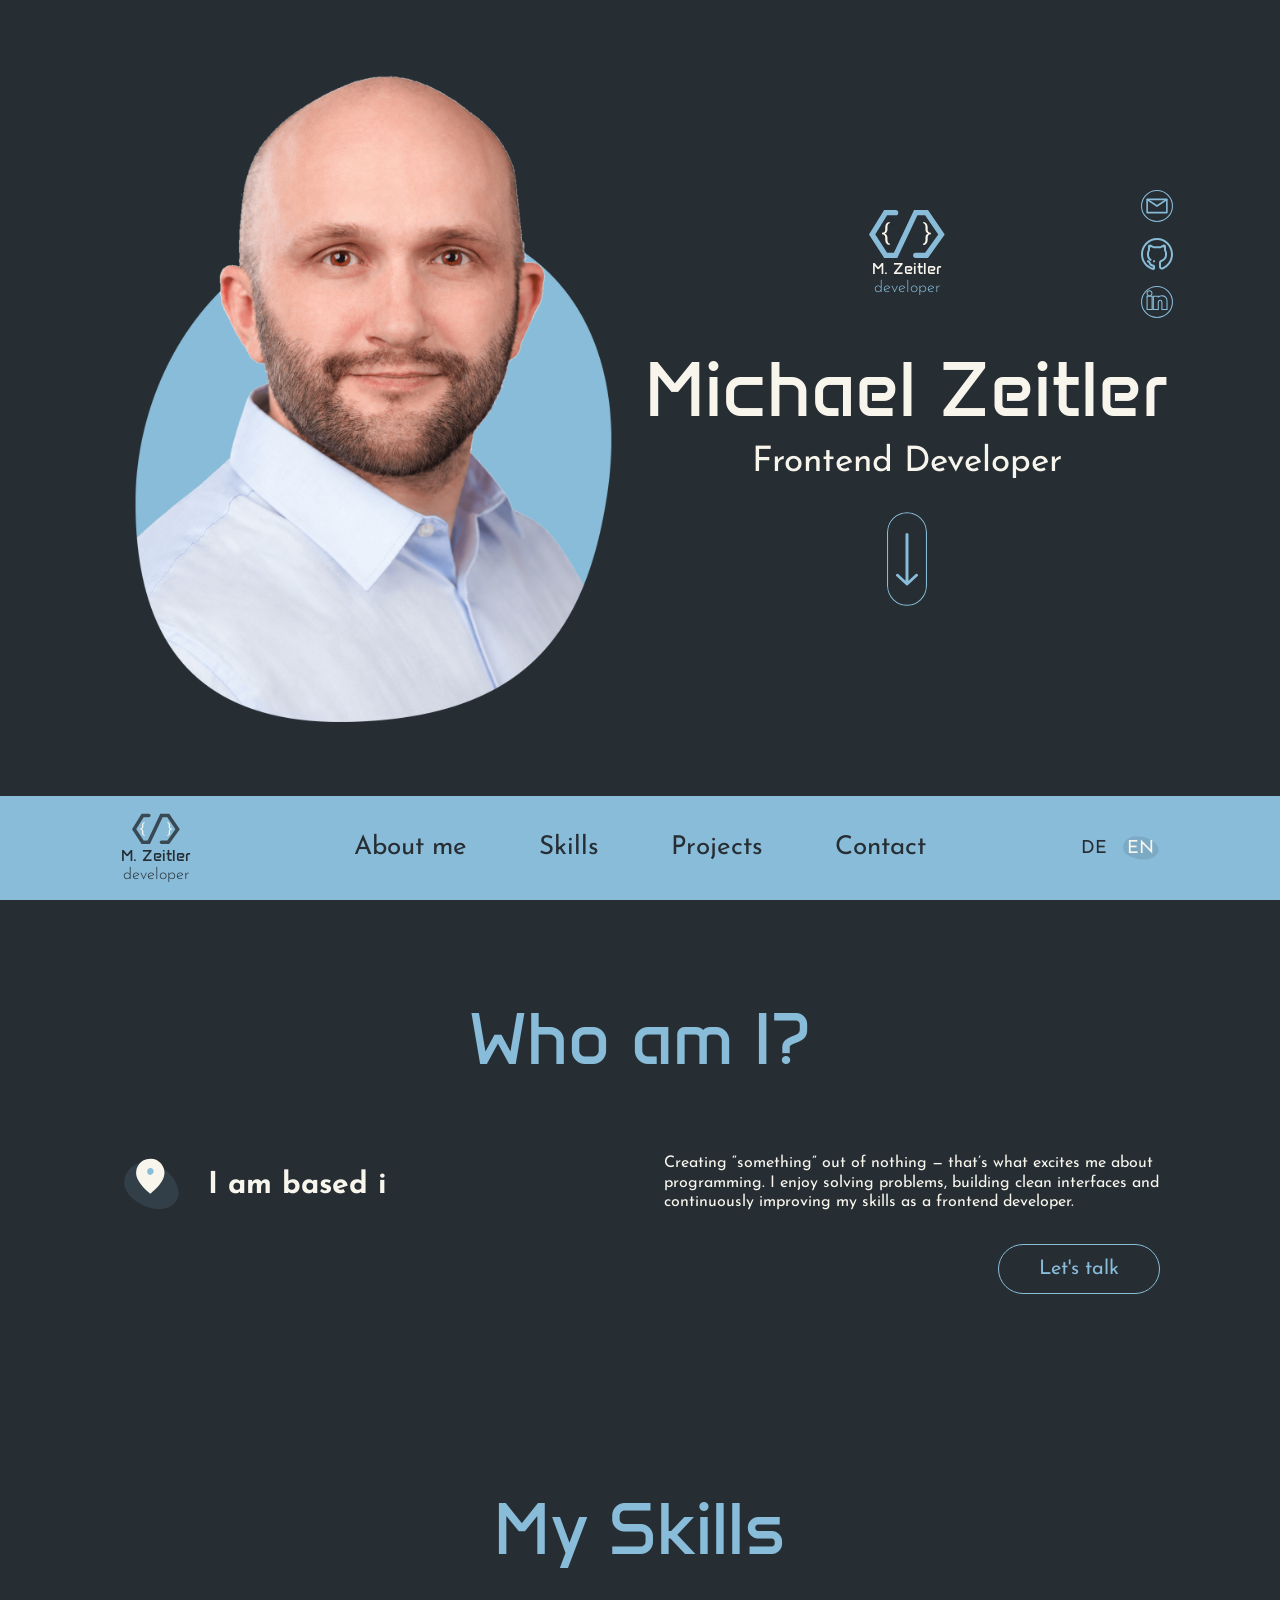
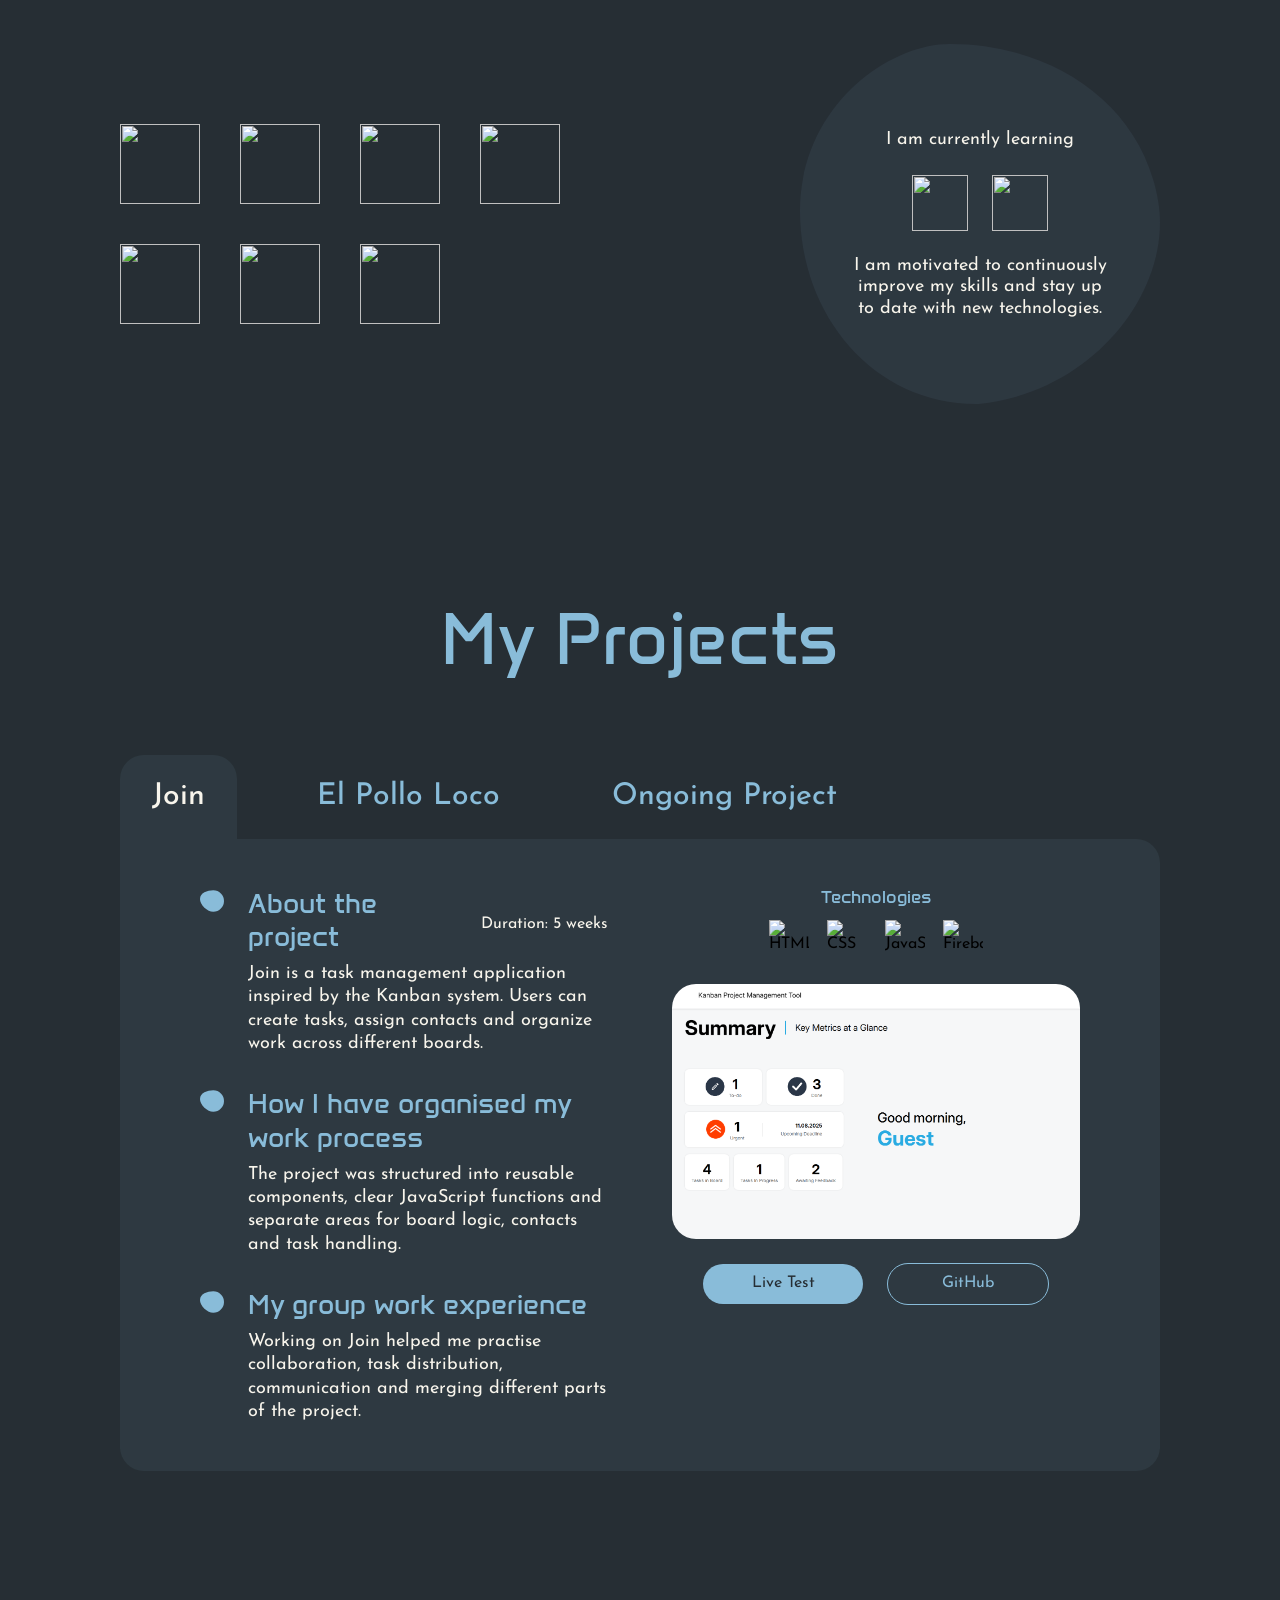
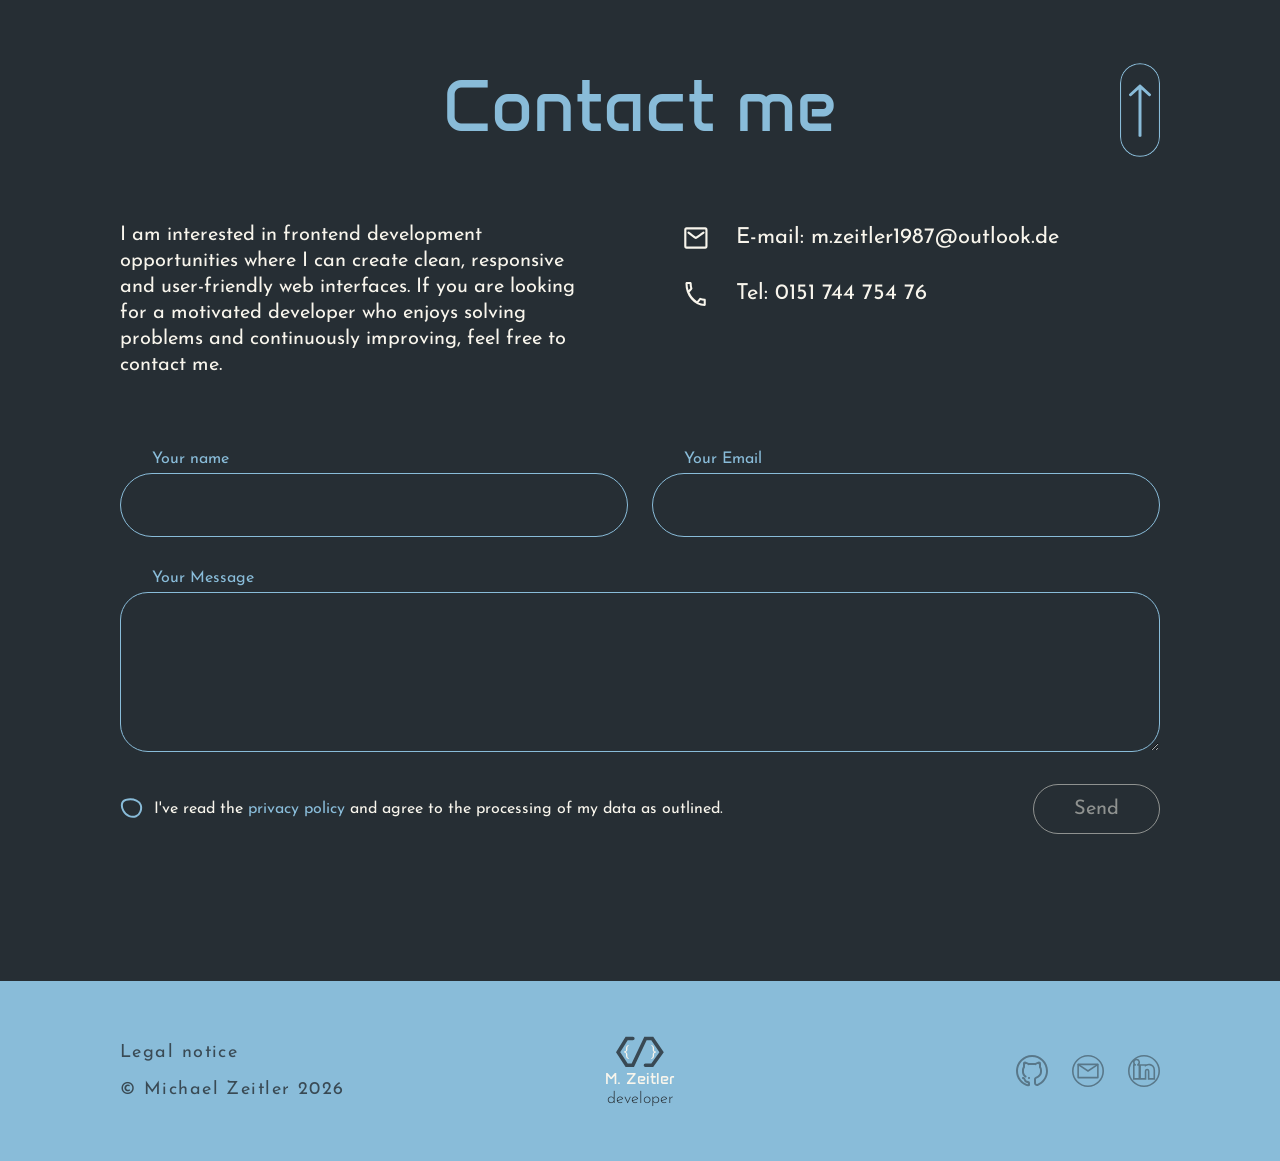
==== commit 72211d7c: "fix: change font size and fix several layout issues for mobile viewport" ====
--- a/index.html
+++ b/index.html
@@ -206,8 +206,7 @@
                     </div>
 
                     <p data-i18n="skills.learningDescription">
-                        I am motivated to continuously improve my skills,
-                        implement innovative solutions and stay up to date
+                        I am motivated to continuously improve my skills and stay up to date
                         with new technologies.
                     </p>
                 </div>
@@ -223,12 +222,18 @@
             <nav class="projects-tabs scroll-reveal scroll-delay-short" aria-label="Project selection"
                 data-i18n-aria-label="projects.selection">
 
-                <button type="button" class="project-tab active" data-project="join" data-i18n="projects.tabs.join">Join</button>
+                <button type="button" class="project-tab active" data-project="join"
+                    data-i18n="projects.tabs.join">Join</button>
 
                 <button type="button" class="project-tab" data-project="el-pollo-loco"
                     data-i18n="projects.tabs.elPolloLoco">El Pollo Loco</button>
 
-                <button type="button" class="project-tab" data-project="ongoing" data-i18n="projects.tabs.ongoing">Ongoing Project</button>
+                <button type="button" class="project-tab" data-project="ongoing">
+                    <span class="project-tab-desktop" data-i18n="projects.tabs.ongoing">
+                        Ongoing Project
+                    </span>
+                    <span class="project-tab-mobile">Ongoing</span>
+                </button>
             </nav>
 
             <div class="projects-content scroll-reveal scroll-delay-medium">
@@ -276,7 +281,15 @@
                                     class="project-tech-icon">
                                 <img src="./assets/icons/skills-Firebase.svg" alt="Firebase" class="project-tech-icon">
                             </div>
-                        </div>
+                            <p class="project-tech-text">
+                                <span data-i18n="projects.common.technologies">Technologies</span>:
+                                HTML, CSS, JavaScript, Firebase
+                            </p>
+                        </div>
+
+                        <span class="project-duration-mobile" data-i18n="projects.join.duration">
+                            Duration: 5 weeks
+                        </span>
 
                         <div class="project-image-wrapper">
                             <img src="./assets/img/projects/join.png" alt="Screenshot of the Join project"
@@ -336,7 +349,15 @@
                                 <img src="./assets/icons/skills-JavaScript.svg" alt="JavaScript"
                                     class="project-tech-icon">
                             </div>
-                        </div>
+                            <p class="project-tech-text">
+                                <span data-i18n="projects.common.technologies">Technologies</span>:
+                                HTML, CSS, JavaScript
+                            </p>
+                        </div>
+
+                        <span class="project-duration-mobile" data-i18n="projects.elPolloLoco.duration">
+                            Duration: 4 weeks
+                        </span>
 
                         <div class="project-image-wrapper">
                             <img src="./assets/img/projects/el-pollo-loco.png"
@@ -377,9 +398,14 @@
                                 <img src="./assets/icons/skills-CSS.svg" alt="CSS" class="project-tech-icon">
                                 <img src="./assets/icons/skills-JavaScript.svg" alt="JavaScript"
                                     class="project-tech-icon">
-                                <img src="./assets/icons/skills-TypeScript.svg" alt="Typescript" class="project-tech-icon">
+                                <img src="./assets/icons/skills-TypeScript.svg" alt="Typescript"
+                                    class="project-tech-icon">
                                 <img src="./assets/icons/skills-Angular.svg" alt="Angular" class="project-tech-icon">
                             </div>
+                            <p class="project-tech-text">
+                                <span data-i18n="projects.common.technologies">Technologies</span>:
+                                HTML, CSS, JavaScript, TypeScript, Angular
+                            </p>
                         </div>
 
                         <div class="project-image-wrapper">
--- a/css/skills.css
+++ b/css/skills.css
@@ -244,7 +244,7 @@
 
         background-color: var(--color-primary);
         color: var(--color-background);
-        font-size: 14px;
+        font-size: 16px;
     }
 
     .skills-contact-btn:active {
--- a/css/projects.css
+++ b/css/projects.css
@@ -208,4 +208,20 @@
 
     top: 2px;
     left: 0;
+}
+
+.project-tab-mobile {
+    display: none;
+}
+
+.project-tab-desktop {
+    display: inline;
+}
+
+.project-duration-mobile {
+    display: none;
+}
+
+.project-tech-text {
+    display: none;
 }
--- a/css/projects-responsive.css
+++ b/css/projects-responsive.css
@@ -18,9 +18,17 @@
         min-width: 0;
 
         padding: 14px 6px;
-        font-size: 15px;
+        font-size: 16px;
         text-align: center;
         white-space: normal;
+    }
+
+    .project-tab-desktop {
+        display: none;
+    }
+
+    .project-tab-mobile {
+        display: inline;
     }
 
     .project-tab.active {
@@ -94,11 +102,12 @@
 
     .project-headline-row {
         flex-direction: column;
+        align-items: flex-start;
         gap: 4px;
     }
 
     .project-headline-row span {
-        font-size: 14px;
+        font-size: 16px;
         white-space: normal;
     }
 
@@ -204,4 +213,57 @@
     .project-tab.active {
         padding: 20px 24px;
     }
+}
+
+@media (max-width: 767px) {
+    .project-headline-row span {
+        display: none;
+    }
+
+    .project-duration-mobile {
+        display: block;
+        order: 2;
+        margin-top: -32px;
+        margin-bottom: -20px;
+        font-size: 14px;
+        line-height: 130%;
+        color: var(--color-secondary);
+    }
+
+    .project-image-wrapper {
+        order: 3;
+    }
+
+    .project-info {
+        order: 4;
+    }
+
+    .project-actions {
+        order: 5;
+    }
+
+    .project-technologies>span,
+    .project-tech-icons {
+        display: none;
+    }
+
+    .project-tech-text {
+        display: block;
+        margin: 0;
+        color: var(--color-secondary);
+        font-size: 14px;
+        line-height: 130%;
+    }
+
+    .project-tech-text span {
+        color: inherit;
+        font-family: inherit;
+        font-size: inherit;
+        font-weight: inherit;
+        line-height: inherit;
+    }
+
+    .project-technologies {
+        align-items: stretch;
+    }
 }
--- a/css/contact-form-mobile.css
+++ b/css/contact-form-mobile.css
@@ -21,7 +21,7 @@
 
     .contact-submit-btn {
         align-self: flex-end;
-        font-size: 14px;
+        font-size: 16px;
     }
 
     .form-group {
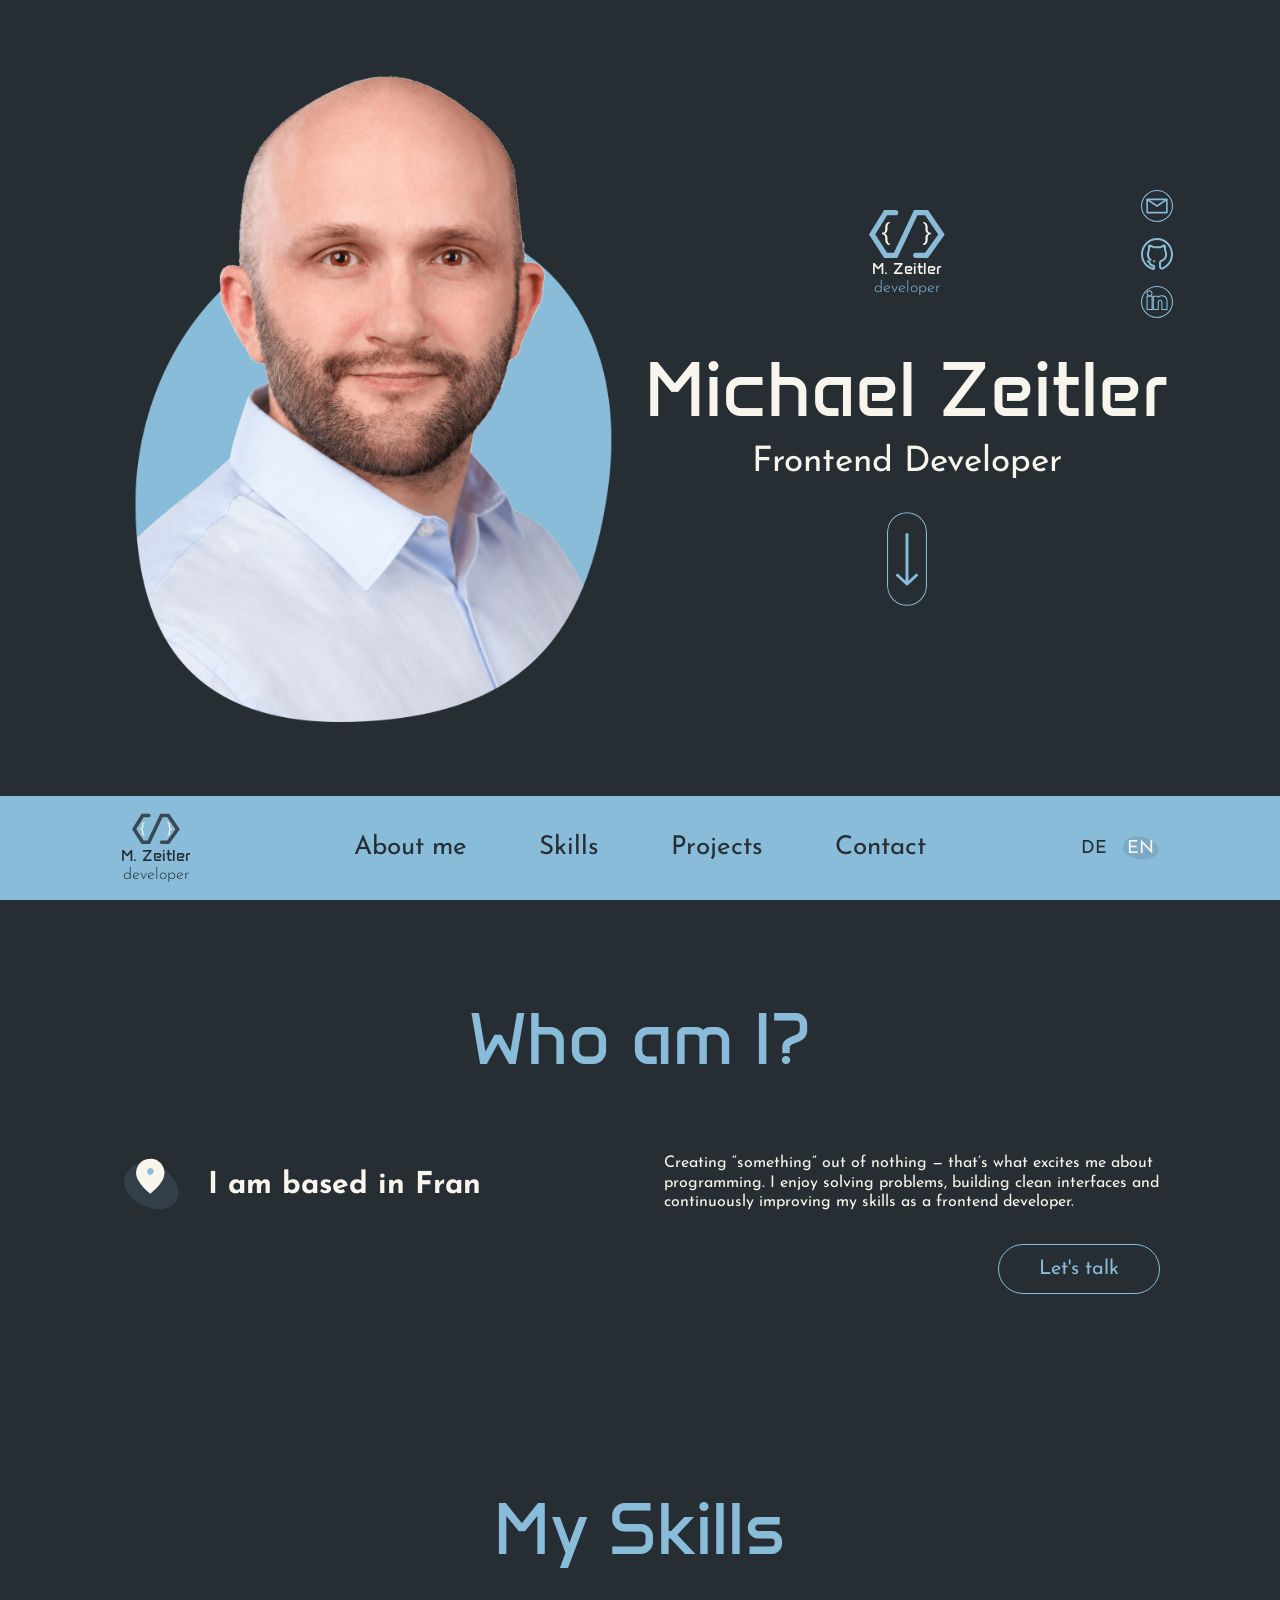
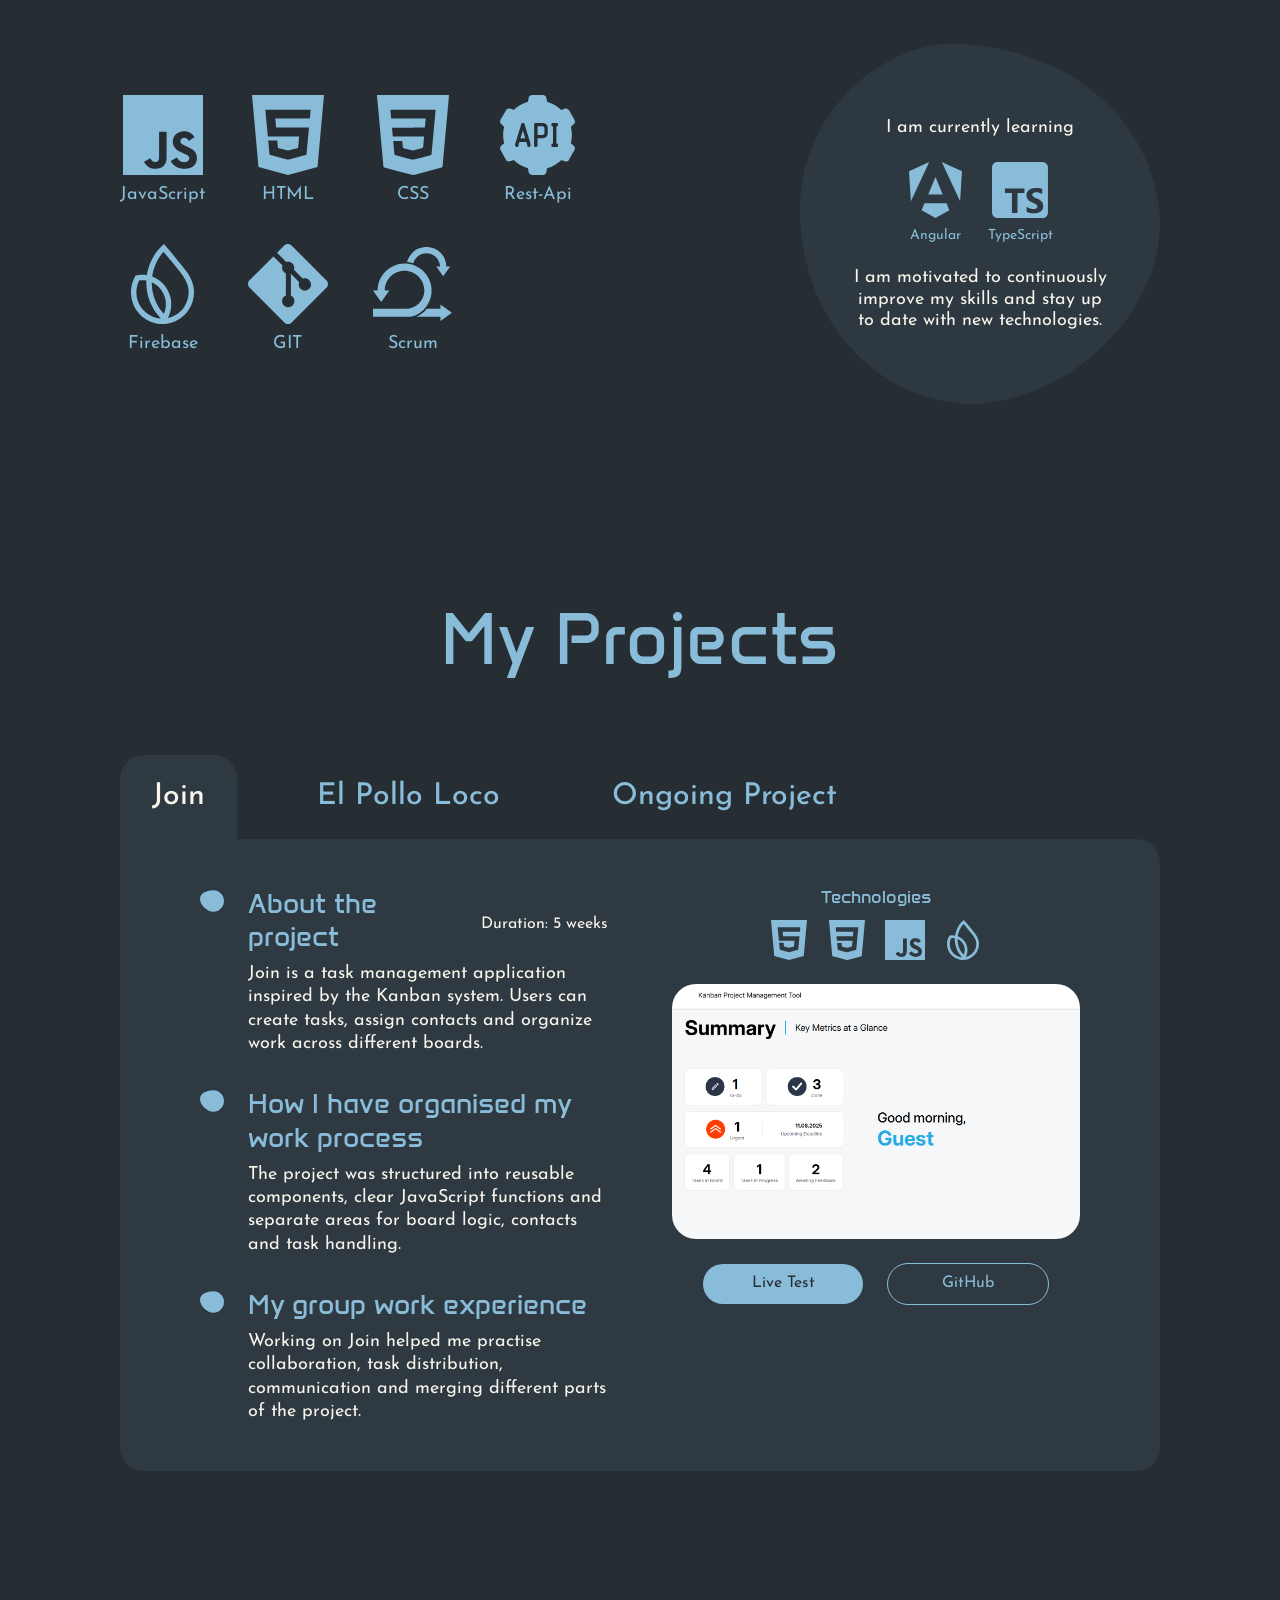
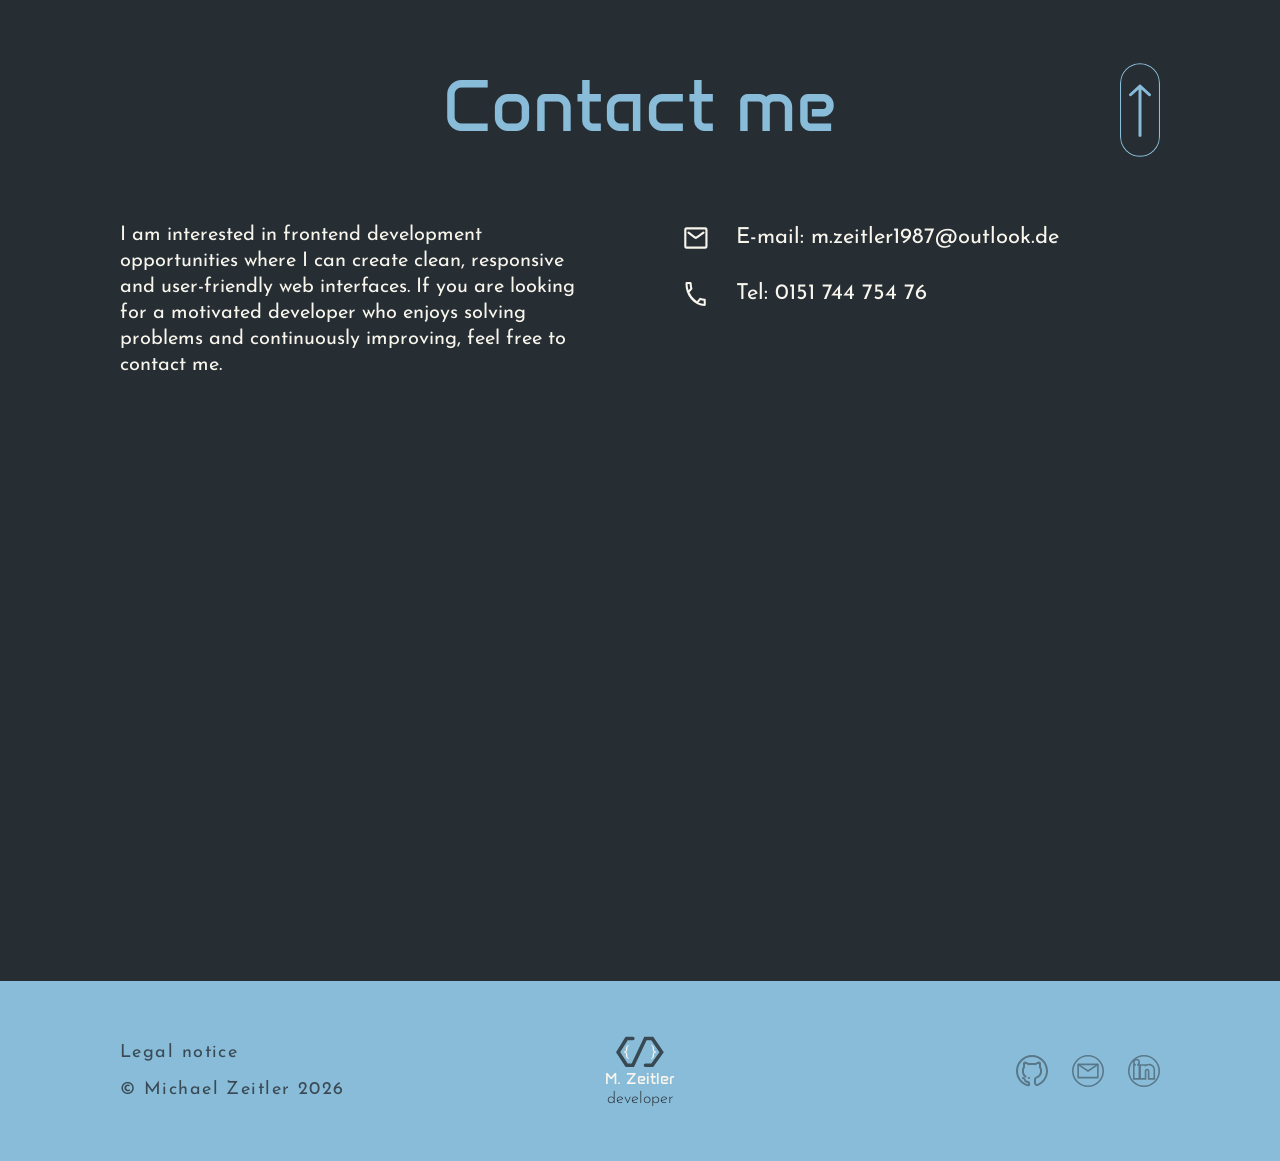
==== commit 4e26e49a: "refactor: separate skill icons from labels" ====
--- a/index.html
+++ b/index.html
@@ -165,30 +165,37 @@
                 <div class="skills-list scroll-reveal scroll-delay-short">
                     <div class="skill-item">
                         <img src="./assets/icons/skills-JavaScript.svg" alt="" class="skill-icon">
+                        <span>JavaScript</span>
                     </div>
 
                     <div class="skill-item">
                         <img src="./assets/icons/skills-HTML.svg" alt="" class="skill-icon">
+                        <span>HTML</span>
                     </div>
 
                     <div class="skill-item">
                         <img src="./assets/icons/skills-CSS.svg" alt="" class="skill-icon">
+                        <span>CSS</span>
                     </div>
 
                     <div class="skill-item">
                         <img src="./assets/icons/skills-Rest-Api.svg" alt="" class="skill-icon">
+                        <span>Rest-Api</span>
                     </div>
 
                     <div class="skill-item">
                         <img src="./assets/icons/skills-Firebase.svg" alt="" class="skill-icon">
+                        <span>Firebase</span>
                     </div>
 
                     <div class="skill-item">
                         <img src="./assets/icons/skills-GIT.svg" alt="" class="skill-icon">
+                        <span>GIT</span>
                     </div>
 
                     <div class="skill-item">
                         <img src="./assets/icons/skills-Scrum.svg" alt="" class="skill-icon">
+                        <span>Scrum</span>
                     </div>
                 </div>
 
@@ -198,10 +205,12 @@
                     <div class="learning-icons">
                         <div class="learning-item">
                             <img src="./assets/icons/skills-Angular.svg" alt="" class="learning-icon">
+                            <span>Angular</span>
                         </div>
 
                         <div class="learning-item">
                             <img src="./assets/icons/skills-TypeScript.svg" alt="" class="learning-icon">
+                            <span>TypeScript</span>
                         </div>
                     </div>
 
--- a/css/skills.css
+++ b/css/skills.css
@@ -17,8 +17,17 @@
 
 .skill-item {
     display: flex;
+    flex-direction: column;
     justify-content: center;
     align-items: center;
+    gap: 10px;
+}
+
+.skill-item>span {
+    font-family: var(--font-body);
+    font-weight: var(--fw-regular);
+    color: var(--color-primary);
+    font-size: 18px;
 }
 
 .skill-icon {
@@ -112,8 +121,17 @@
 
 .learning-item {
     display: flex;
+    flex-direction: column;
     justify-content: center;
     align-items: center;
+    gap: 10px;
+}
+
+.learning-item>span {
+    font-family: var(--font-body);
+    font-weight: var(--fw-regular);
+    color: var(--color-primary);
+    font-size: 14px;
 }
 
 .learning-icon {
@@ -175,11 +193,6 @@
         display: none;
     }
 
-    .learning-icons {
-        position: relative;
-        padding: 28px 32px;
-    }
-
     .learning-icons::before {
         content: "";
         position: absolute;
@@ -222,13 +235,13 @@
     .learning-icons {
         order: 3;
         flex: 0 0 auto;
-
-        width: 136px;
-        height: 104px;
-        padding: 0;
+        width: 160px;
+        height: 140px;
+        padding: 28px 32px;
         box-sizing: border-box;
-
-        gap: 16px;
+        gap: 8px;
+        position: relative;
+        
     }
 
     .learning-icon {
@@ -283,7 +296,9 @@
     }
 
     .learning-icons {
-        flex: 0 0 150px;
+        flex: 0 0 200px;
+        height: 200px;
+        gap: 16px;
     }
 
     .skills-learning h3 {
@@ -291,7 +306,7 @@
     }
 
     .skills-learning p {
-        flex: 0 1 440px;
+        flex: 0 1 268px;
         text-align: center;
         font-size: 20px;
         line-height: 130%;
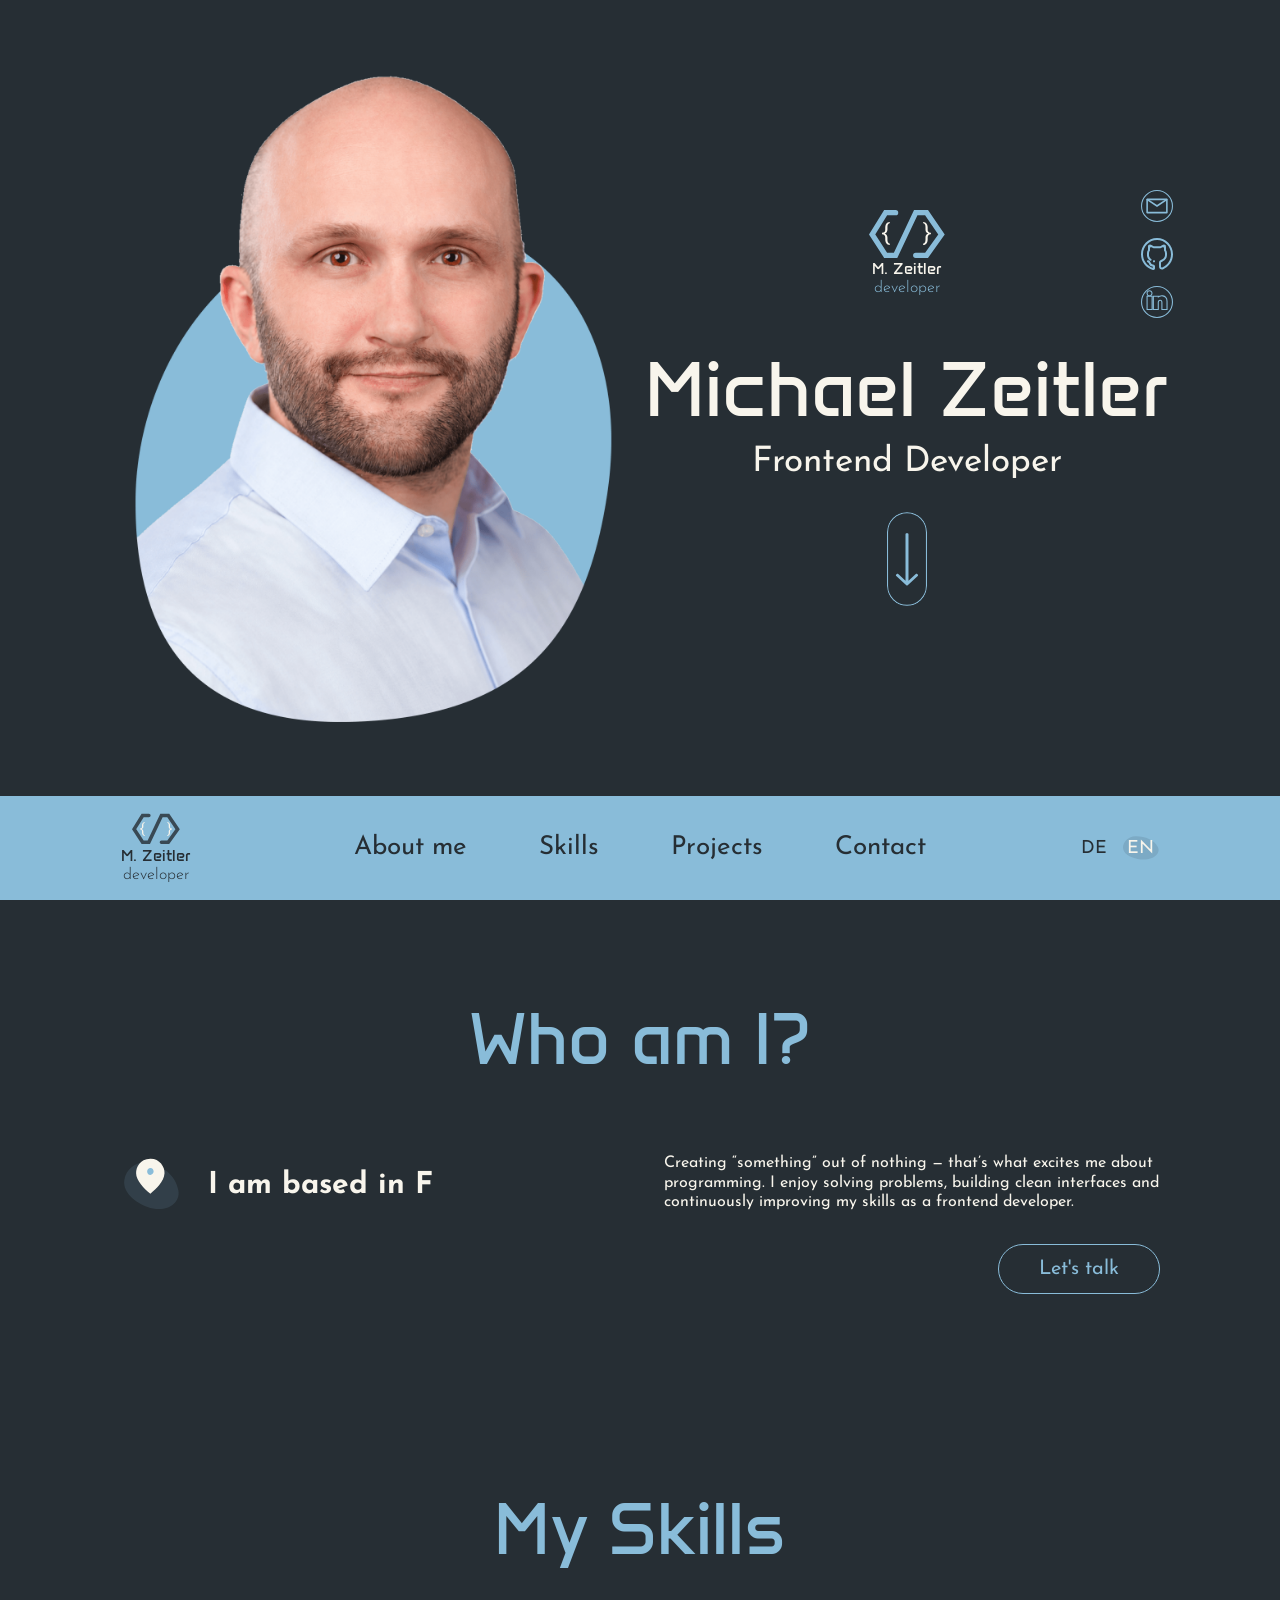
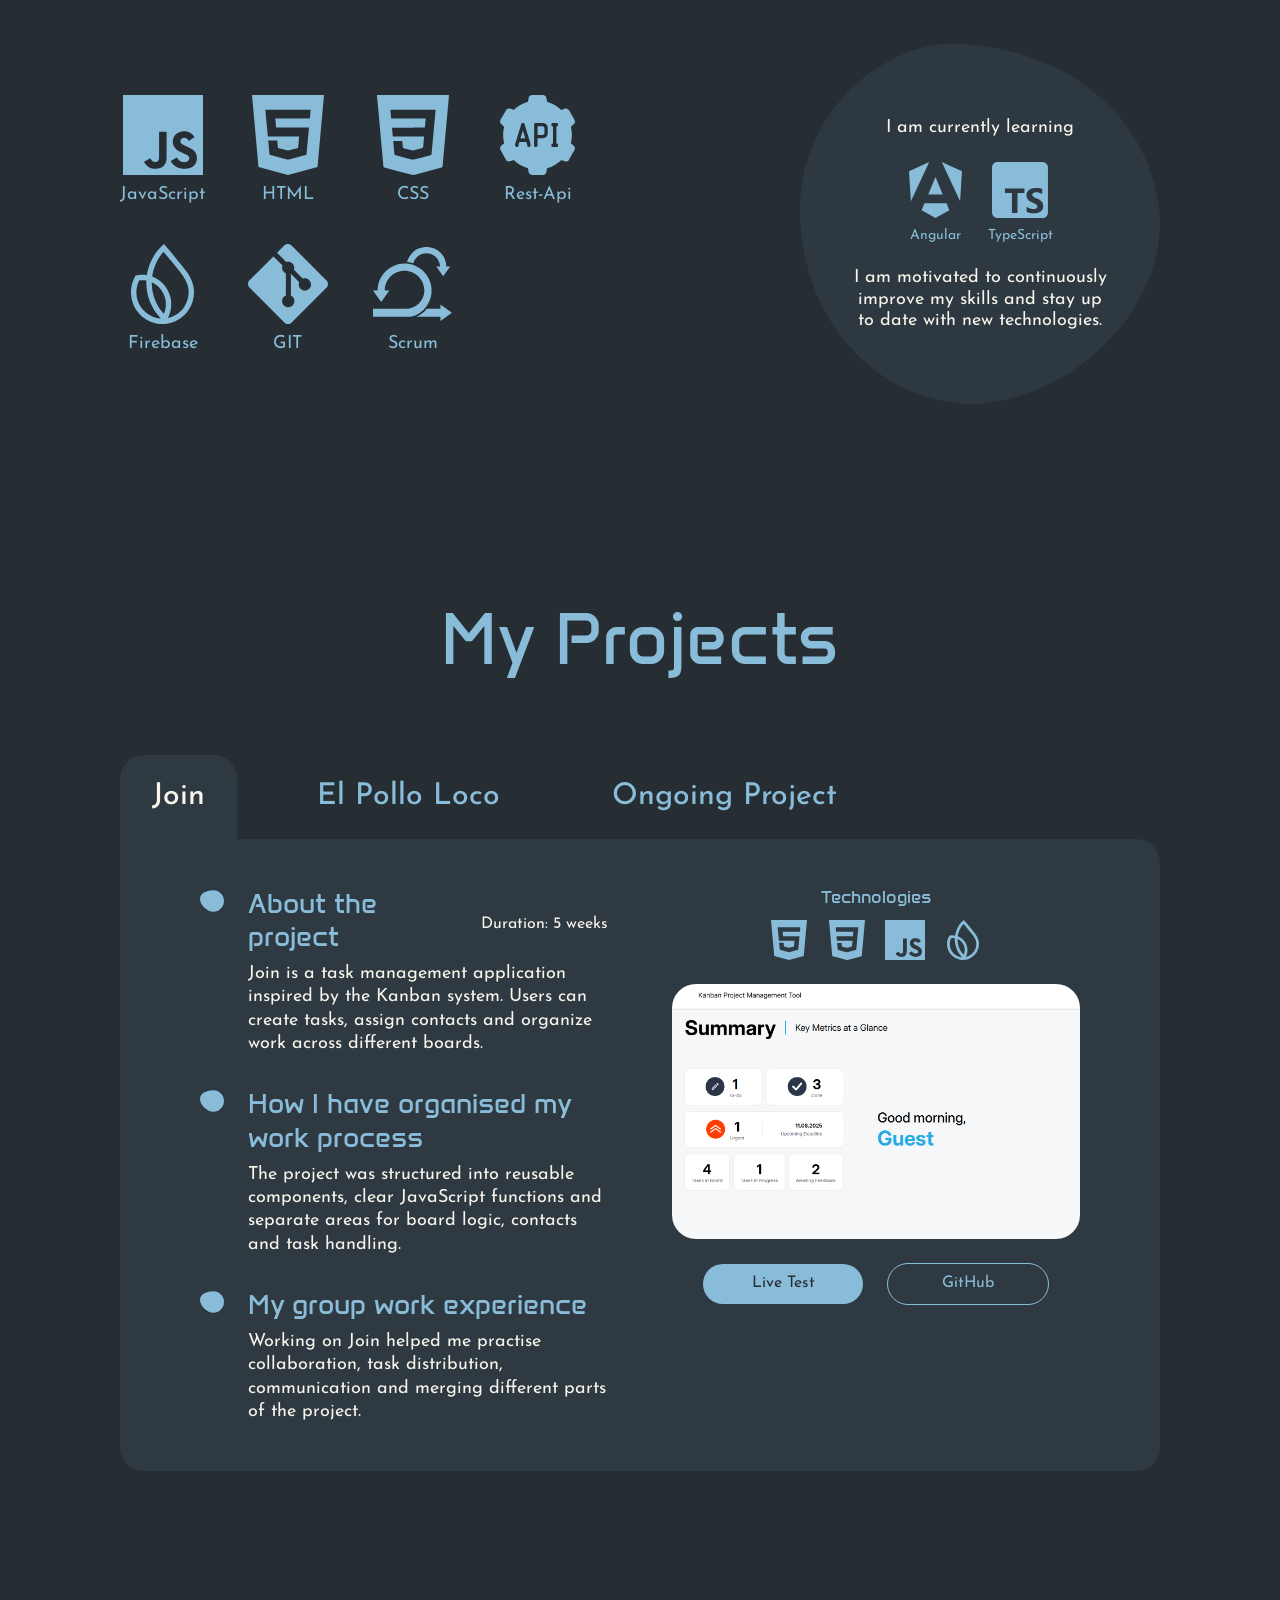
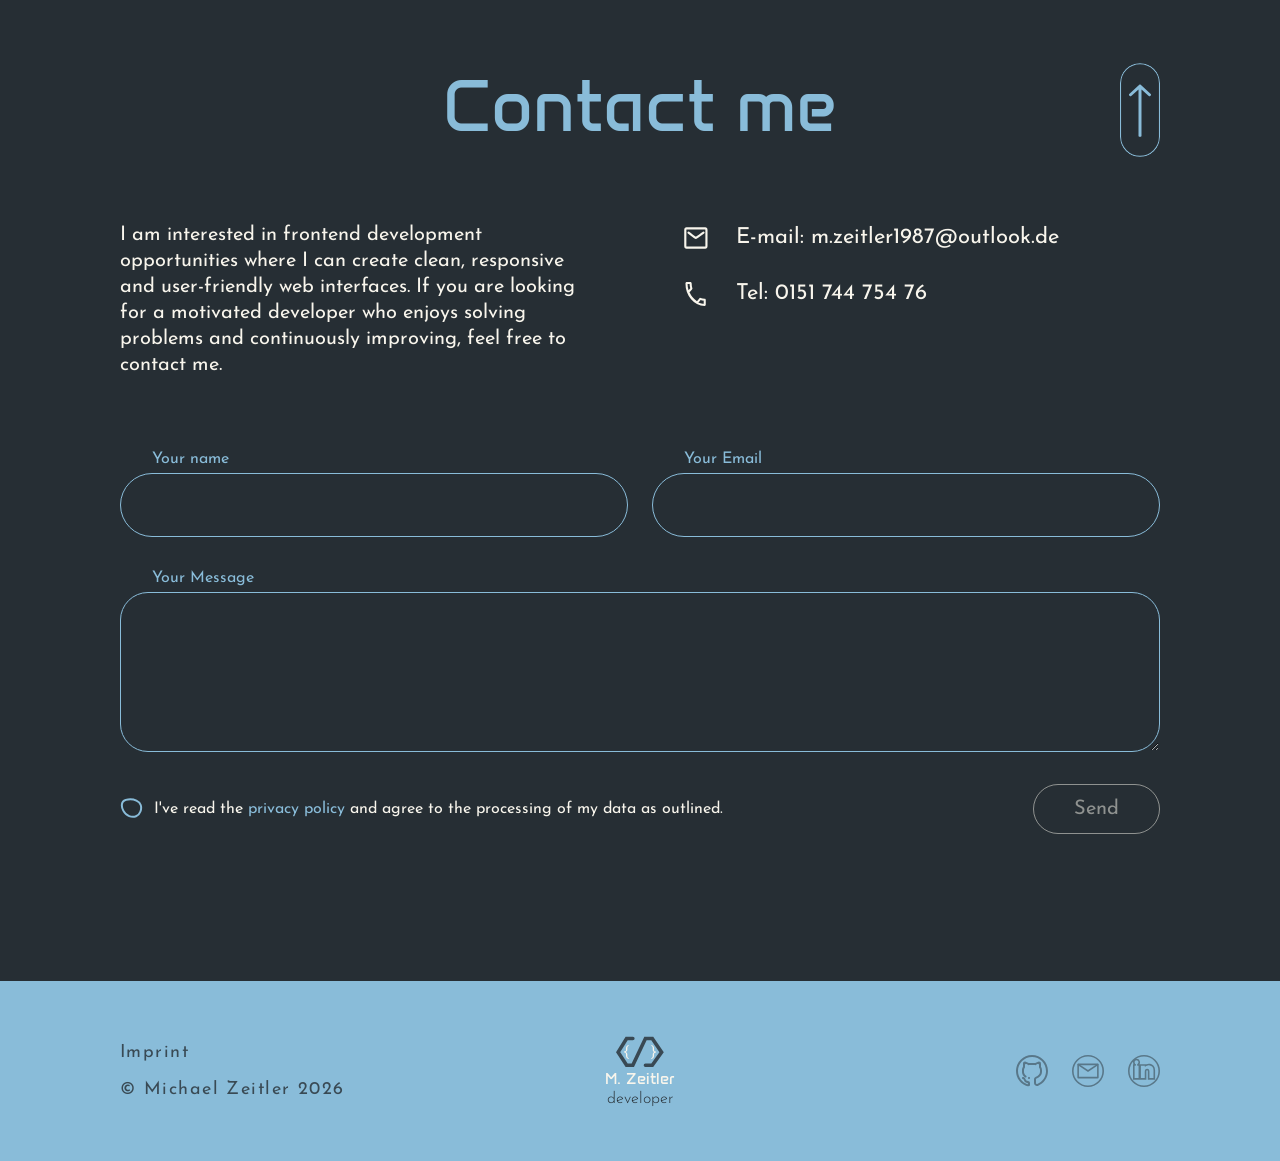
==== commit e41ec805: "change max height of project panel for desktop screens to avoid layout dispersions" ====
--- a/index.html
+++ b/index.html
@@ -515,7 +515,7 @@
     <footer class="footer">
         <div class="footer-content u-content-limit">
             <div class="footer-legal">
-                <a href="./impressum.html" class="footer-link" data-i18n="footer.legalNotice">Legal notice</a>
+                <a href="./impressum.html" class="footer-link" data-i18n="footer.imprint">Impressum</a>
                 <p>© Michael Zeitler 2026</p>
             </div>
 
--- a/css/hero.css
+++ b/css/hero.css
@@ -57,8 +57,10 @@
     transition: opacity 500ms ease-in-out;
 }
 
-.hero-left:hover .hero-image-hover {
-    opacity: 1;
+@media (hover: hover) and (pointer: fine) {
+    .hero-left:hover .hero-image-hover {
+        opacity: 1;
+    }
 }
 
 .mobile-hero-menu {
@@ -132,20 +134,26 @@
 }
 
 @media (max-width: 1024px) {
-    body.mobile-menu-open .hero-image-wrapper::before {
+    .hero-image-wrapper::before {
         content: "";
         position: absolute;
         z-index: 0;
 
         display: block;
-        width: 115%;
-        height: 115%;
+        width: 120%;
+        height: 120%;
 
         top: 54%;
         left: 50%;
-        transform: translate(-50%, -50%);
+        opacity: 0;
+        transform: translate(-50%, -50%) scale(0.9);
+        transition: opacity 300ms ease-in-out, transform 300ms ease-in-out;
 
-        background: url("../assets/icons/ellipse-hero-default.svg")
-            center / contain no-repeat;
+        background: url("../assets/icons/ellipse-hero-default.svg") center / contain no-repeat;
+    }
+
+    body.mobile-menu-open .hero-image-wrapper::before {
+        opacity: 1;
+        transform: translate(-50%, -50%) scale(1);
     }
 }
--- a/css/hero-responsive.css
+++ b/css/hero-responsive.css
@@ -14,7 +14,7 @@
     }
 
     .hero {
-        padding: 56px;
+        padding: 24px;
         min-height: 100vh;
         box-sizing: border-box;
         overflow: hidden;
@@ -46,7 +46,7 @@
     }
 
     .hero-image-wrapper {
-        width: min(320px, 62vw);
+        width: min(340px, 70vw);
         margin: 0 auto;
         align-self: center;
     }
@@ -109,8 +109,8 @@
         top: 54%;
         left: 50%;
 
-        width: 115%;
-        height: 115%;
+        width: 120%;
+        height: 120%;
 
         display: flex;
         flex-direction: column;
@@ -169,14 +169,6 @@
     .mobile-hero-menu a::before {
         display: none;
     }
-
-    .hero-left:hover .hero-image-wrapper::before {
-        opacity: 1;
-    }
-
-    .hero-left:hover .hero-image-wrapper::after {
-        opacity: 0;
-    }
 }
 
 
--- a/css/projects.css
+++ b/css/projects.css
@@ -52,6 +52,12 @@
     padding: 48px 80px;
 }
 
+@media (min-width: 1440px) {
+    .project-panel {
+        max-height: 550px;
+    }
+}
+
 .project-panel.active {
     display: grid;
 }
